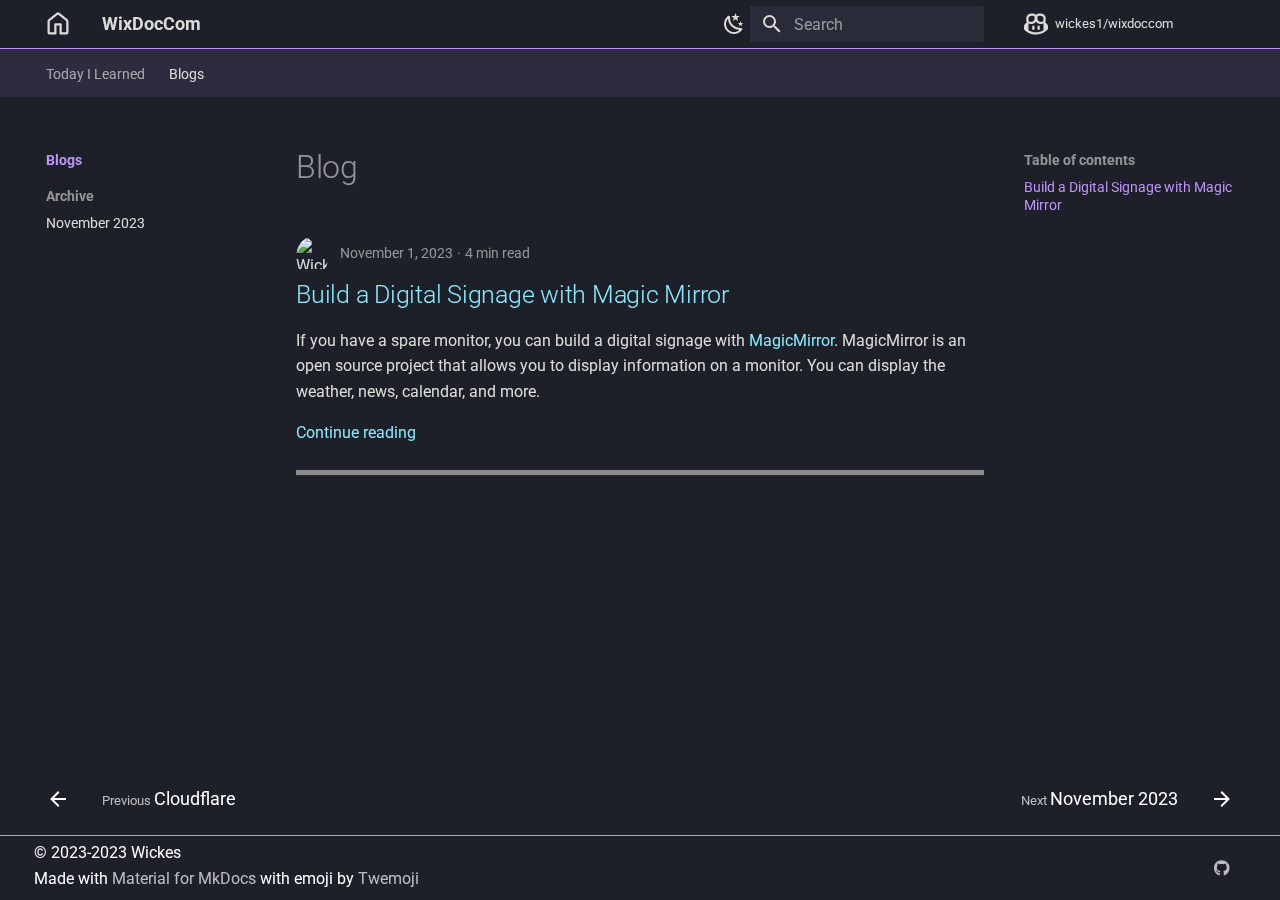
==== blog/index.html @ 8743ea42 "Deployed 621edc9 with MkDocs version: 1.5.3" ====
<!doctype html><html lang=en class=no-js> <head><meta charset=utf-8><meta name=viewport content="width=device-width,initial-scale=1"><meta name=description content="Wickes' little wiki"><meta name=author content=Wickes1><link href=https://www.wix-doc.com/blog/ rel=canonical><link href=../til/cloudflare/ rel=prev><link href=archive/2023/11/ rel=next><link rel=icon href=../assets/images/favicon.png><meta name=generator content="mkdocs-1.5.3, mkdocs-material-9.4.7"><title>Blog - WixDocCom</title><link rel=stylesheet href=../assets/stylesheets/main.4b4a2bd9.min.css><link rel=stylesheet href=../assets/stylesheets/palette.356b1318.min.css><script src=../assets/pymdownx-extras/material-extra-theme-TVq-kNRT.js type=text/javascript></script><script src=../assets/pymdownx-extras/material-extra-3rdparty-E-i8w1WA.js type=text/javascript></script><link rel=preconnect href=https://fonts.gstatic.com crossorigin><link rel=stylesheet href="https://fonts.googleapis.com/css?family=Roboto:300,300i,400,400i,700,700i%7CRoboto+Mono:400,400i,700,700i&display=fallback"><style>:root{--md-text-font:"Roboto";--md-code-font:"Roboto Mono"}</style><link rel=stylesheet href=../assets/stylesheets/extra.css><link rel=stylesheet href=../assets/pymdownx-extras/extra-ed665380f8.css><script>__md_scope=new URL("..",location),__md_hash=e=>[...e].reduce((e,_)=>(e<<5)-e+_.charCodeAt(0),0),__md_get=(e,_=localStorage,t=__md_scope)=>JSON.parse(_.getItem(t.pathname+"."+e)),__md_set=(e,_,t=localStorage,a=__md_scope)=>{try{t.setItem(a.pathname+"."+e,JSON.stringify(_))}catch(e){}}</script><script id=__analytics>function __md_analytics(){function n(){dataLayer.push(arguments)}window.dataLayer=window.dataLayer||[],n("js",new Date),n("config","G-ZJ2YJHZ1DX"),document.addEventListener("DOMContentLoaded",function(){document.forms.search&&document.forms.search.query.addEventListener("blur",function(){this.value&&n("event","search",{search_term:this.value})}),document$.subscribe(function(){var a=document.forms.feedback;if(void 0!==a)for(var e of a.querySelectorAll("[type=submit]"))e.addEventListener("click",function(e){e.preventDefault();var t=document.location.pathname,e=this.getAttribute("data-md-value");n("event","feedback",{page:t,data:e}),a.firstElementChild.disabled=!0;e=a.querySelector(".md-feedback__note [data-md-value='"+e+"']");e&&(e.hidden=!1)}),a.hidden=!1}),location$.subscribe(function(e){n("config","G-ZJ2YJHZ1DX",{page_path:e.pathname})})});var e=document.createElement("script");e.async=!0,e.src="https://www.googletagmanager.com/gtag/js?id=G-ZJ2YJHZ1DX",document.getElementById("__analytics").insertAdjacentElement("afterEnd",e)}</script><script>"undefined"!=typeof __md_analytics&&__md_analytics()</script><meta property=og:type content=website><meta property=og:title content="Blog - WixDocCom"><meta property=og:description content="Wickes' little wiki"><meta property=og:image content=https://www.wix-doc.com/assets/images/social/blog/index.png><meta property=og:image:type content=image/png><meta property=og:image:width content=1200><meta property=og:image:height content=630><meta content=https://www.wix-doc.com/blog/ property=og:url><meta name=twitter:card content=summary_large_image><meta name=twitter:title content="Blog - WixDocCom"><meta name=twitter:description content="Wickes' little wiki"><meta name=twitter:image content=https://www.wix-doc.com/assets/images/social/blog/index.png><link href=../assets/stylesheets/glightbox.min.css rel=stylesheet><style>
        html.glightbox-open { overflow: initial; height: 100%; }
        .gslide-title { margin-top: 0px; user-select: text; }
        .gslide-desc { color: #666; user-select: text; }
        .gslide-image img { background: white; }
        
            .gscrollbar-fixer { padding-right: 15px; }
            .gdesc-inner { font-size: 0.75rem; }
            body[data-md-color-scheme="slate"] .gdesc-inner { background: var(--md-default-bg-color);}
            body[data-md-color-scheme="slate"] .gslide-title { color: var(--md-default-fg-color);}
            body[data-md-color-scheme="slate"] .gslide-desc { color: var(--md-default-fg-color);}
            </style><script src=../assets/javascripts/glightbox.min.js></script></head> <body dir=ltr data-md-color-scheme=dracula data-md-color-primary=deep-purple data-md-color-accent=deep-purple> <input class=md-toggle data-md-toggle=drawer type=checkbox id=__drawer autocomplete=off> <input class=md-toggle data-md-toggle=search type=checkbox id=__search autocomplete=off> <label class=md-overlay for=__drawer></label> <div data-md-component=skip> <a href=#blog class=md-skip> Skip to content </a> </div> <div data-md-component=announce> </div> <header class=md-header data-md-component=header> <nav class="md-header__inner md-grid" aria-label=header.title> <a href=https://www.wix-doc.com/ title=WixDocCom class="md-header__button md-logo" aria-label=WixDocCom> <svg xmlns=http://www.w3.org/2000/svg viewbox="0 0 16 16"><path d="M6.906.664a1.749 1.749 0 0 1 2.187 0l5.25 4.2c.415.332.657.835.657 1.367v7.019A1.75 1.75 0 0 1 13.25 15h-3.5a.75.75 0 0 1-.75-.75V9H7v5.25a.75.75 0 0 1-.75.75h-3.5A1.75 1.75 0 0 1 1 13.25V6.23c0-.531.242-1.034.657-1.366l5.25-4.2Zm1.25 1.171a.25.25 0 0 0-.312 0l-5.25 4.2a.25.25 0 0 0-.094.196v7.019c0 .138.112.25.25.25H5.5V8.25a.75.75 0 0 1 .75-.75h3.5a.75.75 0 0 1 .75.75v5.25h2.75a.25.25 0 0 0 .25-.25V6.23a.25.25 0 0 0-.094-.195Z"/></svg> </a> <label class="md-header__button md-icon" for=__drawer> <svg xmlns=http://www.w3.org/2000/svg viewbox="0 0 24 24"><path d="M3 6h18v2H3V6m0 5h18v2H3v-2m0 5h18v2H3v-2Z"/></svg> </label> <div class=md-header__title data-md-component=header-title> <div class=md-header__ellipsis> <div class=md-header__topic> <span class=md-ellipsis> WixDocCom </span> </div> <div class=md-header__topic data-md-component=header-topic> <span class=md-ellipsis> Blog </span> </div> </div> </div> <div class=md-header__options> <div class="md-header-nav__scheme md-header-nav__button md-source__icon md-icon"> <a href=javascript:toggleScheme(); title="Light mode" class=light-mode> <svg xmlns=http://www.w3.org/2000/svg viewbox="0 0 24 24"><path d="M12 7a5 5 0 0 1 5 5 5 5 0 0 1-5 5 5 5 0 0 1-5-5 5 5 0 0 1 5-5m0 2a3 3 0 0 0-3 3 3 3 0 0 0 3 3 3 3 0 0 0 3-3 3 3 0 0 0-3-3m0-7 2.39 3.42C13.65 5.15 12.84 5 12 5c-.84 0-1.65.15-2.39.42L12 2M3.34 7l4.16-.35A7.2 7.2 0 0 0 5.94 8.5c-.44.74-.69 1.5-.83 2.29L3.34 7m.02 10 1.76-3.77a7.131 7.131 0 0 0 2.38 4.14L3.36 17M20.65 7l-1.77 3.79a7.023 7.023 0 0 0-2.38-4.15l4.15.36m-.01 10-4.14.36c.59-.51 1.12-1.14 1.54-1.86.42-.73.69-1.5.83-2.29L20.64 17M12 22l-2.41-3.44c.74.27 1.55.44 2.41.44.82 0 1.63-.17 2.37-.44L12 22Z"/></svg> </a> <a href=javascript:toggleScheme(); title="Dark mode" class=dark-mode> <svg xmlns=http://www.w3.org/2000/svg viewbox="0 0 24 24"><path d="m17.75 4.09-2.53 1.94.91 3.06-2.63-1.81-2.63 1.81.91-3.06-2.53-1.94L12.44 4l1.06-3 1.06 3 3.19.09m3.5 6.91-1.64 1.25.59 1.98-1.7-1.17-1.7 1.17.59-1.98L15.75 11l2.06-.05L18.5 9l.69 1.95 2.06.05m-2.28 4.95c.83-.08 1.72 1.1 1.19 1.85-.32.45-.66.87-1.08 1.27C15.17 23 8.84 23 4.94 19.07c-3.91-3.9-3.91-10.24 0-14.14.4-.4.82-.76 1.27-1.08.75-.53 1.93.36 1.85 1.19-.27 2.86.69 5.83 2.89 8.02a9.96 9.96 0 0 0 8.02 2.89m-1.64 2.02a12.08 12.08 0 0 1-7.8-3.47c-2.17-2.19-3.33-5-3.49-7.82-2.81 3.14-2.7 7.96.31 10.98 3.02 3.01 7.84 3.12 10.98.31Z"/></svg> </a> <a href=javascript:toggleScheme(); title="System preference" class=system-mode> <svg xmlns=http://www.w3.org/2000/svg viewbox="0 0 24 24"><path d="M7.5 2c-1.79 1.15-3 3.18-3 5.5s1.21 4.35 3.03 5.5C4.46 13 2 10.54 2 7.5A5.5 5.5 0 0 1 7.5 2m11.57 1.5 1.43 1.43L4.93 20.5 3.5 19.07 19.07 3.5m-6.18 2.43L11.41 5 9.97 6l.42-1.7L9 3.24l1.75-.12.58-1.65L12 3.1l1.73.03-1.35 1.13.51 1.67m-3.3 3.61-1.16-.73-1.12.78.34-1.32-1.09-.83 1.36-.09.45-1.29.51 1.27 1.36.03-1.05.87.4 1.31M19 13.5a5.5 5.5 0 0 1-5.5 5.5c-1.22 0-2.35-.4-3.26-1.07l7.69-7.69c.67.91 1.07 2.04 1.07 3.26m-4.4 6.58 2.77-1.15-.24 3.35-2.53-2.2m4.33-2.7 1.15-2.77 2.2 2.54-3.35.23m1.15-4.96-1.14-2.78 3.34.24-2.2 2.54M9.63 18.93l2.77 1.15-2.53 2.19-.24-3.34Z"/></svg> </a> <a href=javascript:toggleScheme(); title="Unknown scheme" class=unknown-mode> <svg xmlns=http://www.w3.org/2000/svg viewbox="0 0 24 24"><path d="m15.07 11.25-.9.92C13.45 12.89 13 13.5 13 15h-2v-.5c0-1.11.45-2.11 1.17-2.83l1.24-1.26c.37-.36.59-.86.59-1.41a2 2 0 0 0-2-2 2 2 0 0 0-2 2H8a4 4 0 0 1 4-4 4 4 0 0 1 4 4 3.2 3.2 0 0 1-.93 2.25M13 19h-2v-2h2M12 2A10 10 0 0 0 2 12a10 10 0 0 0 10 10 10 10 0 0 0 10-10c0-5.53-4.5-10-10-10Z"/></svg> </a> </div> </div> <label class="md-header__button md-icon" for=__search> <svg xmlns=http://www.w3.org/2000/svg viewbox="0 0 24 24"><path d="M9.5 3A6.5 6.5 0 0 1 16 9.5c0 1.61-.59 3.09-1.56 4.23l.27.27h.79l5 5-1.5 1.5-5-5v-.79l-.27-.27A6.516 6.516 0 0 1 9.5 16 6.5 6.5 0 0 1 3 9.5 6.5 6.5 0 0 1 9.5 3m0 2C7 5 5 7 5 9.5S7 14 9.5 14 14 12 14 9.5 12 5 9.5 5Z"/></svg> </label> <div class=md-search data-md-component=search role=dialog> <label class=md-search__overlay for=__search></label> <div class=md-search__inner role=search> <form class=md-search__form name=search> <input type=text class=md-search__input name=query aria-label=Search placeholder=Search autocapitalize=off autocorrect=off autocomplete=off spellcheck=false data-md-component=search-query required> <label class="md-search__icon md-icon" for=__search> <svg xmlns=http://www.w3.org/2000/svg viewbox="0 0 24 24"><path d="M9.5 3A6.5 6.5 0 0 1 16 9.5c0 1.61-.59 3.09-1.56 4.23l.27.27h.79l5 5-1.5 1.5-5-5v-.79l-.27-.27A6.516 6.516 0 0 1 9.5 16 6.5 6.5 0 0 1 3 9.5 6.5 6.5 0 0 1 9.5 3m0 2C7 5 5 7 5 9.5S7 14 9.5 14 14 12 14 9.5 12 5 9.5 5Z"/></svg> <svg xmlns=http://www.w3.org/2000/svg viewbox="0 0 24 24"><path d="M20 11v2H8l5.5 5.5-1.42 1.42L4.16 12l7.92-7.92L13.5 5.5 8 11h12Z"/></svg> </label> <nav class=md-search__options aria-label=Search> <a href=javascript:void(0) class="md-search__icon md-icon" title=Share aria-label=Share data-clipboard data-clipboard-text data-md-component=search-share tabindex=-1> <svg xmlns=http://www.w3.org/2000/svg viewbox="0 0 24 24"><path d="M18 16.08c-.76 0-1.44.3-1.96.77L8.91 12.7c.05-.23.09-.46.09-.7 0-.24-.04-.47-.09-.7l7.05-4.11c.54.5 1.25.81 2.04.81a3 3 0 0 0 3-3 3 3 0 0 0-3-3 3 3 0 0 0-3 3c0 .24.04.47.09.7L8.04 9.81C7.5 9.31 6.79 9 6 9a3 3 0 0 0-3 3 3 3 0 0 0 3 3c.79 0 1.5-.31 2.04-.81l7.12 4.15c-.05.21-.08.43-.08.66 0 1.61 1.31 2.91 2.92 2.91 1.61 0 2.92-1.3 2.92-2.91A2.92 2.92 0 0 0 18 16.08Z"/></svg> </a> <button type=reset class="md-search__icon md-icon" title=Clear aria-label=Clear tabindex=-1> <svg xmlns=http://www.w3.org/2000/svg viewbox="0 0 24 24"><path d="M19 6.41 17.59 5 12 10.59 6.41 5 5 6.41 10.59 12 5 17.59 6.41 19 12 13.41 17.59 19 19 17.59 13.41 12 19 6.41Z"/></svg> </button> </nav> <div class=md-search__suggest data-md-component=search-suggest></div> </form> <div class=md-search__output> <div class=md-search__scrollwrap data-md-scrollfix> <div class=md-search-result data-md-component=search-result> <div class=md-search-result__meta> Initializing search </div> <ol class=md-search-result__list role=presentation></ol> </div> </div> </div> </div> </div> <div class=md-header__source> <a href=https://github.com/wickes1/wixdoccom title="Go to repository" class=md-source data-md-component=source> <div class="md-source__icon md-icon"> <svg xmlns=http://www.w3.org/2000/svg viewbox="0 0 16 16"><path d="M7.998 15.035c-4.562 0-7.873-2.914-7.998-3.749V9.338c.085-.628.677-1.686 1.588-2.065.013-.07.024-.143.036-.218.029-.183.06-.384.126-.612-.201-.508-.254-1.084-.254-1.656 0-.87.128-1.769.693-2.484.579-.733 1.494-1.124 2.724-1.261 1.206-.134 2.262.034 2.944.765.05.053.096.108.139.165.044-.057.094-.112.143-.165.682-.731 1.738-.899 2.944-.765 1.23.137 2.145.528 2.724 1.261.566.715.693 1.614.693 2.484 0 .572-.053 1.148-.254 1.656.066.228.098.429.126.612.012.076.024.148.037.218.924.385 1.522 1.471 1.591 2.095v1.872c0 .766-3.351 3.795-8.002 3.795Zm0-1.485c2.28 0 4.584-1.11 5.002-1.433V7.862l-.023-.116c-.49.21-1.075.291-1.727.291-1.146 0-2.059-.327-2.71-.991A3.222 3.222 0 0 1 8 6.303a3.24 3.24 0 0 1-.544.743c-.65.664-1.563.991-2.71.991-.652 0-1.236-.081-1.727-.291l-.023.116v4.255c.419.323 2.722 1.433 5.002 1.433ZM6.762 2.83c-.193-.206-.637-.413-1.682-.297-1.019.113-1.479.404-1.713.7-.247.312-.369.789-.369 1.554 0 .793.129 1.171.308 1.371.162.181.519.379 1.442.379.853 0 1.339-.235 1.638-.54.315-.322.527-.827.617-1.553.117-.935-.037-1.395-.241-1.614Zm4.155-.297c-1.044-.116-1.488.091-1.681.297-.204.219-.359.679-.242 1.614.091.726.303 1.231.618 1.553.299.305.784.54 1.638.54.922 0 1.28-.198 1.442-.379.179-.2.308-.578.308-1.371 0-.765-.123-1.242-.37-1.554-.233-.296-.693-.587-1.713-.7Z"/><path d="M6.25 9.037a.75.75 0 0 1 .75.75v1.501a.75.75 0 0 1-1.5 0V9.787a.75.75 0 0 1 .75-.75Zm4.25.75v1.501a.75.75 0 0 1-1.5 0V9.787a.75.75 0 0 1 1.5 0Z"/></svg> </div> <div class=md-source__repository> wickes1/wixdoccom </div> </a> </div> </nav> </header> <div class=md-container data-md-component=container> <nav class=md-tabs aria-label=Tabs data-md-component=tabs> <div class=md-grid> <ul class=md-tabs__list> <li class=md-tabs__item> <a href=../til/ class=md-tabs__link> Today I Learned </a> </li> <li class="md-tabs__item md-tabs__item--active"> <a href=./ class=md-tabs__link> Blogs </a> </li> </ul> </div> </nav> <main class=md-main data-md-component=main> <div class="md-main__inner md-grid"> <div class="md-sidebar md-sidebar--primary" data-md-component=sidebar data-md-type=navigation> <div class=md-sidebar__scrollwrap> <div class=md-sidebar__inner> <nav class="md-nav md-nav--primary md-nav--lifted" aria-label=Navigation data-md-level=0> <label class=md-nav__title for=__drawer> <a href=.. title=WixDocCom class="md-nav__button md-logo" aria-label=WixDocCom data-md-component=logo> <svg xmlns=http://www.w3.org/2000/svg viewbox="0 0 16 16"><path d="M6.906.664a1.749 1.749 0 0 1 2.187 0l5.25 4.2c.415.332.657.835.657 1.367v7.019A1.75 1.75 0 0 1 13.25 15h-3.5a.75.75 0 0 1-.75-.75V9H7v5.25a.75.75 0 0 1-.75.75h-3.5A1.75 1.75 0 0 1 1 13.25V6.23c0-.531.242-1.034.657-1.366l5.25-4.2Zm1.25 1.171a.25.25 0 0 0-.312 0l-5.25 4.2a.25.25 0 0 0-.094.196v7.019c0 .138.112.25.25.25H5.5V8.25a.75.75 0 0 1 .75-.75h3.5a.75.75 0 0 1 .75.75v5.25h2.75a.25.25 0 0 0 .25-.25V6.23a.25.25 0 0 0-.094-.195Z"/></svg> </a> WixDocCom </label> <div class=md-nav__source> <a href=https://github.com/wickes1/wixdoccom title="Go to repository" class=md-source data-md-component=source> <div class="md-source__icon md-icon"> <svg xmlns=http://www.w3.org/2000/svg viewbox="0 0 16 16"><path d="M7.998 15.035c-4.562 0-7.873-2.914-7.998-3.749V9.338c.085-.628.677-1.686 1.588-2.065.013-.07.024-.143.036-.218.029-.183.06-.384.126-.612-.201-.508-.254-1.084-.254-1.656 0-.87.128-1.769.693-2.484.579-.733 1.494-1.124 2.724-1.261 1.206-.134 2.262.034 2.944.765.05.053.096.108.139.165.044-.057.094-.112.143-.165.682-.731 1.738-.899 2.944-.765 1.23.137 2.145.528 2.724 1.261.566.715.693 1.614.693 2.484 0 .572-.053 1.148-.254 1.656.066.228.098.429.126.612.012.076.024.148.037.218.924.385 1.522 1.471 1.591 2.095v1.872c0 .766-3.351 3.795-8.002 3.795Zm0-1.485c2.28 0 4.584-1.11 5.002-1.433V7.862l-.023-.116c-.49.21-1.075.291-1.727.291-1.146 0-2.059-.327-2.71-.991A3.222 3.222 0 0 1 8 6.303a3.24 3.24 0 0 1-.544.743c-.65.664-1.563.991-2.71.991-.652 0-1.236-.081-1.727-.291l-.023.116v4.255c.419.323 2.722 1.433 5.002 1.433ZM6.762 2.83c-.193-.206-.637-.413-1.682-.297-1.019.113-1.479.404-1.713.7-.247.312-.369.789-.369 1.554 0 .793.129 1.171.308 1.371.162.181.519.379 1.442.379.853 0 1.339-.235 1.638-.54.315-.322.527-.827.617-1.553.117-.935-.037-1.395-.241-1.614Zm4.155-.297c-1.044-.116-1.488.091-1.681.297-.204.219-.359.679-.242 1.614.091.726.303 1.231.618 1.553.299.305.784.54 1.638.54.922 0 1.28-.198 1.442-.379.179-.2.308-.578.308-1.371 0-.765-.123-1.242-.37-1.554-.233-.296-.693-.587-1.713-.7Z"/><path d="M6.25 9.037a.75.75 0 0 1 .75.75v1.501a.75.75 0 0 1-1.5 0V9.787a.75.75 0 0 1 .75-.75Zm4.25.75v1.501a.75.75 0 0 1-1.5 0V9.787a.75.75 0 0 1 1.5 0Z"/></svg> </div> <div class=md-source__repository> wickes1/wixdoccom </div> </a> </div> <ul class=md-nav__list data-md-scrollfix> <li class="md-nav__item md-nav__item--section md-nav__item--nested"> <input class="md-nav__toggle md-toggle " type=checkbox id=__nav_1> <div class="md-nav__link md-nav__container"> <a href=../til/ class="md-nav__link "> <span class=md-ellipsis> Today I Learned </span> </a> <label class="md-nav__link " for=__nav_1 id=__nav_1_label tabindex> <span class="md-nav__icon md-icon"></span> </label> </div> <nav class=md-nav data-md-level=1 aria-labelledby=__nav_1_label aria-expanded=false> <label class=md-nav__title for=__nav_1> <span class="md-nav__icon md-icon"></span> Today I Learned </label> <ul class=md-nav__list data-md-scrollfix> <li class=md-nav__item> <a href=../til/arch-linux/ class=md-nav__link> <span class=md-ellipsis> Arch Linux </span> </a> </li> <li class=md-nav__item> <a href=../til/cloudflare/ class=md-nav__link> <span class=md-ellipsis> Cloudflare </span> </a> </li> </ul> </nav> </li> <li class="md-nav__item md-nav__item--active md-nav__item--section md-nav__item--nested"> <input class="md-nav__toggle md-toggle " type=checkbox id=__nav_2 checked> <div class="md-nav__link md-nav__container"> <a href=./ class="md-nav__link md-nav__link--active"> <span class=md-ellipsis> Blogs </span> </a> <label class="md-nav__link md-nav__link--active" for=__nav_2 id=__nav_2_label tabindex> <span class="md-nav__icon md-icon"></span> </label> </div> <nav class=md-nav data-md-level=1 aria-labelledby=__nav_2_label aria-expanded=true> <label class=md-nav__title for=__nav_2> <span class="md-nav__icon md-icon"></span> Blogs </label> <ul class=md-nav__list data-md-scrollfix> <li class="md-nav__item md-nav__item--section md-nav__item--nested"> <input class="md-nav__toggle md-toggle " type=checkbox id=__nav_2_2> <label class=md-nav__link for=__nav_2_2 id=__nav_2_2_label tabindex> <span class=md-ellipsis> Archive </span> <span class="md-nav__icon md-icon"></span> </label> <nav class=md-nav data-md-level=2 aria-labelledby=__nav_2_2_label aria-expanded=false> <label class=md-nav__title for=__nav_2_2> <span class="md-nav__icon md-icon"></span> Archive </label> <ul class=md-nav__list data-md-scrollfix> <li class=md-nav__item> <a href=archive/2023/11/ class=md-nav__link> <span class=md-ellipsis> November 2023 </span> </a> </li> </ul> </nav> </li> </ul> </nav> </li> </ul> </nav> </div> </div> </div> <div class="md-sidebar md-sidebar--secondary" data-md-component=sidebar data-md-type=toc> <div class=md-sidebar__scrollwrap> <div class=md-sidebar__inner> <nav class="md-nav md-nav--secondary" aria-label="Table of contents"> <label class=md-nav__title for=__toc> <span class="md-nav__icon md-icon"></span> Table of contents </label> <ul class=md-nav__list data-md-component=toc data-md-scrollfix> <li class=md-nav__item> <a href=#build-a-digital-signage-with-magic-mirror class=md-nav__link> Build a Digital Signage with Magic Mirror </a> </li> </ul> </nav> </div> </div> </div> <div class=md-content data-md-component=content> <div class=md-content__inner> <header class=md-typeset> <h1 id=blog>Blog<a class=headerlink href=#blog title="Permanent link">&para;</a></h1> </header> <article class="md-post md-post--excerpt"> <header class=md-post__header> <nav class="md-post__authors md-typeset"> <span class=md-author> <img src="https://avatars.githubusercontent.com/u/27881570?v=4" alt=Wickes> </span> </nav> <div class="md-post__meta md-meta"> <ul class=md-meta__list> <li class=md-meta__item> <time datetime="2023-11-01 00:00:00">November 1, 2023</time></li> <li class=md-meta__item> 4 min read </li> </ul> </div> </header> <div class="md-post__content md-typeset"> <h2 id=build-a-digital-signage-with-magic-mirror><a href=2023/11/build-digital-signage-magic-mirror/ class=toclink>Build a Digital Signage with Magic Mirror</a></h2> <p>If you have a spare monitor, you can build a digital signage with <a href=https://github.com/MichMich/MagicMirror rel=noopener target=_blank>MagicMirror</a>. MagicMirror is an open source project that allows you to display information on a monitor. You can display the weather, news, calendar, and more.</p> <nav class=md-post__action> <a href=2023/11/build-digital-signage-magic-mirror/ > Continue reading </a> </nav> <hr class=blog-break> </div> </article> <nav class=md-pagination> </nav> </div> </div> </div> <button type=button class="md-top md-icon" data-md-component=top hidden> <svg xmlns=http://www.w3.org/2000/svg viewbox="0 0 24 24"><path d="M13 20h-2V8l-5.5 5.5-1.42-1.42L12 4.16l7.92 7.92-1.42 1.42L13 8v12Z"/></svg> Back to top </button> </main> <footer class=md-footer> <nav class="md-footer__inner md-grid" aria-label=footer.title> <a href=../til/cloudflare/ class="md-footer__link md-footer__link--prev" rel=prev> <div class="md-footer__button md-icon"> <svg xmlns=http://www.w3.org/2000/svg viewbox="0 0 24 24"><path d="M20 11v2H8l5.5 5.5-1.42 1.42L4.16 12l7.92-7.92L13.5 5.5 8 11h12Z"/></svg> </div> <div class=md-footer__title> <div class=md-ellipsis> <span class=md-footer__direction> Previous </span> Cloudflare </div> </div> </a> <a href=archive/2023/11/ class="md-footer__link md-footer__link--next" rel=next> <div class=md-footer__title> <div class=md-ellipsis> <span class=md-footer__direction> Next </span> November 2023 </div> </div> <div class="md-footer__button md-icon"> <svg xmlns=http://www.w3.org/2000/svg viewbox="0 0 24 24"><path d="M4 11v2h12l-5.5 5.5 1.42 1.42L19.84 12l-7.92-7.92L10.5 5.5 16 11H4Z"/></svg> </div> </a> </nav> <div class="md-footer-meta md-typeset"> <div class="md-footer-meta__inner md-grid"> <div class=md-footer-copyright> <div class=md-footer-copyright__highlight> &copy; 2023-2023 Wickes<br> </div> Made with <a href=https://squidfunk.github.io/mkdocs-material/ target=_blank rel=noopener> Material for MkDocs </a> with emoji by <a href=https://github.com/twitter/twemoji target=_blank rel=noopener> Twemoji </a> </div> <div class=md-social> <a href=https://github.com/wickes1 target=_blank rel=noopener title=github.com class=md-social__link> <svg xmlns=http://www.w3.org/2000/svg viewbox="0 0 496 512"><!-- Font Awesome Free 6.4.2 by @fontawesome - https://fontawesome.com License - https://fontawesome.com/license/free (Icons: CC BY 4.0, Fonts: SIL OFL 1.1, Code: MIT License) Copyright 2023 Fonticons, Inc.--><path d="M165.9 397.4c0 2-2.3 3.6-5.2 3.6-3.3.3-5.6-1.3-5.6-3.6 0-2 2.3-3.6 5.2-3.6 3-.3 5.6 1.3 5.6 3.6zm-31.1-4.5c-.7 2 1.3 4.3 4.3 4.9 2.6 1 5.6 0 6.2-2s-1.3-4.3-4.3-5.2c-2.6-.7-5.5.3-6.2 2.3zm44.2-1.7c-2.9.7-4.9 2.6-4.6 4.9.3 2 2.9 3.3 5.9 2.6 2.9-.7 4.9-2.6 4.6-4.6-.3-1.9-3-3.2-5.9-2.9zM244.8 8C106.1 8 0 113.3 0 252c0 110.9 69.8 205.8 169.5 239.2 12.8 2.3 17.3-5.6 17.3-12.1 0-6.2-.3-40.4-.3-61.4 0 0-70 15-84.7-29.8 0 0-11.4-29.1-27.8-36.6 0 0-22.9-15.7 1.6-15.4 0 0 24.9 2 38.6 25.8 21.9 38.6 58.6 27.5 72.9 20.9 2.3-16 8.8-27.1 16-33.7-55.9-6.2-112.3-14.3-112.3-110.5 0-27.5 7.6-41.3 23.6-58.9-2.6-6.5-11.1-33.3 2.6-67.9 20.9-6.5 69 27 69 27 20-5.6 41.5-8.5 62.8-8.5s42.8 2.9 62.8 8.5c0 0 48.1-33.6 69-27 13.7 34.7 5.2 61.4 2.6 67.9 16 17.7 25.8 31.5 25.8 58.9 0 96.5-58.9 104.2-114.8 110.5 9.2 7.9 17 22.9 17 46.4 0 33.7-.3 75.4-.3 83.6 0 6.5 4.6 14.4 17.3 12.1C428.2 457.8 496 362.9 496 252 496 113.3 383.5 8 244.8 8zM97.2 352.9c-1.3 1-1 3.3.7 5.2 1.6 1.6 3.9 2.3 5.2 1 1.3-1 1-3.3-.7-5.2-1.6-1.6-3.9-2.3-5.2-1zm-10.8-8.1c-.7 1.3.3 2.9 2.3 3.9 1.6 1 3.6.7 4.3-.7.7-1.3-.3-2.9-2.3-3.9-2-.6-3.6-.3-4.3.7zm32.4 35.6c-1.6 1.3-1 4.3 1.3 6.2 2.3 2.3 5.2 2.6 6.5 1 1.3-1.3.7-4.3-1.3-6.2-2.2-2.3-5.2-2.6-6.5-1zm-11.4-14.7c-1.6 1-1.6 3.6 0 5.9 1.6 2.3 4.3 3.3 5.6 2.3 1.6-1.3 1.6-3.9 0-6.2-1.4-2.3-4-3.3-5.6-2z"/></svg> </a> </div> </div> </div> </footer> </div> <div class=md-dialog data-md-component=dialog> <div class="md-dialog__inner md-typeset"></div> </div> <script id=__config type=application/json>{"base": "..", "features": ["search.highlight", "search.suggest", "search.share", "content.code.copy", "content.code.annotate", "toc.follow", "navigation.top", "navigation.tabs", "navigation.prune", "navigation.path", "navigation.indexes", "navigation.footer", "navigation.tracking", "navigation.sections", "navigation.tabs.dropdown"], "search": "../assets/javascripts/workers/search.f886a092.min.js", "translations": {"clipboard.copied": "Copied to clipboard", "clipboard.copy": "Copy to clipboard", "search.result.more.one": "1 more on this page", "search.result.more.other": "# more on this page", "search.result.none": "No matching documents", "search.result.one": "1 matching document", "search.result.other": "# matching documents", "search.result.placeholder": "Type to start searching", "search.result.term.missing": "Missing", "select.version": "Select version"}}</script> <script src=../assets/javascripts/bundle.aecac24b.min.js></script> <script src=..></script> <script src=../assets/pymdownx-extras/extra-loader-q9CWAeV9.js></script> <script>document$.subscribe(() => {const lightbox = GLightbox({"touchNavigation": true, "loop": false, "zoomable": true, "draggable": true, "openEffect": "zoom", "closeEffect": "zoom", "slideEffect": "slide"});})</script></body> </html>
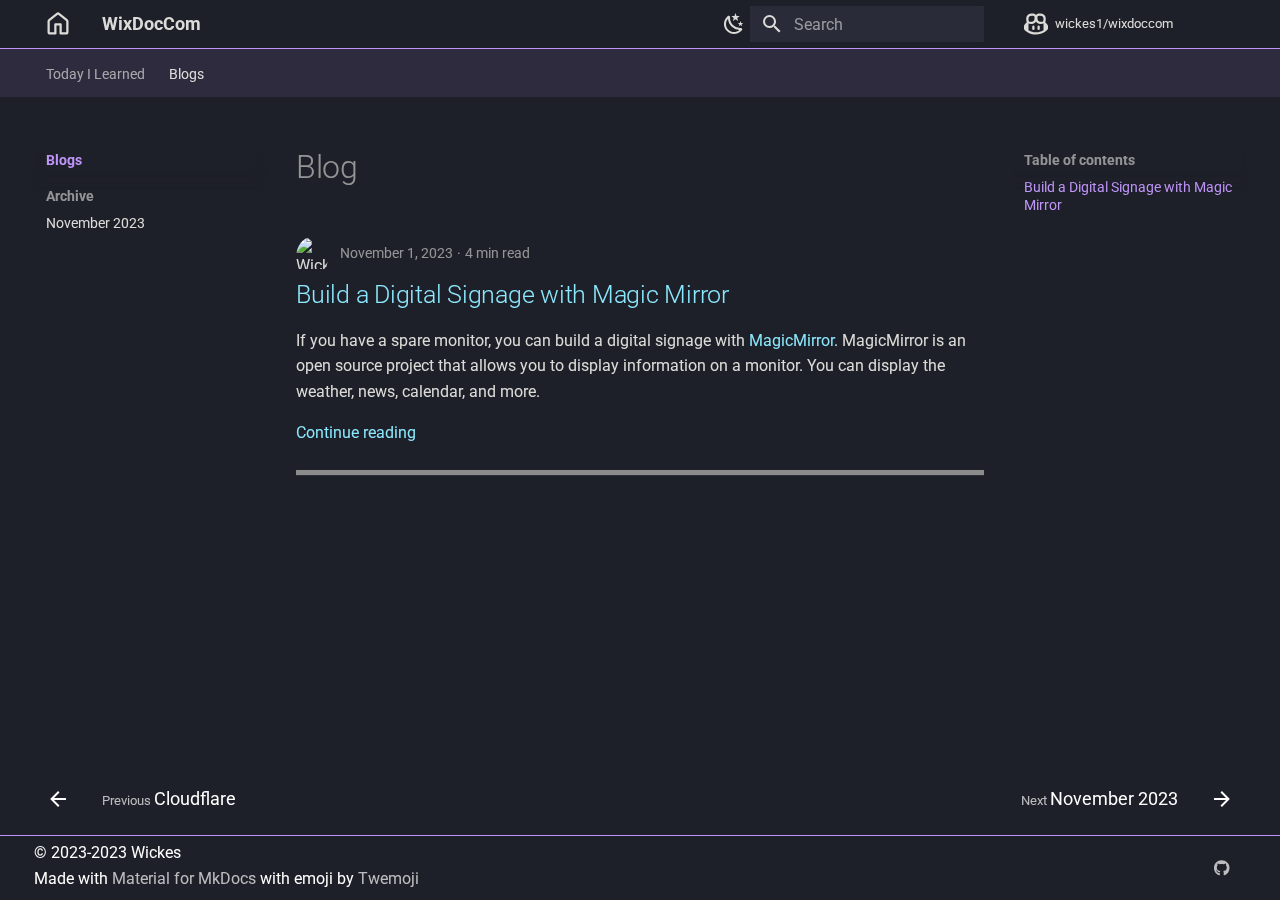
==== commit 3c7849db: "Deployed dbfec94 with MkDocs version: 1.5.3" ====
--- a/blog/index.html
+++ b/blog/index.html
@@ -1,4 +1,4 @@
-<!doctype html><html lang=en class=no-js> <head><meta charset=utf-8><meta name=viewport content="width=device-width,initial-scale=1"><meta name=description content="Wickes' little wiki"><meta name=author content=Wickes1><link href=https://www.wix-doc.com/blog/ rel=canonical><link href=../til/cloudflare/ rel=prev><link href=archive/2023/11/ rel=next><link rel=icon href=../assets/images/favicon.png><meta name=generator content="mkdocs-1.5.3, mkdocs-material-9.4.7"><title>Blog - WixDocCom</title><link rel=stylesheet href=../assets/stylesheets/main.4b4a2bd9.min.css><link rel=stylesheet href=../assets/stylesheets/palette.356b1318.min.css><script src=../assets/pymdownx-extras/material-extra-theme-TVq-kNRT.js type=text/javascript></script><script src=../assets/pymdownx-extras/material-extra-3rdparty-E-i8w1WA.js type=text/javascript></script><link rel=preconnect href=https://fonts.gstatic.com crossorigin><link rel=stylesheet href="https://fonts.googleapis.com/css?family=Roboto:300,300i,400,400i,700,700i%7CRoboto+Mono:400,400i,700,700i&display=fallback"><style>:root{--md-text-font:"Roboto";--md-code-font:"Roboto Mono"}</style><link rel=stylesheet href=../assets/stylesheets/extra.css><link rel=stylesheet href=../assets/pymdownx-extras/extra-ed665380f8.css><script>__md_scope=new URL("..",location),__md_hash=e=>[...e].reduce((e,_)=>(e<<5)-e+_.charCodeAt(0),0),__md_get=(e,_=localStorage,t=__md_scope)=>JSON.parse(_.getItem(t.pathname+"."+e)),__md_set=(e,_,t=localStorage,a=__md_scope)=>{try{t.setItem(a.pathname+"."+e,JSON.stringify(_))}catch(e){}}</script><script id=__analytics>function __md_analytics(){function n(){dataLayer.push(arguments)}window.dataLayer=window.dataLayer||[],n("js",new Date),n("config","G-ZJ2YJHZ1DX"),document.addEventListener("DOMContentLoaded",function(){document.forms.search&&document.forms.search.query.addEventListener("blur",function(){this.value&&n("event","search",{search_term:this.value})}),document$.subscribe(function(){var a=document.forms.feedback;if(void 0!==a)for(var e of a.querySelectorAll("[type=submit]"))e.addEventListener("click",function(e){e.preventDefault();var t=document.location.pathname,e=this.getAttribute("data-md-value");n("event","feedback",{page:t,data:e}),a.firstElementChild.disabled=!0;e=a.querySelector(".md-feedback__note [data-md-value='"+e+"']");e&&(e.hidden=!1)}),a.hidden=!1}),location$.subscribe(function(e){n("config","G-ZJ2YJHZ1DX",{page_path:e.pathname})})});var e=document.createElement("script");e.async=!0,e.src="https://www.googletagmanager.com/gtag/js?id=G-ZJ2YJHZ1DX",document.getElementById("__analytics").insertAdjacentElement("afterEnd",e)}</script><script>"undefined"!=typeof __md_analytics&&__md_analytics()</script><meta property=og:type content=website><meta property=og:title content="Blog - WixDocCom"><meta property=og:description content="Wickes' little wiki"><meta property=og:image content=https://www.wix-doc.com/assets/images/social/blog/index.png><meta property=og:image:type content=image/png><meta property=og:image:width content=1200><meta property=og:image:height content=630><meta content=https://www.wix-doc.com/blog/ property=og:url><meta name=twitter:card content=summary_large_image><meta name=twitter:title content="Blog - WixDocCom"><meta name=twitter:description content="Wickes' little wiki"><meta name=twitter:image content=https://www.wix-doc.com/assets/images/social/blog/index.png><link href=../assets/stylesheets/glightbox.min.css rel=stylesheet><style>
+<!doctype html><html lang=en class=no-js> <head><meta charset=utf-8><meta name=viewport content="width=device-width,initial-scale=1"><meta name=description content="Wickes' little wiki"><meta name=author content=Wickes1><link href=https://wix-doc.com/blog/ rel=canonical><link href=../til/cloudflare/ rel=prev><link href=archive/2023/11/ rel=next><link rel=icon href=../assets/images/favicon.png><meta name=generator content="mkdocs-1.5.3, mkdocs-material-9.4.7"><title>Blog - WixDocCom</title><link rel=stylesheet href=../assets/stylesheets/main.4b4a2bd9.min.css><link rel=stylesheet href=../assets/stylesheets/palette.356b1318.min.css><script src=../assets/pymdownx-extras/material-extra-theme-TVq-kNRT.js type=text/javascript></script><script src=../assets/pymdownx-extras/material-extra-3rdparty-E-i8w1WA.js type=text/javascript></script><link rel=preconnect href=https://fonts.gstatic.com crossorigin><link rel=stylesheet href="https://fonts.googleapis.com/css?family=Roboto:300,300i,400,400i,700,700i%7CRoboto+Mono:400,400i,700,700i&display=fallback"><style>:root{--md-text-font:"Roboto";--md-code-font:"Roboto Mono"}</style><link rel=stylesheet href=../assets/stylesheets/extra.css><link rel=stylesheet href=../assets/pymdownx-extras/extra-ed665380f8.css><script>__md_scope=new URL("..",location),__md_hash=e=>[...e].reduce((e,_)=>(e<<5)-e+_.charCodeAt(0),0),__md_get=(e,_=localStorage,t=__md_scope)=>JSON.parse(_.getItem(t.pathname+"."+e)),__md_set=(e,_,t=localStorage,a=__md_scope)=>{try{t.setItem(a.pathname+"."+e,JSON.stringify(_))}catch(e){}}</script><script id=__analytics>function __md_analytics(){function n(){dataLayer.push(arguments)}window.dataLayer=window.dataLayer||[],n("js",new Date),n("config","G-ZJ2YJHZ1DX"),document.addEventListener("DOMContentLoaded",function(){document.forms.search&&document.forms.search.query.addEventListener("blur",function(){this.value&&n("event","search",{search_term:this.value})}),document$.subscribe(function(){var a=document.forms.feedback;if(void 0!==a)for(var e of a.querySelectorAll("[type=submit]"))e.addEventListener("click",function(e){e.preventDefault();var t=document.location.pathname,e=this.getAttribute("data-md-value");n("event","feedback",{page:t,data:e}),a.firstElementChild.disabled=!0;e=a.querySelector(".md-feedback__note [data-md-value='"+e+"']");e&&(e.hidden=!1)}),a.hidden=!1}),location$.subscribe(function(e){n("config","G-ZJ2YJHZ1DX",{page_path:e.pathname})})});var e=document.createElement("script");e.async=!0,e.src="https://www.googletagmanager.com/gtag/js?id=G-ZJ2YJHZ1DX",document.getElementById("__analytics").insertAdjacentElement("afterEnd",e)}</script><script>"undefined"!=typeof __md_analytics&&__md_analytics()</script><meta property=og:type content=website><meta property=og:title content="Blog - WixDocCom"><meta property=og:description content="Wickes' little wiki"><meta property=og:image content=https://wix-doc.com/assets/images/social/blog/index.png><meta property=og:image:type content=image/png><meta property=og:image:width content=1200><meta property=og:image:height content=630><meta content=https://wix-doc.com/blog/ property=og:url><meta name=twitter:card content=summary_large_image><meta name=twitter:title content="Blog - WixDocCom"><meta name=twitter:description content="Wickes' little wiki"><meta name=twitter:image content=https://wix-doc.com/assets/images/social/blog/index.png><link href=../assets/stylesheets/glightbox.min.css rel=stylesheet><style>
         html.glightbox-open { overflow: initial; height: 100%; }
         .gslide-title { margin-top: 0px; user-select: text; }
         .gslide-desc { color: #666; user-select: text; }
@@ -9,4 +9,4 @@
             body[data-md-color-scheme="slate"] .gdesc-inner { background: var(--md-default-bg-color);}
             body[data-md-color-scheme="slate"] .gslide-title { color: var(--md-default-fg-color);}
             body[data-md-color-scheme="slate"] .gslide-desc { color: var(--md-default-fg-color);}
-            </style><script src=../assets/javascripts/glightbox.min.js></script></head> <body dir=ltr data-md-color-scheme=dracula data-md-color-primary=deep-purple data-md-color-accent=deep-purple> <input class=md-toggle data-md-toggle=drawer type=checkbox id=__drawer autocomplete=off> <input class=md-toggle data-md-toggle=search type=checkbox id=__search autocomplete=off> <label class=md-overlay for=__drawer></label> <div data-md-component=skip> <a href=#blog class=md-skip> Skip to content </a> </div> <div data-md-component=announce> </div> <header class=md-header data-md-component=header> <nav class="md-header__inner md-grid" aria-label=header.title> <a href=https://www.wix-doc.com/ title=WixDocCom class="md-header__button md-logo" aria-label=WixDocCom> <svg xmlns=http://www.w3.org/2000/svg viewbox="0 0 16 16"><path d="M6.906.664a1.749 1.749 0 0 1 2.187 0l5.25 4.2c.415.332.657.835.657 1.367v7.019A1.75 1.75 0 0 1 13.25 15h-3.5a.75.75 0 0 1-.75-.75V9H7v5.25a.75.75 0 0 1-.75.75h-3.5A1.75 1.75 0 0 1 1 13.25V6.23c0-.531.242-1.034.657-1.366l5.25-4.2Zm1.25 1.171a.25.25 0 0 0-.312 0l-5.25 4.2a.25.25 0 0 0-.094.196v7.019c0 .138.112.25.25.25H5.5V8.25a.75.75 0 0 1 .75-.75h3.5a.75.75 0 0 1 .75.75v5.25h2.75a.25.25 0 0 0 .25-.25V6.23a.25.25 0 0 0-.094-.195Z"/></svg> </a> <label class="md-header__button md-icon" for=__drawer> <svg xmlns=http://www.w3.org/2000/svg viewbox="0 0 24 24"><path d="M3 6h18v2H3V6m0 5h18v2H3v-2m0 5h18v2H3v-2Z"/></svg> </label> <div class=md-header__title data-md-component=header-title> <div class=md-header__ellipsis> <div class=md-header__topic> <span class=md-ellipsis> WixDocCom </span> </div> <div class=md-header__topic data-md-component=header-topic> <span class=md-ellipsis> Blog </span> </div> </div> </div> <div class=md-header__options> <div class="md-header-nav__scheme md-header-nav__button md-source__icon md-icon"> <a href=javascript:toggleScheme(); title="Light mode" class=light-mode> <svg xmlns=http://www.w3.org/2000/svg viewbox="0 0 24 24"><path d="M12 7a5 5 0 0 1 5 5 5 5 0 0 1-5 5 5 5 0 0 1-5-5 5 5 0 0 1 5-5m0 2a3 3 0 0 0-3 3 3 3 0 0 0 3 3 3 3 0 0 0 3-3 3 3 0 0 0-3-3m0-7 2.39 3.42C13.65 5.15 12.84 5 12 5c-.84 0-1.65.15-2.39.42L12 2M3.34 7l4.16-.35A7.2 7.2 0 0 0 5.94 8.5c-.44.74-.69 1.5-.83 2.29L3.34 7m.02 10 1.76-3.77a7.131 7.131 0 0 0 2.38 4.14L3.36 17M20.65 7l-1.77 3.79a7.023 7.023 0 0 0-2.38-4.15l4.15.36m-.01 10-4.14.36c.59-.51 1.12-1.14 1.54-1.86.42-.73.69-1.5.83-2.29L20.64 17M12 22l-2.41-3.44c.74.27 1.55.44 2.41.44.82 0 1.63-.17 2.37-.44L12 22Z"/></svg> </a> <a href=javascript:toggleScheme(); title="Dark mode" class=dark-mode> <svg xmlns=http://www.w3.org/2000/svg viewbox="0 0 24 24"><path d="m17.75 4.09-2.53 1.94.91 3.06-2.63-1.81-2.63 1.81.91-3.06-2.53-1.94L12.44 4l1.06-3 1.06 3 3.19.09m3.5 6.91-1.64 1.25.59 1.98-1.7-1.17-1.7 1.17.59-1.98L15.75 11l2.06-.05L18.5 9l.69 1.95 2.06.05m-2.28 4.95c.83-.08 1.72 1.1 1.19 1.85-.32.45-.66.87-1.08 1.27C15.17 23 8.84 23 4.94 19.07c-3.91-3.9-3.91-10.24 0-14.14.4-.4.82-.76 1.27-1.08.75-.53 1.93.36 1.85 1.19-.27 2.86.69 5.83 2.89 8.02a9.96 9.96 0 0 0 8.02 2.89m-1.64 2.02a12.08 12.08 0 0 1-7.8-3.47c-2.17-2.19-3.33-5-3.49-7.82-2.81 3.14-2.7 7.96.31 10.98 3.02 3.01 7.84 3.12 10.98.31Z"/></svg> </a> <a href=javascript:toggleScheme(); title="System preference" class=system-mode> <svg xmlns=http://www.w3.org/2000/svg viewbox="0 0 24 24"><path d="M7.5 2c-1.79 1.15-3 3.18-3 5.5s1.21 4.35 3.03 5.5C4.46 13 2 10.54 2 7.5A5.5 5.5 0 0 1 7.5 2m11.57 1.5 1.43 1.43L4.93 20.5 3.5 19.07 19.07 3.5m-6.18 2.43L11.41 5 9.97 6l.42-1.7L9 3.24l1.75-.12.58-1.65L12 3.1l1.73.03-1.35 1.13.51 1.67m-3.3 3.61-1.16-.73-1.12.78.34-1.32-1.09-.83 1.36-.09.45-1.29.51 1.27 1.36.03-1.05.87.4 1.31M19 13.5a5.5 5.5 0 0 1-5.5 5.5c-1.22 0-2.35-.4-3.26-1.07l7.69-7.69c.67.91 1.07 2.04 1.07 3.26m-4.4 6.58 2.77-1.15-.24 3.35-2.53-2.2m4.33-2.7 1.15-2.77 2.2 2.54-3.35.23m1.15-4.96-1.14-2.78 3.34.24-2.2 2.54M9.63 18.93l2.77 1.15-2.53 2.19-.24-3.34Z"/></svg> </a> <a href=javascript:toggleScheme(); title="Unknown scheme" class=unknown-mode> <svg xmlns=http://www.w3.org/2000/svg viewbox="0 0 24 24"><path d="m15.07 11.25-.9.92C13.45 12.89 13 13.5 13 15h-2v-.5c0-1.11.45-2.11 1.17-2.83l1.24-1.26c.37-.36.59-.86.59-1.41a2 2 0 0 0-2-2 2 2 0 0 0-2 2H8a4 4 0 0 1 4-4 4 4 0 0 1 4 4 3.2 3.2 0 0 1-.93 2.25M13 19h-2v-2h2M12 2A10 10 0 0 0 2 12a10 10 0 0 0 10 10 10 10 0 0 0 10-10c0-5.53-4.5-10-10-10Z"/></svg> </a> </div> </div> <label class="md-header__button md-icon" for=__search> <svg xmlns=http://www.w3.org/2000/svg viewbox="0 0 24 24"><path d="M9.5 3A6.5 6.5 0 0 1 16 9.5c0 1.61-.59 3.09-1.56 4.23l.27.27h.79l5 5-1.5 1.5-5-5v-.79l-.27-.27A6.516 6.516 0 0 1 9.5 16 6.5 6.5 0 0 1 3 9.5 6.5 6.5 0 0 1 9.5 3m0 2C7 5 5 7 5 9.5S7 14 9.5 14 14 12 14 9.5 12 5 9.5 5Z"/></svg> </label> <div class=md-search data-md-component=search role=dialog> <label class=md-search__overlay for=__search></label> <div class=md-search__inner role=search> <form class=md-search__form name=search> <input type=text class=md-search__input name=query aria-label=Search placeholder=Search autocapitalize=off autocorrect=off autocomplete=off spellcheck=false data-md-component=search-query required> <label class="md-search__icon md-icon" for=__search> <svg xmlns=http://www.w3.org/2000/svg viewbox="0 0 24 24"><path d="M9.5 3A6.5 6.5 0 0 1 16 9.5c0 1.61-.59 3.09-1.56 4.23l.27.27h.79l5 5-1.5 1.5-5-5v-.79l-.27-.27A6.516 6.516 0 0 1 9.5 16 6.5 6.5 0 0 1 3 9.5 6.5 6.5 0 0 1 9.5 3m0 2C7 5 5 7 5 9.5S7 14 9.5 14 14 12 14 9.5 12 5 9.5 5Z"/></svg> <svg xmlns=http://www.w3.org/2000/svg viewbox="0 0 24 24"><path d="M20 11v2H8l5.5 5.5-1.42 1.42L4.16 12l7.92-7.92L13.5 5.5 8 11h12Z"/></svg> </label> <nav class=md-search__options aria-label=Search> <a href=javascript:void(0) class="md-search__icon md-icon" title=Share aria-label=Share data-clipboard data-clipboard-text data-md-component=search-share tabindex=-1> <svg xmlns=http://www.w3.org/2000/svg viewbox="0 0 24 24"><path d="M18 16.08c-.76 0-1.44.3-1.96.77L8.91 12.7c.05-.23.09-.46.09-.7 0-.24-.04-.47-.09-.7l7.05-4.11c.54.5 1.25.81 2.04.81a3 3 0 0 0 3-3 3 3 0 0 0-3-3 3 3 0 0 0-3 3c0 .24.04.47.09.7L8.04 9.81C7.5 9.31 6.79 9 6 9a3 3 0 0 0-3 3 3 3 0 0 0 3 3c.79 0 1.5-.31 2.04-.81l7.12 4.15c-.05.21-.08.43-.08.66 0 1.61 1.31 2.91 2.92 2.91 1.61 0 2.92-1.3 2.92-2.91A2.92 2.92 0 0 0 18 16.08Z"/></svg> </a> <button type=reset class="md-search__icon md-icon" title=Clear aria-label=Clear tabindex=-1> <svg xmlns=http://www.w3.org/2000/svg viewbox="0 0 24 24"><path d="M19 6.41 17.59 5 12 10.59 6.41 5 5 6.41 10.59 12 5 17.59 6.41 19 12 13.41 17.59 19 19 17.59 13.41 12 19 6.41Z"/></svg> </button> </nav> <div class=md-search__suggest data-md-component=search-suggest></div> </form> <div class=md-search__output> <div class=md-search__scrollwrap data-md-scrollfix> <div class=md-search-result data-md-component=search-result> <div class=md-search-result__meta> Initializing search </div> <ol class=md-search-result__list role=presentation></ol> </div> </div> </div> </div> </div> <div class=md-header__source> <a href=https://github.com/wickes1/wixdoccom title="Go to repository" class=md-source data-md-component=source> <div class="md-source__icon md-icon"> <svg xmlns=http://www.w3.org/2000/svg viewbox="0 0 16 16"><path d="M7.998 15.035c-4.562 0-7.873-2.914-7.998-3.749V9.338c.085-.628.677-1.686 1.588-2.065.013-.07.024-.143.036-.218.029-.183.06-.384.126-.612-.201-.508-.254-1.084-.254-1.656 0-.87.128-1.769.693-2.484.579-.733 1.494-1.124 2.724-1.261 1.206-.134 2.262.034 2.944.765.05.053.096.108.139.165.044-.057.094-.112.143-.165.682-.731 1.738-.899 2.944-.765 1.23.137 2.145.528 2.724 1.261.566.715.693 1.614.693 2.484 0 .572-.053 1.148-.254 1.656.066.228.098.429.126.612.012.076.024.148.037.218.924.385 1.522 1.471 1.591 2.095v1.872c0 .766-3.351 3.795-8.002 3.795Zm0-1.485c2.28 0 4.584-1.11 5.002-1.433V7.862l-.023-.116c-.49.21-1.075.291-1.727.291-1.146 0-2.059-.327-2.71-.991A3.222 3.222 0 0 1 8 6.303a3.24 3.24 0 0 1-.544.743c-.65.664-1.563.991-2.71.991-.652 0-1.236-.081-1.727-.291l-.023.116v4.255c.419.323 2.722 1.433 5.002 1.433ZM6.762 2.83c-.193-.206-.637-.413-1.682-.297-1.019.113-1.479.404-1.713.7-.247.312-.369.789-.369 1.554 0 .793.129 1.171.308 1.371.162.181.519.379 1.442.379.853 0 1.339-.235 1.638-.54.315-.322.527-.827.617-1.553.117-.935-.037-1.395-.241-1.614Zm4.155-.297c-1.044-.116-1.488.091-1.681.297-.204.219-.359.679-.242 1.614.091.726.303 1.231.618 1.553.299.305.784.54 1.638.54.922 0 1.28-.198 1.442-.379.179-.2.308-.578.308-1.371 0-.765-.123-1.242-.37-1.554-.233-.296-.693-.587-1.713-.7Z"/><path d="M6.25 9.037a.75.75 0 0 1 .75.75v1.501a.75.75 0 0 1-1.5 0V9.787a.75.75 0 0 1 .75-.75Zm4.25.75v1.501a.75.75 0 0 1-1.5 0V9.787a.75.75 0 0 1 1.5 0Z"/></svg> </div> <div class=md-source__repository> wickes1/wixdoccom </div> </a> </div> </nav> </header> <div class=md-container data-md-component=container> <nav class=md-tabs aria-label=Tabs data-md-component=tabs> <div class=md-grid> <ul class=md-tabs__list> <li class=md-tabs__item> <a href=../til/ class=md-tabs__link> Today I Learned </a> </li> <li class="md-tabs__item md-tabs__item--active"> <a href=./ class=md-tabs__link> Blogs </a> </li> </ul> </div> </nav> <main class=md-main data-md-component=main> <div class="md-main__inner md-grid"> <div class="md-sidebar md-sidebar--primary" data-md-component=sidebar data-md-type=navigation> <div class=md-sidebar__scrollwrap> <div class=md-sidebar__inner> <nav class="md-nav md-nav--primary md-nav--lifted" aria-label=Navigation data-md-level=0> <label class=md-nav__title for=__drawer> <a href=.. title=WixDocCom class="md-nav__button md-logo" aria-label=WixDocCom data-md-component=logo> <svg xmlns=http://www.w3.org/2000/svg viewbox="0 0 16 16"><path d="M6.906.664a1.749 1.749 0 0 1 2.187 0l5.25 4.2c.415.332.657.835.657 1.367v7.019A1.75 1.75 0 0 1 13.25 15h-3.5a.75.75 0 0 1-.75-.75V9H7v5.25a.75.75 0 0 1-.75.75h-3.5A1.75 1.75 0 0 1 1 13.25V6.23c0-.531.242-1.034.657-1.366l5.25-4.2Zm1.25 1.171a.25.25 0 0 0-.312 0l-5.25 4.2a.25.25 0 0 0-.094.196v7.019c0 .138.112.25.25.25H5.5V8.25a.75.75 0 0 1 .75-.75h3.5a.75.75 0 0 1 .75.75v5.25h2.75a.25.25 0 0 0 .25-.25V6.23a.25.25 0 0 0-.094-.195Z"/></svg> </a> WixDocCom </label> <div class=md-nav__source> <a href=https://github.com/wickes1/wixdoccom title="Go to repository" class=md-source data-md-component=source> <div class="md-source__icon md-icon"> <svg xmlns=http://www.w3.org/2000/svg viewbox="0 0 16 16"><path d="M7.998 15.035c-4.562 0-7.873-2.914-7.998-3.749V9.338c.085-.628.677-1.686 1.588-2.065.013-.07.024-.143.036-.218.029-.183.06-.384.126-.612-.201-.508-.254-1.084-.254-1.656 0-.87.128-1.769.693-2.484.579-.733 1.494-1.124 2.724-1.261 1.206-.134 2.262.034 2.944.765.05.053.096.108.139.165.044-.057.094-.112.143-.165.682-.731 1.738-.899 2.944-.765 1.23.137 2.145.528 2.724 1.261.566.715.693 1.614.693 2.484 0 .572-.053 1.148-.254 1.656.066.228.098.429.126.612.012.076.024.148.037.218.924.385 1.522 1.471 1.591 2.095v1.872c0 .766-3.351 3.795-8.002 3.795Zm0-1.485c2.28 0 4.584-1.11 5.002-1.433V7.862l-.023-.116c-.49.21-1.075.291-1.727.291-1.146 0-2.059-.327-2.71-.991A3.222 3.222 0 0 1 8 6.303a3.24 3.24 0 0 1-.544.743c-.65.664-1.563.991-2.71.991-.652 0-1.236-.081-1.727-.291l-.023.116v4.255c.419.323 2.722 1.433 5.002 1.433ZM6.762 2.83c-.193-.206-.637-.413-1.682-.297-1.019.113-1.479.404-1.713.7-.247.312-.369.789-.369 1.554 0 .793.129 1.171.308 1.371.162.181.519.379 1.442.379.853 0 1.339-.235 1.638-.54.315-.322.527-.827.617-1.553.117-.935-.037-1.395-.241-1.614Zm4.155-.297c-1.044-.116-1.488.091-1.681.297-.204.219-.359.679-.242 1.614.091.726.303 1.231.618 1.553.299.305.784.54 1.638.54.922 0 1.28-.198 1.442-.379.179-.2.308-.578.308-1.371 0-.765-.123-1.242-.37-1.554-.233-.296-.693-.587-1.713-.7Z"/><path d="M6.25 9.037a.75.75 0 0 1 .75.75v1.501a.75.75 0 0 1-1.5 0V9.787a.75.75 0 0 1 .75-.75Zm4.25.75v1.501a.75.75 0 0 1-1.5 0V9.787a.75.75 0 0 1 1.5 0Z"/></svg> </div> <div class=md-source__repository> wickes1/wixdoccom </div> </a> </div> <ul class=md-nav__list data-md-scrollfix> <li class="md-nav__item md-nav__item--section md-nav__item--nested"> <input class="md-nav__toggle md-toggle " type=checkbox id=__nav_1> <div class="md-nav__link md-nav__container"> <a href=../til/ class="md-nav__link "> <span class=md-ellipsis> Today I Learned </span> </a> <label class="md-nav__link " for=__nav_1 id=__nav_1_label tabindex> <span class="md-nav__icon md-icon"></span> </label> </div> <nav class=md-nav data-md-level=1 aria-labelledby=__nav_1_label aria-expanded=false> <label class=md-nav__title for=__nav_1> <span class="md-nav__icon md-icon"></span> Today I Learned </label> <ul class=md-nav__list data-md-scrollfix> <li class=md-nav__item> <a href=../til/arch-linux/ class=md-nav__link> <span class=md-ellipsis> Arch Linux </span> </a> </li> <li class=md-nav__item> <a href=../til/cloudflare/ class=md-nav__link> <span class=md-ellipsis> Cloudflare </span> </a> </li> </ul> </nav> </li> <li class="md-nav__item md-nav__item--active md-nav__item--section md-nav__item--nested"> <input class="md-nav__toggle md-toggle " type=checkbox id=__nav_2 checked> <div class="md-nav__link md-nav__container"> <a href=./ class="md-nav__link md-nav__link--active"> <span class=md-ellipsis> Blogs </span> </a> <label class="md-nav__link md-nav__link--active" for=__nav_2 id=__nav_2_label tabindex> <span class="md-nav__icon md-icon"></span> </label> </div> <nav class=md-nav data-md-level=1 aria-labelledby=__nav_2_label aria-expanded=true> <label class=md-nav__title for=__nav_2> <span class="md-nav__icon md-icon"></span> Blogs </label> <ul class=md-nav__list data-md-scrollfix> <li class="md-nav__item md-nav__item--section md-nav__item--nested"> <input class="md-nav__toggle md-toggle " type=checkbox id=__nav_2_2> <label class=md-nav__link for=__nav_2_2 id=__nav_2_2_label tabindex> <span class=md-ellipsis> Archive </span> <span class="md-nav__icon md-icon"></span> </label> <nav class=md-nav data-md-level=2 aria-labelledby=__nav_2_2_label aria-expanded=false> <label class=md-nav__title for=__nav_2_2> <span class="md-nav__icon md-icon"></span> Archive </label> <ul class=md-nav__list data-md-scrollfix> <li class=md-nav__item> <a href=archive/2023/11/ class=md-nav__link> <span class=md-ellipsis> November 2023 </span> </a> </li> </ul> </nav> </li> </ul> </nav> </li> </ul> </nav> </div> </div> </div> <div class="md-sidebar md-sidebar--secondary" data-md-component=sidebar data-md-type=toc> <div class=md-sidebar__scrollwrap> <div class=md-sidebar__inner> <nav class="md-nav md-nav--secondary" aria-label="Table of contents"> <label class=md-nav__title for=__toc> <span class="md-nav__icon md-icon"></span> Table of contents </label> <ul class=md-nav__list data-md-component=toc data-md-scrollfix> <li class=md-nav__item> <a href=#build-a-digital-signage-with-magic-mirror class=md-nav__link> Build a Digital Signage with Magic Mirror </a> </li> </ul> </nav> </div> </div> </div> <div class=md-content data-md-component=content> <div class=md-content__inner> <header class=md-typeset> <h1 id=blog>Blog<a class=headerlink href=#blog title="Permanent link">&para;</a></h1> </header> <article class="md-post md-post--excerpt"> <header class=md-post__header> <nav class="md-post__authors md-typeset"> <span class=md-author> <img src="https://avatars.githubusercontent.com/u/27881570?v=4" alt=Wickes> </span> </nav> <div class="md-post__meta md-meta"> <ul class=md-meta__list> <li class=md-meta__item> <time datetime="2023-11-01 00:00:00">November 1, 2023</time></li> <li class=md-meta__item> 4 min read </li> </ul> </div> </header> <div class="md-post__content md-typeset"> <h2 id=build-a-digital-signage-with-magic-mirror><a href=2023/11/build-digital-signage-magic-mirror/ class=toclink>Build a Digital Signage with Magic Mirror</a></h2> <p>If you have a spare monitor, you can build a digital signage with <a href=https://github.com/MichMich/MagicMirror rel=noopener target=_blank>MagicMirror</a>. MagicMirror is an open source project that allows you to display information on a monitor. You can display the weather, news, calendar, and more.</p> <nav class=md-post__action> <a href=2023/11/build-digital-signage-magic-mirror/ > Continue reading </a> </nav> <hr class=blog-break> </div> </article> <nav class=md-pagination> </nav> </div> </div> </div> <button type=button class="md-top md-icon" data-md-component=top hidden> <svg xmlns=http://www.w3.org/2000/svg viewbox="0 0 24 24"><path d="M13 20h-2V8l-5.5 5.5-1.42-1.42L12 4.16l7.92 7.92-1.42 1.42L13 8v12Z"/></svg> Back to top </button> </main> <footer class=md-footer> <nav class="md-footer__inner md-grid" aria-label=footer.title> <a href=../til/cloudflare/ class="md-footer__link md-footer__link--prev" rel=prev> <div class="md-footer__button md-icon"> <svg xmlns=http://www.w3.org/2000/svg viewbox="0 0 24 24"><path d="M20 11v2H8l5.5 5.5-1.42 1.42L4.16 12l7.92-7.92L13.5 5.5 8 11h12Z"/></svg> </div> <div class=md-footer__title> <div class=md-ellipsis> <span class=md-footer__direction> Previous </span> Cloudflare </div> </div> </a> <a href=archive/2023/11/ class="md-footer__link md-footer__link--next" rel=next> <div class=md-footer__title> <div class=md-ellipsis> <span class=md-footer__direction> Next </span> November 2023 </div> </div> <div class="md-footer__button md-icon"> <svg xmlns=http://www.w3.org/2000/svg viewbox="0 0 24 24"><path d="M4 11v2h12l-5.5 5.5 1.42 1.42L19.84 12l-7.92-7.92L10.5 5.5 16 11H4Z"/></svg> </div> </a> </nav> <div class="md-footer-meta md-typeset"> <div class="md-footer-meta__inner md-grid"> <div class=md-footer-copyright> <div class=md-footer-copyright__highlight> &copy; 2023-2023 Wickes<br> </div> Made with <a href=https://squidfunk.github.io/mkdocs-material/ target=_blank rel=noopener> Material for MkDocs </a> with emoji by <a href=https://github.com/twitter/twemoji target=_blank rel=noopener> Twemoji </a> </div> <div class=md-social> <a href=https://github.com/wickes1 target=_blank rel=noopener title=github.com class=md-social__link> <svg xmlns=http://www.w3.org/2000/svg viewbox="0 0 496 512"><!-- Font Awesome Free 6.4.2 by @fontawesome - https://fontawesome.com License - https://fontawesome.com/license/free (Icons: CC BY 4.0, Fonts: SIL OFL 1.1, Code: MIT License) Copyright 2023 Fonticons, Inc.--><path d="M165.9 397.4c0 2-2.3 3.6-5.2 3.6-3.3.3-5.6-1.3-5.6-3.6 0-2 2.3-3.6 5.2-3.6 3-.3 5.6 1.3 5.6 3.6zm-31.1-4.5c-.7 2 1.3 4.3 4.3 4.9 2.6 1 5.6 0 6.2-2s-1.3-4.3-4.3-5.2c-2.6-.7-5.5.3-6.2 2.3zm44.2-1.7c-2.9.7-4.9 2.6-4.6 4.9.3 2 2.9 3.3 5.9 2.6 2.9-.7 4.9-2.6 4.6-4.6-.3-1.9-3-3.2-5.9-2.9zM244.8 8C106.1 8 0 113.3 0 252c0 110.9 69.8 205.8 169.5 239.2 12.8 2.3 17.3-5.6 17.3-12.1 0-6.2-.3-40.4-.3-61.4 0 0-70 15-84.7-29.8 0 0-11.4-29.1-27.8-36.6 0 0-22.9-15.7 1.6-15.4 0 0 24.9 2 38.6 25.8 21.9 38.6 58.6 27.5 72.9 20.9 2.3-16 8.8-27.1 16-33.7-55.9-6.2-112.3-14.3-112.3-110.5 0-27.5 7.6-41.3 23.6-58.9-2.6-6.5-11.1-33.3 2.6-67.9 20.9-6.5 69 27 69 27 20-5.6 41.5-8.5 62.8-8.5s42.8 2.9 62.8 8.5c0 0 48.1-33.6 69-27 13.7 34.7 5.2 61.4 2.6 67.9 16 17.7 25.8 31.5 25.8 58.9 0 96.5-58.9 104.2-114.8 110.5 9.2 7.9 17 22.9 17 46.4 0 33.7-.3 75.4-.3 83.6 0 6.5 4.6 14.4 17.3 12.1C428.2 457.8 496 362.9 496 252 496 113.3 383.5 8 244.8 8zM97.2 352.9c-1.3 1-1 3.3.7 5.2 1.6 1.6 3.9 2.3 5.2 1 1.3-1 1-3.3-.7-5.2-1.6-1.6-3.9-2.3-5.2-1zm-10.8-8.1c-.7 1.3.3 2.9 2.3 3.9 1.6 1 3.6.7 4.3-.7.7-1.3-.3-2.9-2.3-3.9-2-.6-3.6-.3-4.3.7zm32.4 35.6c-1.6 1.3-1 4.3 1.3 6.2 2.3 2.3 5.2 2.6 6.5 1 1.3-1.3.7-4.3-1.3-6.2-2.2-2.3-5.2-2.6-6.5-1zm-11.4-14.7c-1.6 1-1.6 3.6 0 5.9 1.6 2.3 4.3 3.3 5.6 2.3 1.6-1.3 1.6-3.9 0-6.2-1.4-2.3-4-3.3-5.6-2z"/></svg> </a> </div> </div> </div> </footer> </div> <div class=md-dialog data-md-component=dialog> <div class="md-dialog__inner md-typeset"></div> </div> <script id=__config type=application/json>{"base": "..", "features": ["search.highlight", "search.suggest", "search.share", "content.code.copy", "content.code.annotate", "toc.follow", "navigation.top", "navigation.tabs", "navigation.prune", "navigation.path", "navigation.indexes", "navigation.footer", "navigation.tracking", "navigation.sections", "navigation.tabs.dropdown"], "search": "../assets/javascripts/workers/search.f886a092.min.js", "translations": {"clipboard.copied": "Copied to clipboard", "clipboard.copy": "Copy to clipboard", "search.result.more.one": "1 more on this page", "search.result.more.other": "# more on this page", "search.result.none": "No matching documents", "search.result.one": "1 matching document", "search.result.other": "# matching documents", "search.result.placeholder": "Type to start searching", "search.result.term.missing": "Missing", "select.version": "Select version"}}</script> <script src=../assets/javascripts/bundle.aecac24b.min.js></script> <script src=..></script> <script src=../assets/pymdownx-extras/extra-loader-q9CWAeV9.js></script> <script>document$.subscribe(() => {const lightbox = GLightbox({"touchNavigation": true, "loop": false, "zoomable": true, "draggable": true, "openEffect": "zoom", "closeEffect": "zoom", "slideEffect": "slide"});})</script></body> </html>+            </style><script src=../assets/javascripts/glightbox.min.js></script></head> <body dir=ltr data-md-color-scheme=dracula data-md-color-primary=deep-purple data-md-color-accent=deep-purple> <input class=md-toggle data-md-toggle=drawer type=checkbox id=__drawer autocomplete=off> <input class=md-toggle data-md-toggle=search type=checkbox id=__search autocomplete=off> <label class=md-overlay for=__drawer></label> <div data-md-component=skip> <a href=#blog class=md-skip> Skip to content </a> </div> <div data-md-component=announce> </div> <header class=md-header data-md-component=header> <nav class="md-header__inner md-grid" aria-label=header.title> <a href=https://wix-doc.com/ title=WixDocCom class="md-header__button md-logo" aria-label=WixDocCom> <svg xmlns=http://www.w3.org/2000/svg viewbox="0 0 16 16"><path d="M6.906.664a1.749 1.749 0 0 1 2.187 0l5.25 4.2c.415.332.657.835.657 1.367v7.019A1.75 1.75 0 0 1 13.25 15h-3.5a.75.75 0 0 1-.75-.75V9H7v5.25a.75.75 0 0 1-.75.75h-3.5A1.75 1.75 0 0 1 1 13.25V6.23c0-.531.242-1.034.657-1.366l5.25-4.2Zm1.25 1.171a.25.25 0 0 0-.312 0l-5.25 4.2a.25.25 0 0 0-.094.196v7.019c0 .138.112.25.25.25H5.5V8.25a.75.75 0 0 1 .75-.75h3.5a.75.75 0 0 1 .75.75v5.25h2.75a.25.25 0 0 0 .25-.25V6.23a.25.25 0 0 0-.094-.195Z"/></svg> </a> <label class="md-header__button md-icon" for=__drawer> <svg xmlns=http://www.w3.org/2000/svg viewbox="0 0 24 24"><path d="M3 6h18v2H3V6m0 5h18v2H3v-2m0 5h18v2H3v-2Z"/></svg> </label> <div class=md-header__title data-md-component=header-title> <div class=md-header__ellipsis> <div class=md-header__topic> <span class=md-ellipsis> WixDocCom </span> </div> <div class=md-header__topic data-md-component=header-topic> <span class=md-ellipsis> Blog </span> </div> </div> </div> <div class=md-header__options> <div class="md-header-nav__scheme md-header-nav__button md-source__icon md-icon"> <a href=javascript:toggleScheme(); title="Light mode" class=light-mode> <svg xmlns=http://www.w3.org/2000/svg viewbox="0 0 24 24"><path d="M12 7a5 5 0 0 1 5 5 5 5 0 0 1-5 5 5 5 0 0 1-5-5 5 5 0 0 1 5-5m0 2a3 3 0 0 0-3 3 3 3 0 0 0 3 3 3 3 0 0 0 3-3 3 3 0 0 0-3-3m0-7 2.39 3.42C13.65 5.15 12.84 5 12 5c-.84 0-1.65.15-2.39.42L12 2M3.34 7l4.16-.35A7.2 7.2 0 0 0 5.94 8.5c-.44.74-.69 1.5-.83 2.29L3.34 7m.02 10 1.76-3.77a7.131 7.131 0 0 0 2.38 4.14L3.36 17M20.65 7l-1.77 3.79a7.023 7.023 0 0 0-2.38-4.15l4.15.36m-.01 10-4.14.36c.59-.51 1.12-1.14 1.54-1.86.42-.73.69-1.5.83-2.29L20.64 17M12 22l-2.41-3.44c.74.27 1.55.44 2.41.44.82 0 1.63-.17 2.37-.44L12 22Z"/></svg> </a> <a href=javascript:toggleScheme(); title="Dark mode" class=dark-mode> <svg xmlns=http://www.w3.org/2000/svg viewbox="0 0 24 24"><path d="m17.75 4.09-2.53 1.94.91 3.06-2.63-1.81-2.63 1.81.91-3.06-2.53-1.94L12.44 4l1.06-3 1.06 3 3.19.09m3.5 6.91-1.64 1.25.59 1.98-1.7-1.17-1.7 1.17.59-1.98L15.75 11l2.06-.05L18.5 9l.69 1.95 2.06.05m-2.28 4.95c.83-.08 1.72 1.1 1.19 1.85-.32.45-.66.87-1.08 1.27C15.17 23 8.84 23 4.94 19.07c-3.91-3.9-3.91-10.24 0-14.14.4-.4.82-.76 1.27-1.08.75-.53 1.93.36 1.85 1.19-.27 2.86.69 5.83 2.89 8.02a9.96 9.96 0 0 0 8.02 2.89m-1.64 2.02a12.08 12.08 0 0 1-7.8-3.47c-2.17-2.19-3.33-5-3.49-7.82-2.81 3.14-2.7 7.96.31 10.98 3.02 3.01 7.84 3.12 10.98.31Z"/></svg> </a> <a href=javascript:toggleScheme(); title="System preference" class=system-mode> <svg xmlns=http://www.w3.org/2000/svg viewbox="0 0 24 24"><path d="M7.5 2c-1.79 1.15-3 3.18-3 5.5s1.21 4.35 3.03 5.5C4.46 13 2 10.54 2 7.5A5.5 5.5 0 0 1 7.5 2m11.57 1.5 1.43 1.43L4.93 20.5 3.5 19.07 19.07 3.5m-6.18 2.43L11.41 5 9.97 6l.42-1.7L9 3.24l1.75-.12.58-1.65L12 3.1l1.73.03-1.35 1.13.51 1.67m-3.3 3.61-1.16-.73-1.12.78.34-1.32-1.09-.83 1.36-.09.45-1.29.51 1.27 1.36.03-1.05.87.4 1.31M19 13.5a5.5 5.5 0 0 1-5.5 5.5c-1.22 0-2.35-.4-3.26-1.07l7.69-7.69c.67.91 1.07 2.04 1.07 3.26m-4.4 6.58 2.77-1.15-.24 3.35-2.53-2.2m4.33-2.7 1.15-2.77 2.2 2.54-3.35.23m1.15-4.96-1.14-2.78 3.34.24-2.2 2.54M9.63 18.93l2.77 1.15-2.53 2.19-.24-3.34Z"/></svg> </a> <a href=javascript:toggleScheme(); title="Unknown scheme" class=unknown-mode> <svg xmlns=http://www.w3.org/2000/svg viewbox="0 0 24 24"><path d="m15.07 11.25-.9.92C13.45 12.89 13 13.5 13 15h-2v-.5c0-1.11.45-2.11 1.17-2.83l1.24-1.26c.37-.36.59-.86.59-1.41a2 2 0 0 0-2-2 2 2 0 0 0-2 2H8a4 4 0 0 1 4-4 4 4 0 0 1 4 4 3.2 3.2 0 0 1-.93 2.25M13 19h-2v-2h2M12 2A10 10 0 0 0 2 12a10 10 0 0 0 10 10 10 10 0 0 0 10-10c0-5.53-4.5-10-10-10Z"/></svg> </a> </div> </div> <label class="md-header__button md-icon" for=__search> <svg xmlns=http://www.w3.org/2000/svg viewbox="0 0 24 24"><path d="M9.5 3A6.5 6.5 0 0 1 16 9.5c0 1.61-.59 3.09-1.56 4.23l.27.27h.79l5 5-1.5 1.5-5-5v-.79l-.27-.27A6.516 6.516 0 0 1 9.5 16 6.5 6.5 0 0 1 3 9.5 6.5 6.5 0 0 1 9.5 3m0 2C7 5 5 7 5 9.5S7 14 9.5 14 14 12 14 9.5 12 5 9.5 5Z"/></svg> </label> <div class=md-search data-md-component=search role=dialog> <label class=md-search__overlay for=__search></label> <div class=md-search__inner role=search> <form class=md-search__form name=search> <input type=text class=md-search__input name=query aria-label=Search placeholder=Search autocapitalize=off autocorrect=off autocomplete=off spellcheck=false data-md-component=search-query required> <label class="md-search__icon md-icon" for=__search> <svg xmlns=http://www.w3.org/2000/svg viewbox="0 0 24 24"><path d="M9.5 3A6.5 6.5 0 0 1 16 9.5c0 1.61-.59 3.09-1.56 4.23l.27.27h.79l5 5-1.5 1.5-5-5v-.79l-.27-.27A6.516 6.516 0 0 1 9.5 16 6.5 6.5 0 0 1 3 9.5 6.5 6.5 0 0 1 9.5 3m0 2C7 5 5 7 5 9.5S7 14 9.5 14 14 12 14 9.5 12 5 9.5 5Z"/></svg> <svg xmlns=http://www.w3.org/2000/svg viewbox="0 0 24 24"><path d="M20 11v2H8l5.5 5.5-1.42 1.42L4.16 12l7.92-7.92L13.5 5.5 8 11h12Z"/></svg> </label> <nav class=md-search__options aria-label=Search> <a href=javascript:void(0) class="md-search__icon md-icon" title=Share aria-label=Share data-clipboard data-clipboard-text data-md-component=search-share tabindex=-1> <svg xmlns=http://www.w3.org/2000/svg viewbox="0 0 24 24"><path d="M18 16.08c-.76 0-1.44.3-1.96.77L8.91 12.7c.05-.23.09-.46.09-.7 0-.24-.04-.47-.09-.7l7.05-4.11c.54.5 1.25.81 2.04.81a3 3 0 0 0 3-3 3 3 0 0 0-3-3 3 3 0 0 0-3 3c0 .24.04.47.09.7L8.04 9.81C7.5 9.31 6.79 9 6 9a3 3 0 0 0-3 3 3 3 0 0 0 3 3c.79 0 1.5-.31 2.04-.81l7.12 4.15c-.05.21-.08.43-.08.66 0 1.61 1.31 2.91 2.92 2.91 1.61 0 2.92-1.3 2.92-2.91A2.92 2.92 0 0 0 18 16.08Z"/></svg> </a> <button type=reset class="md-search__icon md-icon" title=Clear aria-label=Clear tabindex=-1> <svg xmlns=http://www.w3.org/2000/svg viewbox="0 0 24 24"><path d="M19 6.41 17.59 5 12 10.59 6.41 5 5 6.41 10.59 12 5 17.59 6.41 19 12 13.41 17.59 19 19 17.59 13.41 12 19 6.41Z"/></svg> </button> </nav> <div class=md-search__suggest data-md-component=search-suggest></div> </form> <div class=md-search__output> <div class=md-search__scrollwrap data-md-scrollfix> <div class=md-search-result data-md-component=search-result> <div class=md-search-result__meta> Initializing search </div> <ol class=md-search-result__list role=presentation></ol> </div> </div> </div> </div> </div> <div class=md-header__source> <a href=https://github.com/wickes1/wixdoccom-source title="Go to repository" class=md-source data-md-component=source> <div class="md-source__icon md-icon"> <svg xmlns=http://www.w3.org/2000/svg viewbox="0 0 16 16"><path d="M7.998 15.035c-4.562 0-7.873-2.914-7.998-3.749V9.338c.085-.628.677-1.686 1.588-2.065.013-.07.024-.143.036-.218.029-.183.06-.384.126-.612-.201-.508-.254-1.084-.254-1.656 0-.87.128-1.769.693-2.484.579-.733 1.494-1.124 2.724-1.261 1.206-.134 2.262.034 2.944.765.05.053.096.108.139.165.044-.057.094-.112.143-.165.682-.731 1.738-.899 2.944-.765 1.23.137 2.145.528 2.724 1.261.566.715.693 1.614.693 2.484 0 .572-.053 1.148-.254 1.656.066.228.098.429.126.612.012.076.024.148.037.218.924.385 1.522 1.471 1.591 2.095v1.872c0 .766-3.351 3.795-8.002 3.795Zm0-1.485c2.28 0 4.584-1.11 5.002-1.433V7.862l-.023-.116c-.49.21-1.075.291-1.727.291-1.146 0-2.059-.327-2.71-.991A3.222 3.222 0 0 1 8 6.303a3.24 3.24 0 0 1-.544.743c-.65.664-1.563.991-2.71.991-.652 0-1.236-.081-1.727-.291l-.023.116v4.255c.419.323 2.722 1.433 5.002 1.433ZM6.762 2.83c-.193-.206-.637-.413-1.682-.297-1.019.113-1.479.404-1.713.7-.247.312-.369.789-.369 1.554 0 .793.129 1.171.308 1.371.162.181.519.379 1.442.379.853 0 1.339-.235 1.638-.54.315-.322.527-.827.617-1.553.117-.935-.037-1.395-.241-1.614Zm4.155-.297c-1.044-.116-1.488.091-1.681.297-.204.219-.359.679-.242 1.614.091.726.303 1.231.618 1.553.299.305.784.54 1.638.54.922 0 1.28-.198 1.442-.379.179-.2.308-.578.308-1.371 0-.765-.123-1.242-.37-1.554-.233-.296-.693-.587-1.713-.7Z"/><path d="M6.25 9.037a.75.75 0 0 1 .75.75v1.501a.75.75 0 0 1-1.5 0V9.787a.75.75 0 0 1 .75-.75Zm4.25.75v1.501a.75.75 0 0 1-1.5 0V9.787a.75.75 0 0 1 1.5 0Z"/></svg> </div> <div class=md-source__repository> wickes1/wixdoccom </div> </a> </div> </nav> </header> <div class=md-container data-md-component=container> <nav class=md-tabs aria-label=Tabs data-md-component=tabs> <div class=md-grid> <ul class=md-tabs__list> <li class=md-tabs__item> <a href=../til/ class=md-tabs__link> Today I Learned </a> </li> <li class="md-tabs__item md-tabs__item--active"> <a href=./ class=md-tabs__link> Blogs </a> </li> </ul> </div> </nav> <main class=md-main data-md-component=main> <div class="md-main__inner md-grid"> <div class="md-sidebar md-sidebar--primary" data-md-component=sidebar data-md-type=navigation> <div class=md-sidebar__scrollwrap> <div class=md-sidebar__inner> <nav class="md-nav md-nav--primary md-nav--lifted" aria-label=Navigation data-md-level=0> <label class=md-nav__title for=__drawer> <a href=.. title=WixDocCom class="md-nav__button md-logo" aria-label=WixDocCom data-md-component=logo> <svg xmlns=http://www.w3.org/2000/svg viewbox="0 0 16 16"><path d="M6.906.664a1.749 1.749 0 0 1 2.187 0l5.25 4.2c.415.332.657.835.657 1.367v7.019A1.75 1.75 0 0 1 13.25 15h-3.5a.75.75 0 0 1-.75-.75V9H7v5.25a.75.75 0 0 1-.75.75h-3.5A1.75 1.75 0 0 1 1 13.25V6.23c0-.531.242-1.034.657-1.366l5.25-4.2Zm1.25 1.171a.25.25 0 0 0-.312 0l-5.25 4.2a.25.25 0 0 0-.094.196v7.019c0 .138.112.25.25.25H5.5V8.25a.75.75 0 0 1 .75-.75h3.5a.75.75 0 0 1 .75.75v5.25h2.75a.25.25 0 0 0 .25-.25V6.23a.25.25 0 0 0-.094-.195Z"/></svg> </a> WixDocCom </label> <div class=md-nav__source> <a href=https://github.com/wickes1/wixdoccom-source title="Go to repository" class=md-source data-md-component=source> <div class="md-source__icon md-icon"> <svg xmlns=http://www.w3.org/2000/svg viewbox="0 0 16 16"><path d="M7.998 15.035c-4.562 0-7.873-2.914-7.998-3.749V9.338c.085-.628.677-1.686 1.588-2.065.013-.07.024-.143.036-.218.029-.183.06-.384.126-.612-.201-.508-.254-1.084-.254-1.656 0-.87.128-1.769.693-2.484.579-.733 1.494-1.124 2.724-1.261 1.206-.134 2.262.034 2.944.765.05.053.096.108.139.165.044-.057.094-.112.143-.165.682-.731 1.738-.899 2.944-.765 1.23.137 2.145.528 2.724 1.261.566.715.693 1.614.693 2.484 0 .572-.053 1.148-.254 1.656.066.228.098.429.126.612.012.076.024.148.037.218.924.385 1.522 1.471 1.591 2.095v1.872c0 .766-3.351 3.795-8.002 3.795Zm0-1.485c2.28 0 4.584-1.11 5.002-1.433V7.862l-.023-.116c-.49.21-1.075.291-1.727.291-1.146 0-2.059-.327-2.71-.991A3.222 3.222 0 0 1 8 6.303a3.24 3.24 0 0 1-.544.743c-.65.664-1.563.991-2.71.991-.652 0-1.236-.081-1.727-.291l-.023.116v4.255c.419.323 2.722 1.433 5.002 1.433ZM6.762 2.83c-.193-.206-.637-.413-1.682-.297-1.019.113-1.479.404-1.713.7-.247.312-.369.789-.369 1.554 0 .793.129 1.171.308 1.371.162.181.519.379 1.442.379.853 0 1.339-.235 1.638-.54.315-.322.527-.827.617-1.553.117-.935-.037-1.395-.241-1.614Zm4.155-.297c-1.044-.116-1.488.091-1.681.297-.204.219-.359.679-.242 1.614.091.726.303 1.231.618 1.553.299.305.784.54 1.638.54.922 0 1.28-.198 1.442-.379.179-.2.308-.578.308-1.371 0-.765-.123-1.242-.37-1.554-.233-.296-.693-.587-1.713-.7Z"/><path d="M6.25 9.037a.75.75 0 0 1 .75.75v1.501a.75.75 0 0 1-1.5 0V9.787a.75.75 0 0 1 .75-.75Zm4.25.75v1.501a.75.75 0 0 1-1.5 0V9.787a.75.75 0 0 1 1.5 0Z"/></svg> </div> <div class=md-source__repository> wickes1/wixdoccom </div> </a> </div> <ul class=md-nav__list data-md-scrollfix> <li class="md-nav__item md-nav__item--section md-nav__item--nested"> <input class="md-nav__toggle md-toggle " type=checkbox id=__nav_1> <div class="md-nav__link md-nav__container"> <a href=../til/ class="md-nav__link "> <span class=md-ellipsis> Today I Learned </span> </a> <label class="md-nav__link " for=__nav_1 id=__nav_1_label tabindex> <span class="md-nav__icon md-icon"></span> </label> </div> <nav class=md-nav data-md-level=1 aria-labelledby=__nav_1_label aria-expanded=false> <label class=md-nav__title for=__nav_1> <span class="md-nav__icon md-icon"></span> Today I Learned </label> <ul class=md-nav__list data-md-scrollfix> <li class=md-nav__item> <a href=../til/arch-linux/ class=md-nav__link> <span class=md-ellipsis> Arch Linux </span> </a> </li> <li class=md-nav__item> <a href=../til/cloudflare/ class=md-nav__link> <span class=md-ellipsis> Cloudflare </span> </a> </li> </ul> </nav> </li> <li class="md-nav__item md-nav__item--active md-nav__item--section md-nav__item--nested"> <input class="md-nav__toggle md-toggle " type=checkbox id=__nav_2 checked> <div class="md-nav__link md-nav__container"> <a href=./ class="md-nav__link md-nav__link--active"> <span class=md-ellipsis> Blogs </span> </a> <label class="md-nav__link md-nav__link--active" for=__nav_2 id=__nav_2_label tabindex> <span class="md-nav__icon md-icon"></span> </label> </div> <nav class=md-nav data-md-level=1 aria-labelledby=__nav_2_label aria-expanded=true> <label class=md-nav__title for=__nav_2> <span class="md-nav__icon md-icon"></span> Blogs </label> <ul class=md-nav__list data-md-scrollfix> <li class="md-nav__item md-nav__item--section md-nav__item--nested"> <input class="md-nav__toggle md-toggle " type=checkbox id=__nav_2_2> <label class=md-nav__link for=__nav_2_2 id=__nav_2_2_label tabindex> <span class=md-ellipsis> Archive </span> <span class="md-nav__icon md-icon"></span> </label> <nav class=md-nav data-md-level=2 aria-labelledby=__nav_2_2_label aria-expanded=false> <label class=md-nav__title for=__nav_2_2> <span class="md-nav__icon md-icon"></span> Archive </label> <ul class=md-nav__list data-md-scrollfix> <li class=md-nav__item> <a href=archive/2023/11/ class=md-nav__link> <span class=md-ellipsis> November 2023 </span> </a> </li> </ul> </nav> </li> </ul> </nav> </li> </ul> </nav> </div> </div> </div> <div class="md-sidebar md-sidebar--secondary" data-md-component=sidebar data-md-type=toc> <div class=md-sidebar__scrollwrap> <div class=md-sidebar__inner> <nav class="md-nav md-nav--secondary" aria-label="Table of contents"> <label class=md-nav__title for=__toc> <span class="md-nav__icon md-icon"></span> Table of contents </label> <ul class=md-nav__list data-md-component=toc data-md-scrollfix> <li class=md-nav__item> <a href=#build-a-digital-signage-with-magic-mirror class=md-nav__link> Build a Digital Signage with Magic Mirror </a> </li> </ul> </nav> </div> </div> </div> <div class=md-content data-md-component=content> <div class=md-content__inner> <header class=md-typeset> <h1 id=blog>Blog<a class=headerlink href=#blog title="Permanent link">&para;</a></h1> </header> <article class="md-post md-post--excerpt"> <header class=md-post__header> <nav class="md-post__authors md-typeset"> <span class=md-author> <img src="https://avatars.githubusercontent.com/u/27881570?v=4" alt=Wickes> </span> </nav> <div class="md-post__meta md-meta"> <ul class=md-meta__list> <li class=md-meta__item> <time datetime="2023-11-01 00:00:00">November 1, 2023</time></li> <li class=md-meta__item> 4 min read </li> </ul> </div> </header> <div class="md-post__content md-typeset"> <h2 id=build-a-digital-signage-with-magic-mirror><a href=2023/11/build-digital-signage-magic-mirror/ class=toclink>Build a Digital Signage with Magic Mirror</a></h2> <p>If you have a spare monitor, you can build a digital signage with <a href=https://github.com/MichMich/MagicMirror rel=noopener target=_blank>MagicMirror</a>. MagicMirror is an open source project that allows you to display information on a monitor. You can display the weather, news, calendar, and more.</p> <nav class=md-post__action> <a href=2023/11/build-digital-signage-magic-mirror/ > Continue reading </a> </nav> <hr class=blog-break> </div> </article> <nav class=md-pagination> </nav> </div> </div> </div> <button type=button class="md-top md-icon" data-md-component=top hidden> <svg xmlns=http://www.w3.org/2000/svg viewbox="0 0 24 24"><path d="M13 20h-2V8l-5.5 5.5-1.42-1.42L12 4.16l7.92 7.92-1.42 1.42L13 8v12Z"/></svg> Back to top </button> </main> <footer class=md-footer> <nav class="md-footer__inner md-grid" aria-label=footer.title> <a href=../til/cloudflare/ class="md-footer__link md-footer__link--prev" rel=prev> <div class="md-footer__button md-icon"> <svg xmlns=http://www.w3.org/2000/svg viewbox="0 0 24 24"><path d="M20 11v2H8l5.5 5.5-1.42 1.42L4.16 12l7.92-7.92L13.5 5.5 8 11h12Z"/></svg> </div> <div class=md-footer__title> <div class=md-ellipsis> <span class=md-footer__direction> Previous </span> Cloudflare </div> </div> </a> <a href=archive/2023/11/ class="md-footer__link md-footer__link--next" rel=next> <div class=md-footer__title> <div class=md-ellipsis> <span class=md-footer__direction> Next </span> November 2023 </div> </div> <div class="md-footer__button md-icon"> <svg xmlns=http://www.w3.org/2000/svg viewbox="0 0 24 24"><path d="M4 11v2h12l-5.5 5.5 1.42 1.42L19.84 12l-7.92-7.92L10.5 5.5 16 11H4Z"/></svg> </div> </a> </nav> <div class="md-footer-meta md-typeset"> <div class="md-footer-meta__inner md-grid"> <div class=md-footer-copyright> <div class=md-footer-copyright__highlight> &copy; 2023-2023 Wickes<br> </div> Made with <a href=https://squidfunk.github.io/mkdocs-material/ target=_blank rel=noopener> Material for MkDocs </a> with emoji by <a href=https://github.com/twitter/twemoji target=_blank rel=noopener> Twemoji </a> </div> <div class=md-social> <a href=https://github.com/wickes1 target=_blank rel=noopener title=github.com class=md-social__link> <svg xmlns=http://www.w3.org/2000/svg viewbox="0 0 496 512"><!-- Font Awesome Free 6.4.2 by @fontawesome - https://fontawesome.com License - https://fontawesome.com/license/free (Icons: CC BY 4.0, Fonts: SIL OFL 1.1, Code: MIT License) Copyright 2023 Fonticons, Inc.--><path d="M165.9 397.4c0 2-2.3 3.6-5.2 3.6-3.3.3-5.6-1.3-5.6-3.6 0-2 2.3-3.6 5.2-3.6 3-.3 5.6 1.3 5.6 3.6zm-31.1-4.5c-.7 2 1.3 4.3 4.3 4.9 2.6 1 5.6 0 6.2-2s-1.3-4.3-4.3-5.2c-2.6-.7-5.5.3-6.2 2.3zm44.2-1.7c-2.9.7-4.9 2.6-4.6 4.9.3 2 2.9 3.3 5.9 2.6 2.9-.7 4.9-2.6 4.6-4.6-.3-1.9-3-3.2-5.9-2.9zM244.8 8C106.1 8 0 113.3 0 252c0 110.9 69.8 205.8 169.5 239.2 12.8 2.3 17.3-5.6 17.3-12.1 0-6.2-.3-40.4-.3-61.4 0 0-70 15-84.7-29.8 0 0-11.4-29.1-27.8-36.6 0 0-22.9-15.7 1.6-15.4 0 0 24.9 2 38.6 25.8 21.9 38.6 58.6 27.5 72.9 20.9 2.3-16 8.8-27.1 16-33.7-55.9-6.2-112.3-14.3-112.3-110.5 0-27.5 7.6-41.3 23.6-58.9-2.6-6.5-11.1-33.3 2.6-67.9 20.9-6.5 69 27 69 27 20-5.6 41.5-8.5 62.8-8.5s42.8 2.9 62.8 8.5c0 0 48.1-33.6 69-27 13.7 34.7 5.2 61.4 2.6 67.9 16 17.7 25.8 31.5 25.8 58.9 0 96.5-58.9 104.2-114.8 110.5 9.2 7.9 17 22.9 17 46.4 0 33.7-.3 75.4-.3 83.6 0 6.5 4.6 14.4 17.3 12.1C428.2 457.8 496 362.9 496 252 496 113.3 383.5 8 244.8 8zM97.2 352.9c-1.3 1-1 3.3.7 5.2 1.6 1.6 3.9 2.3 5.2 1 1.3-1 1-3.3-.7-5.2-1.6-1.6-3.9-2.3-5.2-1zm-10.8-8.1c-.7 1.3.3 2.9 2.3 3.9 1.6 1 3.6.7 4.3-.7.7-1.3-.3-2.9-2.3-3.9-2-.6-3.6-.3-4.3.7zm32.4 35.6c-1.6 1.3-1 4.3 1.3 6.2 2.3 2.3 5.2 2.6 6.5 1 1.3-1.3.7-4.3-1.3-6.2-2.2-2.3-5.2-2.6-6.5-1zm-11.4-14.7c-1.6 1-1.6 3.6 0 5.9 1.6 2.3 4.3 3.3 5.6 2.3 1.6-1.3 1.6-3.9 0-6.2-1.4-2.3-4-3.3-5.6-2z"/></svg> </a> </div> </div> </div> </footer> </div> <div class=md-dialog data-md-component=dialog> <div class="md-dialog__inner md-typeset"></div> </div> <script id=__config type=application/json>{"base": "..", "features": ["search.highlight", "search.suggest", "search.share", "content.code.copy", "content.code.annotate", "toc.follow", "navigation.top", "navigation.tabs", "navigation.prune", "navigation.path", "navigation.indexes", "navigation.footer", "navigation.tracking", "navigation.sections", "navigation.tabs.dropdown"], "search": "../assets/javascripts/workers/search.f886a092.min.js", "translations": {"clipboard.copied": "Copied to clipboard", "clipboard.copy": "Copy to clipboard", "search.result.more.one": "1 more on this page", "search.result.more.other": "# more on this page", "search.result.none": "No matching documents", "search.result.one": "1 matching document", "search.result.other": "# matching documents", "search.result.placeholder": "Type to start searching", "search.result.term.missing": "Missing", "select.version": "Select version"}}</script> <script src=../assets/javascripts/bundle.aecac24b.min.js></script> <script src=..></script> <script src=../assets/pymdownx-extras/extra-loader-q9CWAeV9.js></script> <script>document$.subscribe(() => {const lightbox = GLightbox({"touchNavigation": true, "loop": false, "zoomable": true, "draggable": true, "openEffect": "zoom", "closeEffect": "zoom", "slideEffect": "slide"});})</script></body> </html>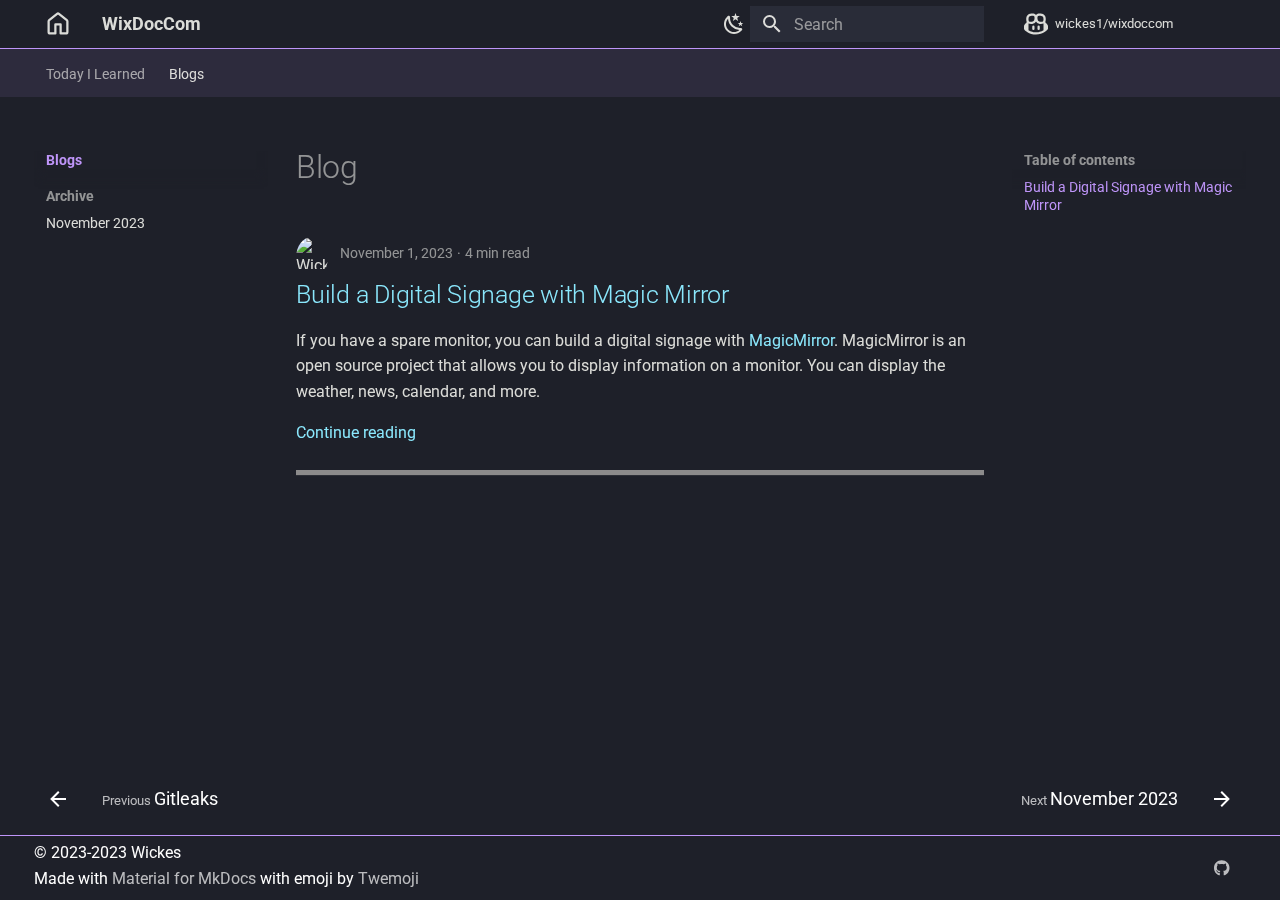
==== commit 297c0c79: "Deployed db1bcf5 with MkDocs version: 1.5.3" ====
--- a/blog/index.html
+++ b/blog/index.html
@@ -1,4 +1,4 @@
-<!doctype html><html lang=en class=no-js> <head><meta charset=utf-8><meta name=viewport content="width=device-width,initial-scale=1"><meta name=description content="Wickes' little wiki"><meta name=author content=Wickes1><link href=https://wix-doc.com/blog/ rel=canonical><link href=../til/cloudflare/ rel=prev><link href=archive/2023/11/ rel=next><link rel=icon href=../assets/images/favicon.png><meta name=generator content="mkdocs-1.5.3, mkdocs-material-9.4.7"><title>Blog - WixDocCom</title><link rel=stylesheet href=../assets/stylesheets/main.4b4a2bd9.min.css><link rel=stylesheet href=../assets/stylesheets/palette.356b1318.min.css><script src=../assets/pymdownx-extras/material-extra-theme-TVq-kNRT.js type=text/javascript></script><script src=../assets/pymdownx-extras/material-extra-3rdparty-E-i8w1WA.js type=text/javascript></script><link rel=preconnect href=https://fonts.gstatic.com crossorigin><link rel=stylesheet href="https://fonts.googleapis.com/css?family=Roboto:300,300i,400,400i,700,700i%7CRoboto+Mono:400,400i,700,700i&display=fallback"><style>:root{--md-text-font:"Roboto";--md-code-font:"Roboto Mono"}</style><link rel=stylesheet href=../assets/stylesheets/extra.css><link rel=stylesheet href=../assets/pymdownx-extras/extra-ed665380f8.css><script>__md_scope=new URL("..",location),__md_hash=e=>[...e].reduce((e,_)=>(e<<5)-e+_.charCodeAt(0),0),__md_get=(e,_=localStorage,t=__md_scope)=>JSON.parse(_.getItem(t.pathname+"."+e)),__md_set=(e,_,t=localStorage,a=__md_scope)=>{try{t.setItem(a.pathname+"."+e,JSON.stringify(_))}catch(e){}}</script><script id=__analytics>function __md_analytics(){function n(){dataLayer.push(arguments)}window.dataLayer=window.dataLayer||[],n("js",new Date),n("config","G-ZJ2YJHZ1DX"),document.addEventListener("DOMContentLoaded",function(){document.forms.search&&document.forms.search.query.addEventListener("blur",function(){this.value&&n("event","search",{search_term:this.value})}),document$.subscribe(function(){var a=document.forms.feedback;if(void 0!==a)for(var e of a.querySelectorAll("[type=submit]"))e.addEventListener("click",function(e){e.preventDefault();var t=document.location.pathname,e=this.getAttribute("data-md-value");n("event","feedback",{page:t,data:e}),a.firstElementChild.disabled=!0;e=a.querySelector(".md-feedback__note [data-md-value='"+e+"']");e&&(e.hidden=!1)}),a.hidden=!1}),location$.subscribe(function(e){n("config","G-ZJ2YJHZ1DX",{page_path:e.pathname})})});var e=document.createElement("script");e.async=!0,e.src="https://www.googletagmanager.com/gtag/js?id=G-ZJ2YJHZ1DX",document.getElementById("__analytics").insertAdjacentElement("afterEnd",e)}</script><script>"undefined"!=typeof __md_analytics&&__md_analytics()</script><meta property=og:type content=website><meta property=og:title content="Blog - WixDocCom"><meta property=og:description content="Wickes' little wiki"><meta property=og:image content=https://wix-doc.com/assets/images/social/blog/index.png><meta property=og:image:type content=image/png><meta property=og:image:width content=1200><meta property=og:image:height content=630><meta content=https://wix-doc.com/blog/ property=og:url><meta name=twitter:card content=summary_large_image><meta name=twitter:title content="Blog - WixDocCom"><meta name=twitter:description content="Wickes' little wiki"><meta name=twitter:image content=https://wix-doc.com/assets/images/social/blog/index.png><link href=../assets/stylesheets/glightbox.min.css rel=stylesheet><style>
+<!doctype html><html lang=en class=no-js> <head><meta charset=utf-8><meta name=viewport content="width=device-width,initial-scale=1"><meta name=description content="Wickes' little wiki"><meta name=author content=Wickes1><link href=https://wix-doc.com/blog/ rel=canonical><link href=../til/gitleaks/ rel=prev><link href=archive/2023/11/ rel=next><link rel=icon href=../assets/images/favicon.png><meta name=generator content="mkdocs-1.5.3, mkdocs-material-9.4.7"><title>Blog - WixDocCom</title><link rel=stylesheet href=../assets/stylesheets/main.4b4a2bd9.min.css><link rel=stylesheet href=../assets/stylesheets/palette.356b1318.min.css><script src=../assets/pymdownx-extras/material-extra-theme-TVq-kNRT.js type=text/javascript></script><script src=../assets/pymdownx-extras/material-extra-3rdparty-E-i8w1WA.js type=text/javascript></script><link rel=preconnect href=https://fonts.gstatic.com crossorigin><link rel=stylesheet href="https://fonts.googleapis.com/css?family=Roboto:300,300i,400,400i,700,700i%7CRoboto+Mono:400,400i,700,700i&display=fallback"><style>:root{--md-text-font:"Roboto";--md-code-font:"Roboto Mono"}</style><link rel=stylesheet href=../assets/stylesheets/extra.css><link rel=stylesheet href=../assets/pymdownx-extras/extra-ed665380f8.css><script>__md_scope=new URL("..",location),__md_hash=e=>[...e].reduce((e,_)=>(e<<5)-e+_.charCodeAt(0),0),__md_get=(e,_=localStorage,t=__md_scope)=>JSON.parse(_.getItem(t.pathname+"."+e)),__md_set=(e,_,t=localStorage,a=__md_scope)=>{try{t.setItem(a.pathname+"."+e,JSON.stringify(_))}catch(e){}}</script><script id=__analytics>function __md_analytics(){function n(){dataLayer.push(arguments)}window.dataLayer=window.dataLayer||[],n("js",new Date),n("config","G-ZJ2YJHZ1DX"),document.addEventListener("DOMContentLoaded",function(){document.forms.search&&document.forms.search.query.addEventListener("blur",function(){this.value&&n("event","search",{search_term:this.value})}),document$.subscribe(function(){var a=document.forms.feedback;if(void 0!==a)for(var e of a.querySelectorAll("[type=submit]"))e.addEventListener("click",function(e){e.preventDefault();var t=document.location.pathname,e=this.getAttribute("data-md-value");n("event","feedback",{page:t,data:e}),a.firstElementChild.disabled=!0;e=a.querySelector(".md-feedback__note [data-md-value='"+e+"']");e&&(e.hidden=!1)}),a.hidden=!1}),location$.subscribe(function(e){n("config","G-ZJ2YJHZ1DX",{page_path:e.pathname})})});var e=document.createElement("script");e.async=!0,e.src="https://www.googletagmanager.com/gtag/js?id=G-ZJ2YJHZ1DX",document.getElementById("__analytics").insertAdjacentElement("afterEnd",e)}</script><script>"undefined"!=typeof __md_analytics&&__md_analytics()</script><meta property=og:type content=website><meta property=og:title content="Blog - WixDocCom"><meta property=og:description content="Wickes' little wiki"><meta property=og:image content=https://wix-doc.com/assets/images/social/blog/index.png><meta property=og:image:type content=image/png><meta property=og:image:width content=1200><meta property=og:image:height content=630><meta content=https://wix-doc.com/blog/ property=og:url><meta name=twitter:card content=summary_large_image><meta name=twitter:title content="Blog - WixDocCom"><meta name=twitter:description content="Wickes' little wiki"><meta name=twitter:image content=https://wix-doc.com/assets/images/social/blog/index.png><link href=../assets/stylesheets/glightbox.min.css rel=stylesheet><style>
         html.glightbox-open { overflow: initial; height: 100%; }
         .gslide-title { margin-top: 0px; user-select: text; }
         .gslide-desc { color: #666; user-select: text; }
@@ -9,4 +9,4 @@
             body[data-md-color-scheme="slate"] .gdesc-inner { background: var(--md-default-bg-color);}
             body[data-md-color-scheme="slate"] .gslide-title { color: var(--md-default-fg-color);}
             body[data-md-color-scheme="slate"] .gslide-desc { color: var(--md-default-fg-color);}
-            </style><script src=../assets/javascripts/glightbox.min.js></script></head> <body dir=ltr data-md-color-scheme=dracula data-md-color-primary=deep-purple data-md-color-accent=deep-purple> <input class=md-toggle data-md-toggle=drawer type=checkbox id=__drawer autocomplete=off> <input class=md-toggle data-md-toggle=search type=checkbox id=__search autocomplete=off> <label class=md-overlay for=__drawer></label> <div data-md-component=skip> <a href=#blog class=md-skip> Skip to content </a> </div> <div data-md-component=announce> </div> <header class=md-header data-md-component=header> <nav class="md-header__inner md-grid" aria-label=header.title> <a href=https://wix-doc.com/ title=WixDocCom class="md-header__button md-logo" aria-label=WixDocCom> <svg xmlns=http://www.w3.org/2000/svg viewbox="0 0 16 16"><path d="M6.906.664a1.749 1.749 0 0 1 2.187 0l5.25 4.2c.415.332.657.835.657 1.367v7.019A1.75 1.75 0 0 1 13.25 15h-3.5a.75.75 0 0 1-.75-.75V9H7v5.25a.75.75 0 0 1-.75.75h-3.5A1.75 1.75 0 0 1 1 13.25V6.23c0-.531.242-1.034.657-1.366l5.25-4.2Zm1.25 1.171a.25.25 0 0 0-.312 0l-5.25 4.2a.25.25 0 0 0-.094.196v7.019c0 .138.112.25.25.25H5.5V8.25a.75.75 0 0 1 .75-.75h3.5a.75.75 0 0 1 .75.75v5.25h2.75a.25.25 0 0 0 .25-.25V6.23a.25.25 0 0 0-.094-.195Z"/></svg> </a> <label class="md-header__button md-icon" for=__drawer> <svg xmlns=http://www.w3.org/2000/svg viewbox="0 0 24 24"><path d="M3 6h18v2H3V6m0 5h18v2H3v-2m0 5h18v2H3v-2Z"/></svg> </label> <div class=md-header__title data-md-component=header-title> <div class=md-header__ellipsis> <div class=md-header__topic> <span class=md-ellipsis> WixDocCom </span> </div> <div class=md-header__topic data-md-component=header-topic> <span class=md-ellipsis> Blog </span> </div> </div> </div> <div class=md-header__options> <div class="md-header-nav__scheme md-header-nav__button md-source__icon md-icon"> <a href=javascript:toggleScheme(); title="Light mode" class=light-mode> <svg xmlns=http://www.w3.org/2000/svg viewbox="0 0 24 24"><path d="M12 7a5 5 0 0 1 5 5 5 5 0 0 1-5 5 5 5 0 0 1-5-5 5 5 0 0 1 5-5m0 2a3 3 0 0 0-3 3 3 3 0 0 0 3 3 3 3 0 0 0 3-3 3 3 0 0 0-3-3m0-7 2.39 3.42C13.65 5.15 12.84 5 12 5c-.84 0-1.65.15-2.39.42L12 2M3.34 7l4.16-.35A7.2 7.2 0 0 0 5.94 8.5c-.44.74-.69 1.5-.83 2.29L3.34 7m.02 10 1.76-3.77a7.131 7.131 0 0 0 2.38 4.14L3.36 17M20.65 7l-1.77 3.79a7.023 7.023 0 0 0-2.38-4.15l4.15.36m-.01 10-4.14.36c.59-.51 1.12-1.14 1.54-1.86.42-.73.69-1.5.83-2.29L20.64 17M12 22l-2.41-3.44c.74.27 1.55.44 2.41.44.82 0 1.63-.17 2.37-.44L12 22Z"/></svg> </a> <a href=javascript:toggleScheme(); title="Dark mode" class=dark-mode> <svg xmlns=http://www.w3.org/2000/svg viewbox="0 0 24 24"><path d="m17.75 4.09-2.53 1.94.91 3.06-2.63-1.81-2.63 1.81.91-3.06-2.53-1.94L12.44 4l1.06-3 1.06 3 3.19.09m3.5 6.91-1.64 1.25.59 1.98-1.7-1.17-1.7 1.17.59-1.98L15.75 11l2.06-.05L18.5 9l.69 1.95 2.06.05m-2.28 4.95c.83-.08 1.72 1.1 1.19 1.85-.32.45-.66.87-1.08 1.27C15.17 23 8.84 23 4.94 19.07c-3.91-3.9-3.91-10.24 0-14.14.4-.4.82-.76 1.27-1.08.75-.53 1.93.36 1.85 1.19-.27 2.86.69 5.83 2.89 8.02a9.96 9.96 0 0 0 8.02 2.89m-1.64 2.02a12.08 12.08 0 0 1-7.8-3.47c-2.17-2.19-3.33-5-3.49-7.82-2.81 3.14-2.7 7.96.31 10.98 3.02 3.01 7.84 3.12 10.98.31Z"/></svg> </a> <a href=javascript:toggleScheme(); title="System preference" class=system-mode> <svg xmlns=http://www.w3.org/2000/svg viewbox="0 0 24 24"><path d="M7.5 2c-1.79 1.15-3 3.18-3 5.5s1.21 4.35 3.03 5.5C4.46 13 2 10.54 2 7.5A5.5 5.5 0 0 1 7.5 2m11.57 1.5 1.43 1.43L4.93 20.5 3.5 19.07 19.07 3.5m-6.18 2.43L11.41 5 9.97 6l.42-1.7L9 3.24l1.75-.12.58-1.65L12 3.1l1.73.03-1.35 1.13.51 1.67m-3.3 3.61-1.16-.73-1.12.78.34-1.32-1.09-.83 1.36-.09.45-1.29.51 1.27 1.36.03-1.05.87.4 1.31M19 13.5a5.5 5.5 0 0 1-5.5 5.5c-1.22 0-2.35-.4-3.26-1.07l7.69-7.69c.67.91 1.07 2.04 1.07 3.26m-4.4 6.58 2.77-1.15-.24 3.35-2.53-2.2m4.33-2.7 1.15-2.77 2.2 2.54-3.35.23m1.15-4.96-1.14-2.78 3.34.24-2.2 2.54M9.63 18.93l2.77 1.15-2.53 2.19-.24-3.34Z"/></svg> </a> <a href=javascript:toggleScheme(); title="Unknown scheme" class=unknown-mode> <svg xmlns=http://www.w3.org/2000/svg viewbox="0 0 24 24"><path d="m15.07 11.25-.9.92C13.45 12.89 13 13.5 13 15h-2v-.5c0-1.11.45-2.11 1.17-2.83l1.24-1.26c.37-.36.59-.86.59-1.41a2 2 0 0 0-2-2 2 2 0 0 0-2 2H8a4 4 0 0 1 4-4 4 4 0 0 1 4 4 3.2 3.2 0 0 1-.93 2.25M13 19h-2v-2h2M12 2A10 10 0 0 0 2 12a10 10 0 0 0 10 10 10 10 0 0 0 10-10c0-5.53-4.5-10-10-10Z"/></svg> </a> </div> </div> <label class="md-header__button md-icon" for=__search> <svg xmlns=http://www.w3.org/2000/svg viewbox="0 0 24 24"><path d="M9.5 3A6.5 6.5 0 0 1 16 9.5c0 1.61-.59 3.09-1.56 4.23l.27.27h.79l5 5-1.5 1.5-5-5v-.79l-.27-.27A6.516 6.516 0 0 1 9.5 16 6.5 6.5 0 0 1 3 9.5 6.5 6.5 0 0 1 9.5 3m0 2C7 5 5 7 5 9.5S7 14 9.5 14 14 12 14 9.5 12 5 9.5 5Z"/></svg> </label> <div class=md-search data-md-component=search role=dialog> <label class=md-search__overlay for=__search></label> <div class=md-search__inner role=search> <form class=md-search__form name=search> <input type=text class=md-search__input name=query aria-label=Search placeholder=Search autocapitalize=off autocorrect=off autocomplete=off spellcheck=false data-md-component=search-query required> <label class="md-search__icon md-icon" for=__search> <svg xmlns=http://www.w3.org/2000/svg viewbox="0 0 24 24"><path d="M9.5 3A6.5 6.5 0 0 1 16 9.5c0 1.61-.59 3.09-1.56 4.23l.27.27h.79l5 5-1.5 1.5-5-5v-.79l-.27-.27A6.516 6.516 0 0 1 9.5 16 6.5 6.5 0 0 1 3 9.5 6.5 6.5 0 0 1 9.5 3m0 2C7 5 5 7 5 9.5S7 14 9.5 14 14 12 14 9.5 12 5 9.5 5Z"/></svg> <svg xmlns=http://www.w3.org/2000/svg viewbox="0 0 24 24"><path d="M20 11v2H8l5.5 5.5-1.42 1.42L4.16 12l7.92-7.92L13.5 5.5 8 11h12Z"/></svg> </label> <nav class=md-search__options aria-label=Search> <a href=javascript:void(0) class="md-search__icon md-icon" title=Share aria-label=Share data-clipboard data-clipboard-text data-md-component=search-share tabindex=-1> <svg xmlns=http://www.w3.org/2000/svg viewbox="0 0 24 24"><path d="M18 16.08c-.76 0-1.44.3-1.96.77L8.91 12.7c.05-.23.09-.46.09-.7 0-.24-.04-.47-.09-.7l7.05-4.11c.54.5 1.25.81 2.04.81a3 3 0 0 0 3-3 3 3 0 0 0-3-3 3 3 0 0 0-3 3c0 .24.04.47.09.7L8.04 9.81C7.5 9.31 6.79 9 6 9a3 3 0 0 0-3 3 3 3 0 0 0 3 3c.79 0 1.5-.31 2.04-.81l7.12 4.15c-.05.21-.08.43-.08.66 0 1.61 1.31 2.91 2.92 2.91 1.61 0 2.92-1.3 2.92-2.91A2.92 2.92 0 0 0 18 16.08Z"/></svg> </a> <button type=reset class="md-search__icon md-icon" title=Clear aria-label=Clear tabindex=-1> <svg xmlns=http://www.w3.org/2000/svg viewbox="0 0 24 24"><path d="M19 6.41 17.59 5 12 10.59 6.41 5 5 6.41 10.59 12 5 17.59 6.41 19 12 13.41 17.59 19 19 17.59 13.41 12 19 6.41Z"/></svg> </button> </nav> <div class=md-search__suggest data-md-component=search-suggest></div> </form> <div class=md-search__output> <div class=md-search__scrollwrap data-md-scrollfix> <div class=md-search-result data-md-component=search-result> <div class=md-search-result__meta> Initializing search </div> <ol class=md-search-result__list role=presentation></ol> </div> </div> </div> </div> </div> <div class=md-header__source> <a href=https://github.com/wickes1/wixdoccom-source title="Go to repository" class=md-source data-md-component=source> <div class="md-source__icon md-icon"> <svg xmlns=http://www.w3.org/2000/svg viewbox="0 0 16 16"><path d="M7.998 15.035c-4.562 0-7.873-2.914-7.998-3.749V9.338c.085-.628.677-1.686 1.588-2.065.013-.07.024-.143.036-.218.029-.183.06-.384.126-.612-.201-.508-.254-1.084-.254-1.656 0-.87.128-1.769.693-2.484.579-.733 1.494-1.124 2.724-1.261 1.206-.134 2.262.034 2.944.765.05.053.096.108.139.165.044-.057.094-.112.143-.165.682-.731 1.738-.899 2.944-.765 1.23.137 2.145.528 2.724 1.261.566.715.693 1.614.693 2.484 0 .572-.053 1.148-.254 1.656.066.228.098.429.126.612.012.076.024.148.037.218.924.385 1.522 1.471 1.591 2.095v1.872c0 .766-3.351 3.795-8.002 3.795Zm0-1.485c2.28 0 4.584-1.11 5.002-1.433V7.862l-.023-.116c-.49.21-1.075.291-1.727.291-1.146 0-2.059-.327-2.71-.991A3.222 3.222 0 0 1 8 6.303a3.24 3.24 0 0 1-.544.743c-.65.664-1.563.991-2.71.991-.652 0-1.236-.081-1.727-.291l-.023.116v4.255c.419.323 2.722 1.433 5.002 1.433ZM6.762 2.83c-.193-.206-.637-.413-1.682-.297-1.019.113-1.479.404-1.713.7-.247.312-.369.789-.369 1.554 0 .793.129 1.171.308 1.371.162.181.519.379 1.442.379.853 0 1.339-.235 1.638-.54.315-.322.527-.827.617-1.553.117-.935-.037-1.395-.241-1.614Zm4.155-.297c-1.044-.116-1.488.091-1.681.297-.204.219-.359.679-.242 1.614.091.726.303 1.231.618 1.553.299.305.784.54 1.638.54.922 0 1.28-.198 1.442-.379.179-.2.308-.578.308-1.371 0-.765-.123-1.242-.37-1.554-.233-.296-.693-.587-1.713-.7Z"/><path d="M6.25 9.037a.75.75 0 0 1 .75.75v1.501a.75.75 0 0 1-1.5 0V9.787a.75.75 0 0 1 .75-.75Zm4.25.75v1.501a.75.75 0 0 1-1.5 0V9.787a.75.75 0 0 1 1.5 0Z"/></svg> </div> <div class=md-source__repository> wickes1/wixdoccom </div> </a> </div> </nav> </header> <div class=md-container data-md-component=container> <nav class=md-tabs aria-label=Tabs data-md-component=tabs> <div class=md-grid> <ul class=md-tabs__list> <li class=md-tabs__item> <a href=../til/ class=md-tabs__link> Today I Learned </a> </li> <li class="md-tabs__item md-tabs__item--active"> <a href=./ class=md-tabs__link> Blogs </a> </li> </ul> </div> </nav> <main class=md-main data-md-component=main> <div class="md-main__inner md-grid"> <div class="md-sidebar md-sidebar--primary" data-md-component=sidebar data-md-type=navigation> <div class=md-sidebar__scrollwrap> <div class=md-sidebar__inner> <nav class="md-nav md-nav--primary md-nav--lifted" aria-label=Navigation data-md-level=0> <label class=md-nav__title for=__drawer> <a href=.. title=WixDocCom class="md-nav__button md-logo" aria-label=WixDocCom data-md-component=logo> <svg xmlns=http://www.w3.org/2000/svg viewbox="0 0 16 16"><path d="M6.906.664a1.749 1.749 0 0 1 2.187 0l5.25 4.2c.415.332.657.835.657 1.367v7.019A1.75 1.75 0 0 1 13.25 15h-3.5a.75.75 0 0 1-.75-.75V9H7v5.25a.75.75 0 0 1-.75.75h-3.5A1.75 1.75 0 0 1 1 13.25V6.23c0-.531.242-1.034.657-1.366l5.25-4.2Zm1.25 1.171a.25.25 0 0 0-.312 0l-5.25 4.2a.25.25 0 0 0-.094.196v7.019c0 .138.112.25.25.25H5.5V8.25a.75.75 0 0 1 .75-.75h3.5a.75.75 0 0 1 .75.75v5.25h2.75a.25.25 0 0 0 .25-.25V6.23a.25.25 0 0 0-.094-.195Z"/></svg> </a> WixDocCom </label> <div class=md-nav__source> <a href=https://github.com/wickes1/wixdoccom-source title="Go to repository" class=md-source data-md-component=source> <div class="md-source__icon md-icon"> <svg xmlns=http://www.w3.org/2000/svg viewbox="0 0 16 16"><path d="M7.998 15.035c-4.562 0-7.873-2.914-7.998-3.749V9.338c.085-.628.677-1.686 1.588-2.065.013-.07.024-.143.036-.218.029-.183.06-.384.126-.612-.201-.508-.254-1.084-.254-1.656 0-.87.128-1.769.693-2.484.579-.733 1.494-1.124 2.724-1.261 1.206-.134 2.262.034 2.944.765.05.053.096.108.139.165.044-.057.094-.112.143-.165.682-.731 1.738-.899 2.944-.765 1.23.137 2.145.528 2.724 1.261.566.715.693 1.614.693 2.484 0 .572-.053 1.148-.254 1.656.066.228.098.429.126.612.012.076.024.148.037.218.924.385 1.522 1.471 1.591 2.095v1.872c0 .766-3.351 3.795-8.002 3.795Zm0-1.485c2.28 0 4.584-1.11 5.002-1.433V7.862l-.023-.116c-.49.21-1.075.291-1.727.291-1.146 0-2.059-.327-2.71-.991A3.222 3.222 0 0 1 8 6.303a3.24 3.24 0 0 1-.544.743c-.65.664-1.563.991-2.71.991-.652 0-1.236-.081-1.727-.291l-.023.116v4.255c.419.323 2.722 1.433 5.002 1.433ZM6.762 2.83c-.193-.206-.637-.413-1.682-.297-1.019.113-1.479.404-1.713.7-.247.312-.369.789-.369 1.554 0 .793.129 1.171.308 1.371.162.181.519.379 1.442.379.853 0 1.339-.235 1.638-.54.315-.322.527-.827.617-1.553.117-.935-.037-1.395-.241-1.614Zm4.155-.297c-1.044-.116-1.488.091-1.681.297-.204.219-.359.679-.242 1.614.091.726.303 1.231.618 1.553.299.305.784.54 1.638.54.922 0 1.28-.198 1.442-.379.179-.2.308-.578.308-1.371 0-.765-.123-1.242-.37-1.554-.233-.296-.693-.587-1.713-.7Z"/><path d="M6.25 9.037a.75.75 0 0 1 .75.75v1.501a.75.75 0 0 1-1.5 0V9.787a.75.75 0 0 1 .75-.75Zm4.25.75v1.501a.75.75 0 0 1-1.5 0V9.787a.75.75 0 0 1 1.5 0Z"/></svg> </div> <div class=md-source__repository> wickes1/wixdoccom </div> </a> </div> <ul class=md-nav__list data-md-scrollfix> <li class="md-nav__item md-nav__item--section md-nav__item--nested"> <input class="md-nav__toggle md-toggle " type=checkbox id=__nav_1> <div class="md-nav__link md-nav__container"> <a href=../til/ class="md-nav__link "> <span class=md-ellipsis> Today I Learned </span> </a> <label class="md-nav__link " for=__nav_1 id=__nav_1_label tabindex> <span class="md-nav__icon md-icon"></span> </label> </div> <nav class=md-nav data-md-level=1 aria-labelledby=__nav_1_label aria-expanded=false> <label class=md-nav__title for=__nav_1> <span class="md-nav__icon md-icon"></span> Today I Learned </label> <ul class=md-nav__list data-md-scrollfix> <li class=md-nav__item> <a href=../til/arch-linux/ class=md-nav__link> <span class=md-ellipsis> Arch Linux </span> </a> </li> <li class=md-nav__item> <a href=../til/cloudflare/ class=md-nav__link> <span class=md-ellipsis> Cloudflare </span> </a> </li> </ul> </nav> </li> <li class="md-nav__item md-nav__item--active md-nav__item--section md-nav__item--nested"> <input class="md-nav__toggle md-toggle " type=checkbox id=__nav_2 checked> <div class="md-nav__link md-nav__container"> <a href=./ class="md-nav__link md-nav__link--active"> <span class=md-ellipsis> Blogs </span> </a> <label class="md-nav__link md-nav__link--active" for=__nav_2 id=__nav_2_label tabindex> <span class="md-nav__icon md-icon"></span> </label> </div> <nav class=md-nav data-md-level=1 aria-labelledby=__nav_2_label aria-expanded=true> <label class=md-nav__title for=__nav_2> <span class="md-nav__icon md-icon"></span> Blogs </label> <ul class=md-nav__list data-md-scrollfix> <li class="md-nav__item md-nav__item--section md-nav__item--nested"> <input class="md-nav__toggle md-toggle " type=checkbox id=__nav_2_2> <label class=md-nav__link for=__nav_2_2 id=__nav_2_2_label tabindex> <span class=md-ellipsis> Archive </span> <span class="md-nav__icon md-icon"></span> </label> <nav class=md-nav data-md-level=2 aria-labelledby=__nav_2_2_label aria-expanded=false> <label class=md-nav__title for=__nav_2_2> <span class="md-nav__icon md-icon"></span> Archive </label> <ul class=md-nav__list data-md-scrollfix> <li class=md-nav__item> <a href=archive/2023/11/ class=md-nav__link> <span class=md-ellipsis> November 2023 </span> </a> </li> </ul> </nav> </li> </ul> </nav> </li> </ul> </nav> </div> </div> </div> <div class="md-sidebar md-sidebar--secondary" data-md-component=sidebar data-md-type=toc> <div class=md-sidebar__scrollwrap> <div class=md-sidebar__inner> <nav class="md-nav md-nav--secondary" aria-label="Table of contents"> <label class=md-nav__title for=__toc> <span class="md-nav__icon md-icon"></span> Table of contents </label> <ul class=md-nav__list data-md-component=toc data-md-scrollfix> <li class=md-nav__item> <a href=#build-a-digital-signage-with-magic-mirror class=md-nav__link> Build a Digital Signage with Magic Mirror </a> </li> </ul> </nav> </div> </div> </div> <div class=md-content data-md-component=content> <div class=md-content__inner> <header class=md-typeset> <h1 id=blog>Blog<a class=headerlink href=#blog title="Permanent link">&para;</a></h1> </header> <article class="md-post md-post--excerpt"> <header class=md-post__header> <nav class="md-post__authors md-typeset"> <span class=md-author> <img src="https://avatars.githubusercontent.com/u/27881570?v=4" alt=Wickes> </span> </nav> <div class="md-post__meta md-meta"> <ul class=md-meta__list> <li class=md-meta__item> <time datetime="2023-11-01 00:00:00">November 1, 2023</time></li> <li class=md-meta__item> 4 min read </li> </ul> </div> </header> <div class="md-post__content md-typeset"> <h2 id=build-a-digital-signage-with-magic-mirror><a href=2023/11/build-digital-signage-magic-mirror/ class=toclink>Build a Digital Signage with Magic Mirror</a></h2> <p>If you have a spare monitor, you can build a digital signage with <a href=https://github.com/MichMich/MagicMirror rel=noopener target=_blank>MagicMirror</a>. MagicMirror is an open source project that allows you to display information on a monitor. You can display the weather, news, calendar, and more.</p> <nav class=md-post__action> <a href=2023/11/build-digital-signage-magic-mirror/ > Continue reading </a> </nav> <hr class=blog-break> </div> </article> <nav class=md-pagination> </nav> </div> </div> </div> <button type=button class="md-top md-icon" data-md-component=top hidden> <svg xmlns=http://www.w3.org/2000/svg viewbox="0 0 24 24"><path d="M13 20h-2V8l-5.5 5.5-1.42-1.42L12 4.16l7.92 7.92-1.42 1.42L13 8v12Z"/></svg> Back to top </button> </main> <footer class=md-footer> <nav class="md-footer__inner md-grid" aria-label=footer.title> <a href=../til/cloudflare/ class="md-footer__link md-footer__link--prev" rel=prev> <div class="md-footer__button md-icon"> <svg xmlns=http://www.w3.org/2000/svg viewbox="0 0 24 24"><path d="M20 11v2H8l5.5 5.5-1.42 1.42L4.16 12l7.92-7.92L13.5 5.5 8 11h12Z"/></svg> </div> <div class=md-footer__title> <div class=md-ellipsis> <span class=md-footer__direction> Previous </span> Cloudflare </div> </div> </a> <a href=archive/2023/11/ class="md-footer__link md-footer__link--next" rel=next> <div class=md-footer__title> <div class=md-ellipsis> <span class=md-footer__direction> Next </span> November 2023 </div> </div> <div class="md-footer__button md-icon"> <svg xmlns=http://www.w3.org/2000/svg viewbox="0 0 24 24"><path d="M4 11v2h12l-5.5 5.5 1.42 1.42L19.84 12l-7.92-7.92L10.5 5.5 16 11H4Z"/></svg> </div> </a> </nav> <div class="md-footer-meta md-typeset"> <div class="md-footer-meta__inner md-grid"> <div class=md-footer-copyright> <div class=md-footer-copyright__highlight> &copy; 2023-2023 Wickes<br> </div> Made with <a href=https://squidfunk.github.io/mkdocs-material/ target=_blank rel=noopener> Material for MkDocs </a> with emoji by <a href=https://github.com/twitter/twemoji target=_blank rel=noopener> Twemoji </a> </div> <div class=md-social> <a href=https://github.com/wickes1 target=_blank rel=noopener title=github.com class=md-social__link> <svg xmlns=http://www.w3.org/2000/svg viewbox="0 0 496 512"><!-- Font Awesome Free 6.4.2 by @fontawesome - https://fontawesome.com License - https://fontawesome.com/license/free (Icons: CC BY 4.0, Fonts: SIL OFL 1.1, Code: MIT License) Copyright 2023 Fonticons, Inc.--><path d="M165.9 397.4c0 2-2.3 3.6-5.2 3.6-3.3.3-5.6-1.3-5.6-3.6 0-2 2.3-3.6 5.2-3.6 3-.3 5.6 1.3 5.6 3.6zm-31.1-4.5c-.7 2 1.3 4.3 4.3 4.9 2.6 1 5.6 0 6.2-2s-1.3-4.3-4.3-5.2c-2.6-.7-5.5.3-6.2 2.3zm44.2-1.7c-2.9.7-4.9 2.6-4.6 4.9.3 2 2.9 3.3 5.9 2.6 2.9-.7 4.9-2.6 4.6-4.6-.3-1.9-3-3.2-5.9-2.9zM244.8 8C106.1 8 0 113.3 0 252c0 110.9 69.8 205.8 169.5 239.2 12.8 2.3 17.3-5.6 17.3-12.1 0-6.2-.3-40.4-.3-61.4 0 0-70 15-84.7-29.8 0 0-11.4-29.1-27.8-36.6 0 0-22.9-15.7 1.6-15.4 0 0 24.9 2 38.6 25.8 21.9 38.6 58.6 27.5 72.9 20.9 2.3-16 8.8-27.1 16-33.7-55.9-6.2-112.3-14.3-112.3-110.5 0-27.5 7.6-41.3 23.6-58.9-2.6-6.5-11.1-33.3 2.6-67.9 20.9-6.5 69 27 69 27 20-5.6 41.5-8.5 62.8-8.5s42.8 2.9 62.8 8.5c0 0 48.1-33.6 69-27 13.7 34.7 5.2 61.4 2.6 67.9 16 17.7 25.8 31.5 25.8 58.9 0 96.5-58.9 104.2-114.8 110.5 9.2 7.9 17 22.9 17 46.4 0 33.7-.3 75.4-.3 83.6 0 6.5 4.6 14.4 17.3 12.1C428.2 457.8 496 362.9 496 252 496 113.3 383.5 8 244.8 8zM97.2 352.9c-1.3 1-1 3.3.7 5.2 1.6 1.6 3.9 2.3 5.2 1 1.3-1 1-3.3-.7-5.2-1.6-1.6-3.9-2.3-5.2-1zm-10.8-8.1c-.7 1.3.3 2.9 2.3 3.9 1.6 1 3.6.7 4.3-.7.7-1.3-.3-2.9-2.3-3.9-2-.6-3.6-.3-4.3.7zm32.4 35.6c-1.6 1.3-1 4.3 1.3 6.2 2.3 2.3 5.2 2.6 6.5 1 1.3-1.3.7-4.3-1.3-6.2-2.2-2.3-5.2-2.6-6.5-1zm-11.4-14.7c-1.6 1-1.6 3.6 0 5.9 1.6 2.3 4.3 3.3 5.6 2.3 1.6-1.3 1.6-3.9 0-6.2-1.4-2.3-4-3.3-5.6-2z"/></svg> </a> </div> </div> </div> </footer> </div> <div class=md-dialog data-md-component=dialog> <div class="md-dialog__inner md-typeset"></div> </div> <script id=__config type=application/json>{"base": "..", "features": ["search.highlight", "search.suggest", "search.share", "content.code.copy", "content.code.annotate", "toc.follow", "navigation.top", "navigation.tabs", "navigation.prune", "navigation.path", "navigation.indexes", "navigation.footer", "navigation.tracking", "navigation.sections", "navigation.tabs.dropdown"], "search": "../assets/javascripts/workers/search.f886a092.min.js", "translations": {"clipboard.copied": "Copied to clipboard", "clipboard.copy": "Copy to clipboard", "search.result.more.one": "1 more on this page", "search.result.more.other": "# more on this page", "search.result.none": "No matching documents", "search.result.one": "1 matching document", "search.result.other": "# matching documents", "search.result.placeholder": "Type to start searching", "search.result.term.missing": "Missing", "select.version": "Select version"}}</script> <script src=../assets/javascripts/bundle.aecac24b.min.js></script> <script src=..></script> <script src=../assets/pymdownx-extras/extra-loader-q9CWAeV9.js></script> <script>document$.subscribe(() => {const lightbox = GLightbox({"touchNavigation": true, "loop": false, "zoomable": true, "draggable": true, "openEffect": "zoom", "closeEffect": "zoom", "slideEffect": "slide"});})</script></body> </html>+            </style><script src=../assets/javascripts/glightbox.min.js></script></head> <body dir=ltr data-md-color-scheme=dracula data-md-color-primary=deep-purple data-md-color-accent=deep-purple> <input class=md-toggle data-md-toggle=drawer type=checkbox id=__drawer autocomplete=off> <input class=md-toggle data-md-toggle=search type=checkbox id=__search autocomplete=off> <label class=md-overlay for=__drawer></label> <div data-md-component=skip> <a href=#blog class=md-skip> Skip to content </a> </div> <div data-md-component=announce> </div> <header class=md-header data-md-component=header> <nav class="md-header__inner md-grid" aria-label=header.title> <a href=https://wix-doc.com/ title=WixDocCom class="md-header__button md-logo" aria-label=WixDocCom> <svg xmlns=http://www.w3.org/2000/svg viewbox="0 0 16 16"><path d="M6.906.664a1.749 1.749 0 0 1 2.187 0l5.25 4.2c.415.332.657.835.657 1.367v7.019A1.75 1.75 0 0 1 13.25 15h-3.5a.75.75 0 0 1-.75-.75V9H7v5.25a.75.75 0 0 1-.75.75h-3.5A1.75 1.75 0 0 1 1 13.25V6.23c0-.531.242-1.034.657-1.366l5.25-4.2Zm1.25 1.171a.25.25 0 0 0-.312 0l-5.25 4.2a.25.25 0 0 0-.094.196v7.019c0 .138.112.25.25.25H5.5V8.25a.75.75 0 0 1 .75-.75h3.5a.75.75 0 0 1 .75.75v5.25h2.75a.25.25 0 0 0 .25-.25V6.23a.25.25 0 0 0-.094-.195Z"/></svg> </a> <label class="md-header__button md-icon" for=__drawer> <svg xmlns=http://www.w3.org/2000/svg viewbox="0 0 24 24"><path d="M3 6h18v2H3V6m0 5h18v2H3v-2m0 5h18v2H3v-2Z"/></svg> </label> <div class=md-header__title data-md-component=header-title> <div class=md-header__ellipsis> <div class=md-header__topic> <span class=md-ellipsis> WixDocCom </span> </div> <div class=md-header__topic data-md-component=header-topic> <span class=md-ellipsis> Blog </span> </div> </div> </div> <div class=md-header__options> <div class="md-header-nav__scheme md-header-nav__button md-source__icon md-icon"> <a href=javascript:toggleScheme(); title="Light mode" class=light-mode> <svg xmlns=http://www.w3.org/2000/svg viewbox="0 0 24 24"><path d="M12 7a5 5 0 0 1 5 5 5 5 0 0 1-5 5 5 5 0 0 1-5-5 5 5 0 0 1 5-5m0 2a3 3 0 0 0-3 3 3 3 0 0 0 3 3 3 3 0 0 0 3-3 3 3 0 0 0-3-3m0-7 2.39 3.42C13.65 5.15 12.84 5 12 5c-.84 0-1.65.15-2.39.42L12 2M3.34 7l4.16-.35A7.2 7.2 0 0 0 5.94 8.5c-.44.74-.69 1.5-.83 2.29L3.34 7m.02 10 1.76-3.77a7.131 7.131 0 0 0 2.38 4.14L3.36 17M20.65 7l-1.77 3.79a7.023 7.023 0 0 0-2.38-4.15l4.15.36m-.01 10-4.14.36c.59-.51 1.12-1.14 1.54-1.86.42-.73.69-1.5.83-2.29L20.64 17M12 22l-2.41-3.44c.74.27 1.55.44 2.41.44.82 0 1.63-.17 2.37-.44L12 22Z"/></svg> </a> <a href=javascript:toggleScheme(); title="Dark mode" class=dark-mode> <svg xmlns=http://www.w3.org/2000/svg viewbox="0 0 24 24"><path d="m17.75 4.09-2.53 1.94.91 3.06-2.63-1.81-2.63 1.81.91-3.06-2.53-1.94L12.44 4l1.06-3 1.06 3 3.19.09m3.5 6.91-1.64 1.25.59 1.98-1.7-1.17-1.7 1.17.59-1.98L15.75 11l2.06-.05L18.5 9l.69 1.95 2.06.05m-2.28 4.95c.83-.08 1.72 1.1 1.19 1.85-.32.45-.66.87-1.08 1.27C15.17 23 8.84 23 4.94 19.07c-3.91-3.9-3.91-10.24 0-14.14.4-.4.82-.76 1.27-1.08.75-.53 1.93.36 1.85 1.19-.27 2.86.69 5.83 2.89 8.02a9.96 9.96 0 0 0 8.02 2.89m-1.64 2.02a12.08 12.08 0 0 1-7.8-3.47c-2.17-2.19-3.33-5-3.49-7.82-2.81 3.14-2.7 7.96.31 10.98 3.02 3.01 7.84 3.12 10.98.31Z"/></svg> </a> <a href=javascript:toggleScheme(); title="System preference" class=system-mode> <svg xmlns=http://www.w3.org/2000/svg viewbox="0 0 24 24"><path d="M7.5 2c-1.79 1.15-3 3.18-3 5.5s1.21 4.35 3.03 5.5C4.46 13 2 10.54 2 7.5A5.5 5.5 0 0 1 7.5 2m11.57 1.5 1.43 1.43L4.93 20.5 3.5 19.07 19.07 3.5m-6.18 2.43L11.41 5 9.97 6l.42-1.7L9 3.24l1.75-.12.58-1.65L12 3.1l1.73.03-1.35 1.13.51 1.67m-3.3 3.61-1.16-.73-1.12.78.34-1.32-1.09-.83 1.36-.09.45-1.29.51 1.27 1.36.03-1.05.87.4 1.31M19 13.5a5.5 5.5 0 0 1-5.5 5.5c-1.22 0-2.35-.4-3.26-1.07l7.69-7.69c.67.91 1.07 2.04 1.07 3.26m-4.4 6.58 2.77-1.15-.24 3.35-2.53-2.2m4.33-2.7 1.15-2.77 2.2 2.54-3.35.23m1.15-4.96-1.14-2.78 3.34.24-2.2 2.54M9.63 18.93l2.77 1.15-2.53 2.19-.24-3.34Z"/></svg> </a> <a href=javascript:toggleScheme(); title="Unknown scheme" class=unknown-mode> <svg xmlns=http://www.w3.org/2000/svg viewbox="0 0 24 24"><path d="m15.07 11.25-.9.92C13.45 12.89 13 13.5 13 15h-2v-.5c0-1.11.45-2.11 1.17-2.83l1.24-1.26c.37-.36.59-.86.59-1.41a2 2 0 0 0-2-2 2 2 0 0 0-2 2H8a4 4 0 0 1 4-4 4 4 0 0 1 4 4 3.2 3.2 0 0 1-.93 2.25M13 19h-2v-2h2M12 2A10 10 0 0 0 2 12a10 10 0 0 0 10 10 10 10 0 0 0 10-10c0-5.53-4.5-10-10-10Z"/></svg> </a> </div> </div> <label class="md-header__button md-icon" for=__search> <svg xmlns=http://www.w3.org/2000/svg viewbox="0 0 24 24"><path d="M9.5 3A6.5 6.5 0 0 1 16 9.5c0 1.61-.59 3.09-1.56 4.23l.27.27h.79l5 5-1.5 1.5-5-5v-.79l-.27-.27A6.516 6.516 0 0 1 9.5 16 6.5 6.5 0 0 1 3 9.5 6.5 6.5 0 0 1 9.5 3m0 2C7 5 5 7 5 9.5S7 14 9.5 14 14 12 14 9.5 12 5 9.5 5Z"/></svg> </label> <div class=md-search data-md-component=search role=dialog> <label class=md-search__overlay for=__search></label> <div class=md-search__inner role=search> <form class=md-search__form name=search> <input type=text class=md-search__input name=query aria-label=Search placeholder=Search autocapitalize=off autocorrect=off autocomplete=off spellcheck=false data-md-component=search-query required> <label class="md-search__icon md-icon" for=__search> <svg xmlns=http://www.w3.org/2000/svg viewbox="0 0 24 24"><path d="M9.5 3A6.5 6.5 0 0 1 16 9.5c0 1.61-.59 3.09-1.56 4.23l.27.27h.79l5 5-1.5 1.5-5-5v-.79l-.27-.27A6.516 6.516 0 0 1 9.5 16 6.5 6.5 0 0 1 3 9.5 6.5 6.5 0 0 1 9.5 3m0 2C7 5 5 7 5 9.5S7 14 9.5 14 14 12 14 9.5 12 5 9.5 5Z"/></svg> <svg xmlns=http://www.w3.org/2000/svg viewbox="0 0 24 24"><path d="M20 11v2H8l5.5 5.5-1.42 1.42L4.16 12l7.92-7.92L13.5 5.5 8 11h12Z"/></svg> </label> <nav class=md-search__options aria-label=Search> <a href=javascript:void(0) class="md-search__icon md-icon" title=Share aria-label=Share data-clipboard data-clipboard-text data-md-component=search-share tabindex=-1> <svg xmlns=http://www.w3.org/2000/svg viewbox="0 0 24 24"><path d="M18 16.08c-.76 0-1.44.3-1.96.77L8.91 12.7c.05-.23.09-.46.09-.7 0-.24-.04-.47-.09-.7l7.05-4.11c.54.5 1.25.81 2.04.81a3 3 0 0 0 3-3 3 3 0 0 0-3-3 3 3 0 0 0-3 3c0 .24.04.47.09.7L8.04 9.81C7.5 9.31 6.79 9 6 9a3 3 0 0 0-3 3 3 3 0 0 0 3 3c.79 0 1.5-.31 2.04-.81l7.12 4.15c-.05.21-.08.43-.08.66 0 1.61 1.31 2.91 2.92 2.91 1.61 0 2.92-1.3 2.92-2.91A2.92 2.92 0 0 0 18 16.08Z"/></svg> </a> <button type=reset class="md-search__icon md-icon" title=Clear aria-label=Clear tabindex=-1> <svg xmlns=http://www.w3.org/2000/svg viewbox="0 0 24 24"><path d="M19 6.41 17.59 5 12 10.59 6.41 5 5 6.41 10.59 12 5 17.59 6.41 19 12 13.41 17.59 19 19 17.59 13.41 12 19 6.41Z"/></svg> </button> </nav> <div class=md-search__suggest data-md-component=search-suggest></div> </form> <div class=md-search__output> <div class=md-search__scrollwrap data-md-scrollfix> <div class=md-search-result data-md-component=search-result> <div class=md-search-result__meta> Initializing search </div> <ol class=md-search-result__list role=presentation></ol> </div> </div> </div> </div> </div> <div class=md-header__source> <a href=https://github.com/wickes1/wixdoccom title="Go to repository" class=md-source data-md-component=source> <div class="md-source__icon md-icon"> <svg xmlns=http://www.w3.org/2000/svg viewbox="0 0 16 16"><path d="M7.998 15.035c-4.562 0-7.873-2.914-7.998-3.749V9.338c.085-.628.677-1.686 1.588-2.065.013-.07.024-.143.036-.218.029-.183.06-.384.126-.612-.201-.508-.254-1.084-.254-1.656 0-.87.128-1.769.693-2.484.579-.733 1.494-1.124 2.724-1.261 1.206-.134 2.262.034 2.944.765.05.053.096.108.139.165.044-.057.094-.112.143-.165.682-.731 1.738-.899 2.944-.765 1.23.137 2.145.528 2.724 1.261.566.715.693 1.614.693 2.484 0 .572-.053 1.148-.254 1.656.066.228.098.429.126.612.012.076.024.148.037.218.924.385 1.522 1.471 1.591 2.095v1.872c0 .766-3.351 3.795-8.002 3.795Zm0-1.485c2.28 0 4.584-1.11 5.002-1.433V7.862l-.023-.116c-.49.21-1.075.291-1.727.291-1.146 0-2.059-.327-2.71-.991A3.222 3.222 0 0 1 8 6.303a3.24 3.24 0 0 1-.544.743c-.65.664-1.563.991-2.71.991-.652 0-1.236-.081-1.727-.291l-.023.116v4.255c.419.323 2.722 1.433 5.002 1.433ZM6.762 2.83c-.193-.206-.637-.413-1.682-.297-1.019.113-1.479.404-1.713.7-.247.312-.369.789-.369 1.554 0 .793.129 1.171.308 1.371.162.181.519.379 1.442.379.853 0 1.339-.235 1.638-.54.315-.322.527-.827.617-1.553.117-.935-.037-1.395-.241-1.614Zm4.155-.297c-1.044-.116-1.488.091-1.681.297-.204.219-.359.679-.242 1.614.091.726.303 1.231.618 1.553.299.305.784.54 1.638.54.922 0 1.28-.198 1.442-.379.179-.2.308-.578.308-1.371 0-.765-.123-1.242-.37-1.554-.233-.296-.693-.587-1.713-.7Z"/><path d="M6.25 9.037a.75.75 0 0 1 .75.75v1.501a.75.75 0 0 1-1.5 0V9.787a.75.75 0 0 1 .75-.75Zm4.25.75v1.501a.75.75 0 0 1-1.5 0V9.787a.75.75 0 0 1 1.5 0Z"/></svg> </div> <div class=md-source__repository> wickes1/wixdoccom </div> </a> </div> </nav> </header> <div class=md-container data-md-component=container> <nav class=md-tabs aria-label=Tabs data-md-component=tabs> <div class=md-grid> <ul class=md-tabs__list> <li class=md-tabs__item> <a href=../til/ class=md-tabs__link> Today I Learned </a> </li> <li class="md-tabs__item md-tabs__item--active"> <a href=./ class=md-tabs__link> Blogs </a> </li> </ul> </div> </nav> <main class=md-main data-md-component=main> <div class="md-main__inner md-grid"> <div class="md-sidebar md-sidebar--primary" data-md-component=sidebar data-md-type=navigation> <div class=md-sidebar__scrollwrap> <div class=md-sidebar__inner> <nav class="md-nav md-nav--primary md-nav--lifted" aria-label=Navigation data-md-level=0> <label class=md-nav__title for=__drawer> <a href=.. title=WixDocCom class="md-nav__button md-logo" aria-label=WixDocCom data-md-component=logo> <svg xmlns=http://www.w3.org/2000/svg viewbox="0 0 16 16"><path d="M6.906.664a1.749 1.749 0 0 1 2.187 0l5.25 4.2c.415.332.657.835.657 1.367v7.019A1.75 1.75 0 0 1 13.25 15h-3.5a.75.75 0 0 1-.75-.75V9H7v5.25a.75.75 0 0 1-.75.75h-3.5A1.75 1.75 0 0 1 1 13.25V6.23c0-.531.242-1.034.657-1.366l5.25-4.2Zm1.25 1.171a.25.25 0 0 0-.312 0l-5.25 4.2a.25.25 0 0 0-.094.196v7.019c0 .138.112.25.25.25H5.5V8.25a.75.75 0 0 1 .75-.75h3.5a.75.75 0 0 1 .75.75v5.25h2.75a.25.25 0 0 0 .25-.25V6.23a.25.25 0 0 0-.094-.195Z"/></svg> </a> WixDocCom </label> <div class=md-nav__source> <a href=https://github.com/wickes1/wixdoccom title="Go to repository" class=md-source data-md-component=source> <div class="md-source__icon md-icon"> <svg xmlns=http://www.w3.org/2000/svg viewbox="0 0 16 16"><path d="M7.998 15.035c-4.562 0-7.873-2.914-7.998-3.749V9.338c.085-.628.677-1.686 1.588-2.065.013-.07.024-.143.036-.218.029-.183.06-.384.126-.612-.201-.508-.254-1.084-.254-1.656 0-.87.128-1.769.693-2.484.579-.733 1.494-1.124 2.724-1.261 1.206-.134 2.262.034 2.944.765.05.053.096.108.139.165.044-.057.094-.112.143-.165.682-.731 1.738-.899 2.944-.765 1.23.137 2.145.528 2.724 1.261.566.715.693 1.614.693 2.484 0 .572-.053 1.148-.254 1.656.066.228.098.429.126.612.012.076.024.148.037.218.924.385 1.522 1.471 1.591 2.095v1.872c0 .766-3.351 3.795-8.002 3.795Zm0-1.485c2.28 0 4.584-1.11 5.002-1.433V7.862l-.023-.116c-.49.21-1.075.291-1.727.291-1.146 0-2.059-.327-2.71-.991A3.222 3.222 0 0 1 8 6.303a3.24 3.24 0 0 1-.544.743c-.65.664-1.563.991-2.71.991-.652 0-1.236-.081-1.727-.291l-.023.116v4.255c.419.323 2.722 1.433 5.002 1.433ZM6.762 2.83c-.193-.206-.637-.413-1.682-.297-1.019.113-1.479.404-1.713.7-.247.312-.369.789-.369 1.554 0 .793.129 1.171.308 1.371.162.181.519.379 1.442.379.853 0 1.339-.235 1.638-.54.315-.322.527-.827.617-1.553.117-.935-.037-1.395-.241-1.614Zm4.155-.297c-1.044-.116-1.488.091-1.681.297-.204.219-.359.679-.242 1.614.091.726.303 1.231.618 1.553.299.305.784.54 1.638.54.922 0 1.28-.198 1.442-.379.179-.2.308-.578.308-1.371 0-.765-.123-1.242-.37-1.554-.233-.296-.693-.587-1.713-.7Z"/><path d="M6.25 9.037a.75.75 0 0 1 .75.75v1.501a.75.75 0 0 1-1.5 0V9.787a.75.75 0 0 1 .75-.75Zm4.25.75v1.501a.75.75 0 0 1-1.5 0V9.787a.75.75 0 0 1 1.5 0Z"/></svg> </div> <div class=md-source__repository> wickes1/wixdoccom </div> </a> </div> <ul class=md-nav__list data-md-scrollfix> <li class="md-nav__item md-nav__item--section md-nav__item--nested"> <input class="md-nav__toggle md-toggle " type=checkbox id=__nav_1> <div class="md-nav__link md-nav__container"> <a href=../til/ class="md-nav__link "> <span class=md-ellipsis> Today I Learned </span> </a> <label class="md-nav__link " for=__nav_1 id=__nav_1_label tabindex> <span class="md-nav__icon md-icon"></span> </label> </div> <nav class=md-nav data-md-level=1 aria-labelledby=__nav_1_label aria-expanded=false> <label class=md-nav__title for=__nav_1> <span class="md-nav__icon md-icon"></span> Today I Learned </label> <ul class=md-nav__list data-md-scrollfix> <li class=md-nav__item> <a href=../til/arch-linux/ class=md-nav__link> <span class=md-ellipsis> Arch Linux </span> </a> </li> <li class=md-nav__item> <a href=../til/cloudflare/ class=md-nav__link> <span class=md-ellipsis> Cloudflare </span> </a> </li> <li class=md-nav__item> <a href=../til/docker-compose/ class=md-nav__link> <span class=md-ellipsis> Docker Compose </span> </a> </li> <li class=md-nav__item> <a href=../til/gitleaks/ class=md-nav__link> <span class=md-ellipsis> Gitleaks </span> </a> </li> </ul> </nav> </li> <li class="md-nav__item md-nav__item--active md-nav__item--section md-nav__item--nested"> <input class="md-nav__toggle md-toggle " type=checkbox id=__nav_2 checked> <div class="md-nav__link md-nav__container"> <a href=./ class="md-nav__link md-nav__link--active"> <span class=md-ellipsis> Blogs </span> </a> <label class="md-nav__link md-nav__link--active" for=__nav_2 id=__nav_2_label tabindex> <span class="md-nav__icon md-icon"></span> </label> </div> <nav class=md-nav data-md-level=1 aria-labelledby=__nav_2_label aria-expanded=true> <label class=md-nav__title for=__nav_2> <span class="md-nav__icon md-icon"></span> Blogs </label> <ul class=md-nav__list data-md-scrollfix> <li class="md-nav__item md-nav__item--section md-nav__item--nested"> <input class="md-nav__toggle md-toggle " type=checkbox id=__nav_2_2> <label class=md-nav__link for=__nav_2_2 id=__nav_2_2_label tabindex> <span class=md-ellipsis> Archive </span> <span class="md-nav__icon md-icon"></span> </label> <nav class=md-nav data-md-level=2 aria-labelledby=__nav_2_2_label aria-expanded=false> <label class=md-nav__title for=__nav_2_2> <span class="md-nav__icon md-icon"></span> Archive </label> <ul class=md-nav__list data-md-scrollfix> <li class=md-nav__item> <a href=archive/2023/11/ class=md-nav__link> <span class=md-ellipsis> November 2023 </span> </a> </li> </ul> </nav> </li> </ul> </nav> </li> </ul> </nav> </div> </div> </div> <div class="md-sidebar md-sidebar--secondary" data-md-component=sidebar data-md-type=toc> <div class=md-sidebar__scrollwrap> <div class=md-sidebar__inner> <nav class="md-nav md-nav--secondary" aria-label="Table of contents"> <label class=md-nav__title for=__toc> <span class="md-nav__icon md-icon"></span> Table of contents </label> <ul class=md-nav__list data-md-component=toc data-md-scrollfix> <li class=md-nav__item> <a href=#build-a-digital-signage-with-magic-mirror class=md-nav__link> Build a Digital Signage with Magic Mirror </a> </li> </ul> </nav> </div> </div> </div> <div class=md-content data-md-component=content> <div class=md-content__inner> <header class=md-typeset> <h1 id=blog>Blog<a class=headerlink href=#blog title="Permanent link">&para;</a></h1> </header> <article class="md-post md-post--excerpt"> <header class=md-post__header> <nav class="md-post__authors md-typeset"> <span class=md-author> <img src="https://avatars.githubusercontent.com/u/27881570?v=4" alt=Wickes> </span> </nav> <div class="md-post__meta md-meta"> <ul class=md-meta__list> <li class=md-meta__item> <time datetime="2023-11-01 00:00:00">November 1, 2023</time></li> <li class=md-meta__item> 4 min read </li> </ul> </div> </header> <div class="md-post__content md-typeset"> <h2 id=build-a-digital-signage-with-magic-mirror><a href=2023/11/build-digital-signage-magic-mirror/ class=toclink>Build a Digital Signage with Magic Mirror</a></h2> <p>If you have a spare monitor, you can build a digital signage with <a href=https://github.com/MichMich/MagicMirror rel=noopener target=_blank>MagicMirror</a>. MagicMirror is an open source project that allows you to display information on a monitor. You can display the weather, news, calendar, and more.</p> <nav class=md-post__action> <a href=2023/11/build-digital-signage-magic-mirror/ > Continue reading </a> </nav> <hr class=blog-break> </div> </article> <nav class=md-pagination> </nav> </div> </div> </div> <button type=button class="md-top md-icon" data-md-component=top hidden> <svg xmlns=http://www.w3.org/2000/svg viewbox="0 0 24 24"><path d="M13 20h-2V8l-5.5 5.5-1.42-1.42L12 4.16l7.92 7.92-1.42 1.42L13 8v12Z"/></svg> Back to top </button> </main> <footer class=md-footer> <nav class="md-footer__inner md-grid" aria-label=footer.title> <a href=../til/gitleaks/ class="md-footer__link md-footer__link--prev" rel=prev> <div class="md-footer__button md-icon"> <svg xmlns=http://www.w3.org/2000/svg viewbox="0 0 24 24"><path d="M20 11v2H8l5.5 5.5-1.42 1.42L4.16 12l7.92-7.92L13.5 5.5 8 11h12Z"/></svg> </div> <div class=md-footer__title> <div class=md-ellipsis> <span class=md-footer__direction> Previous </span> Gitleaks </div> </div> </a> <a href=archive/2023/11/ class="md-footer__link md-footer__link--next" rel=next> <div class=md-footer__title> <div class=md-ellipsis> <span class=md-footer__direction> Next </span> November 2023 </div> </div> <div class="md-footer__button md-icon"> <svg xmlns=http://www.w3.org/2000/svg viewbox="0 0 24 24"><path d="M4 11v2h12l-5.5 5.5 1.42 1.42L19.84 12l-7.92-7.92L10.5 5.5 16 11H4Z"/></svg> </div> </a> </nav> <div class="md-footer-meta md-typeset"> <div class="md-footer-meta__inner md-grid"> <div class=md-footer-copyright> <div class=md-footer-copyright__highlight> &copy; 2023-2023 Wickes<br> </div> Made with <a href=https://squidfunk.github.io/mkdocs-material/ target=_blank rel=noopener> Material for MkDocs </a> with emoji by <a href=https://github.com/twitter/twemoji target=_blank rel=noopener> Twemoji </a> </div> <div class=md-social> <a href=https://github.com/wickes1 target=_blank rel=noopener title=github.com class=md-social__link> <svg xmlns=http://www.w3.org/2000/svg viewbox="0 0 496 512"><!-- Font Awesome Free 6.4.2 by @fontawesome - https://fontawesome.com License - https://fontawesome.com/license/free (Icons: CC BY 4.0, Fonts: SIL OFL 1.1, Code: MIT License) Copyright 2023 Fonticons, Inc.--><path d="M165.9 397.4c0 2-2.3 3.6-5.2 3.6-3.3.3-5.6-1.3-5.6-3.6 0-2 2.3-3.6 5.2-3.6 3-.3 5.6 1.3 5.6 3.6zm-31.1-4.5c-.7 2 1.3 4.3 4.3 4.9 2.6 1 5.6 0 6.2-2s-1.3-4.3-4.3-5.2c-2.6-.7-5.5.3-6.2 2.3zm44.2-1.7c-2.9.7-4.9 2.6-4.6 4.9.3 2 2.9 3.3 5.9 2.6 2.9-.7 4.9-2.6 4.6-4.6-.3-1.9-3-3.2-5.9-2.9zM244.8 8C106.1 8 0 113.3 0 252c0 110.9 69.8 205.8 169.5 239.2 12.8 2.3 17.3-5.6 17.3-12.1 0-6.2-.3-40.4-.3-61.4 0 0-70 15-84.7-29.8 0 0-11.4-29.1-27.8-36.6 0 0-22.9-15.7 1.6-15.4 0 0 24.9 2 38.6 25.8 21.9 38.6 58.6 27.5 72.9 20.9 2.3-16 8.8-27.1 16-33.7-55.9-6.2-112.3-14.3-112.3-110.5 0-27.5 7.6-41.3 23.6-58.9-2.6-6.5-11.1-33.3 2.6-67.9 20.9-6.5 69 27 69 27 20-5.6 41.5-8.5 62.8-8.5s42.8 2.9 62.8 8.5c0 0 48.1-33.6 69-27 13.7 34.7 5.2 61.4 2.6 67.9 16 17.7 25.8 31.5 25.8 58.9 0 96.5-58.9 104.2-114.8 110.5 9.2 7.9 17 22.9 17 46.4 0 33.7-.3 75.4-.3 83.6 0 6.5 4.6 14.4 17.3 12.1C428.2 457.8 496 362.9 496 252 496 113.3 383.5 8 244.8 8zM97.2 352.9c-1.3 1-1 3.3.7 5.2 1.6 1.6 3.9 2.3 5.2 1 1.3-1 1-3.3-.7-5.2-1.6-1.6-3.9-2.3-5.2-1zm-10.8-8.1c-.7 1.3.3 2.9 2.3 3.9 1.6 1 3.6.7 4.3-.7.7-1.3-.3-2.9-2.3-3.9-2-.6-3.6-.3-4.3.7zm32.4 35.6c-1.6 1.3-1 4.3 1.3 6.2 2.3 2.3 5.2 2.6 6.5 1 1.3-1.3.7-4.3-1.3-6.2-2.2-2.3-5.2-2.6-6.5-1zm-11.4-14.7c-1.6 1-1.6 3.6 0 5.9 1.6 2.3 4.3 3.3 5.6 2.3 1.6-1.3 1.6-3.9 0-6.2-1.4-2.3-4-3.3-5.6-2z"/></svg> </a> </div> </div> </div> </footer> </div> <div class=md-dialog data-md-component=dialog> <div class="md-dialog__inner md-typeset"></div> </div> <script id=__config type=application/json>{"base": "..", "features": ["search.highlight", "search.suggest", "search.share", "content.code.copy", "content.code.annotate", "toc.follow", "navigation.top", "navigation.tabs", "navigation.prune", "navigation.path", "navigation.indexes", "navigation.footer", "navigation.tracking", "navigation.sections", "navigation.tabs.dropdown"], "search": "../assets/javascripts/workers/search.f886a092.min.js", "translations": {"clipboard.copied": "Copied to clipboard", "clipboard.copy": "Copy to clipboard", "search.result.more.one": "1 more on this page", "search.result.more.other": "# more on this page", "search.result.none": "No matching documents", "search.result.one": "1 matching document", "search.result.other": "# matching documents", "search.result.placeholder": "Type to start searching", "search.result.term.missing": "Missing", "select.version": "Select version"}}</script> <script src=../assets/javascripts/bundle.aecac24b.min.js></script> <script src=..></script> <script src=../assets/pymdownx-extras/extra-loader-q9CWAeV9.js></script> <script>document$.subscribe(() => {const lightbox = GLightbox({"touchNavigation": true, "loop": false, "zoomable": true, "draggable": true, "openEffect": "zoom", "closeEffect": "zoom", "slideEffect": "slide"});})</script></body> </html>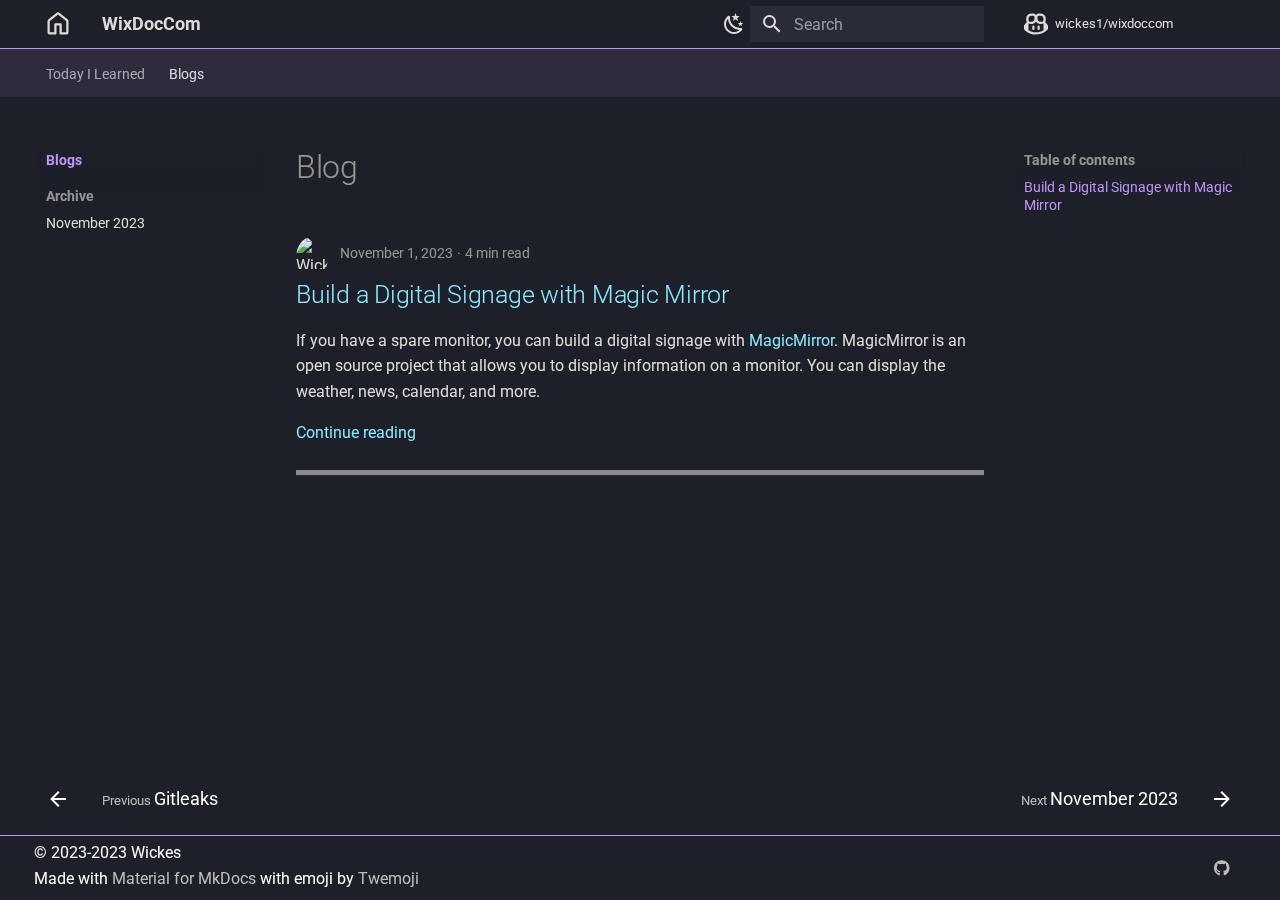
==== commit 436ae85b: "Deployed a3829ab with MkDocs version: 1.5.3" ====
--- a/blog/index.html
+++ b/blog/index.html
@@ -1,4 +1,4 @@
-<!doctype html><html lang=en class=no-js> <head><meta charset=utf-8><meta name=viewport content="width=device-width,initial-scale=1"><meta name=description content="Wickes' little wiki"><meta name=author content=Wickes1><link href=https://wix-doc.com/blog/ rel=canonical><link href=../til/gitleaks/ rel=prev><link href=archive/2023/11/ rel=next><link rel=icon href=../assets/images/favicon.png><meta name=generator content="mkdocs-1.5.3, mkdocs-material-9.4.7"><title>Blog - WixDocCom</title><link rel=stylesheet href=../assets/stylesheets/main.4b4a2bd9.min.css><link rel=stylesheet href=../assets/stylesheets/palette.356b1318.min.css><script src=../assets/pymdownx-extras/material-extra-theme-TVq-kNRT.js type=text/javascript></script><script src=../assets/pymdownx-extras/material-extra-3rdparty-E-i8w1WA.js type=text/javascript></script><link rel=preconnect href=https://fonts.gstatic.com crossorigin><link rel=stylesheet href="https://fonts.googleapis.com/css?family=Roboto:300,300i,400,400i,700,700i%7CRoboto+Mono:400,400i,700,700i&display=fallback"><style>:root{--md-text-font:"Roboto";--md-code-font:"Roboto Mono"}</style><link rel=stylesheet href=../assets/stylesheets/extra.css><link rel=stylesheet href=../assets/pymdownx-extras/extra-ed665380f8.css><script>__md_scope=new URL("..",location),__md_hash=e=>[...e].reduce((e,_)=>(e<<5)-e+_.charCodeAt(0),0),__md_get=(e,_=localStorage,t=__md_scope)=>JSON.parse(_.getItem(t.pathname+"."+e)),__md_set=(e,_,t=localStorage,a=__md_scope)=>{try{t.setItem(a.pathname+"."+e,JSON.stringify(_))}catch(e){}}</script><script id=__analytics>function __md_analytics(){function n(){dataLayer.push(arguments)}window.dataLayer=window.dataLayer||[],n("js",new Date),n("config","G-ZJ2YJHZ1DX"),document.addEventListener("DOMContentLoaded",function(){document.forms.search&&document.forms.search.query.addEventListener("blur",function(){this.value&&n("event","search",{search_term:this.value})}),document$.subscribe(function(){var a=document.forms.feedback;if(void 0!==a)for(var e of a.querySelectorAll("[type=submit]"))e.addEventListener("click",function(e){e.preventDefault();var t=document.location.pathname,e=this.getAttribute("data-md-value");n("event","feedback",{page:t,data:e}),a.firstElementChild.disabled=!0;e=a.querySelector(".md-feedback__note [data-md-value='"+e+"']");e&&(e.hidden=!1)}),a.hidden=!1}),location$.subscribe(function(e){n("config","G-ZJ2YJHZ1DX",{page_path:e.pathname})})});var e=document.createElement("script");e.async=!0,e.src="https://www.googletagmanager.com/gtag/js?id=G-ZJ2YJHZ1DX",document.getElementById("__analytics").insertAdjacentElement("afterEnd",e)}</script><script>"undefined"!=typeof __md_analytics&&__md_analytics()</script><meta property=og:type content=website><meta property=og:title content="Blog - WixDocCom"><meta property=og:description content="Wickes' little wiki"><meta property=og:image content=https://wix-doc.com/assets/images/social/blog/index.png><meta property=og:image:type content=image/png><meta property=og:image:width content=1200><meta property=og:image:height content=630><meta content=https://wix-doc.com/blog/ property=og:url><meta name=twitter:card content=summary_large_image><meta name=twitter:title content="Blog - WixDocCom"><meta name=twitter:description content="Wickes' little wiki"><meta name=twitter:image content=https://wix-doc.com/assets/images/social/blog/index.png><link href=../assets/stylesheets/glightbox.min.css rel=stylesheet><style>
+<!doctype html><html lang=en class=no-js> <head><meta charset=utf-8><meta name=viewport content="width=device-width,initial-scale=1"><meta name=description content="Wickes' little wiki"><meta name=author content=Wickes1><link href=https://wix-doc.com/blog/ rel=canonical><link href=../til/gitleaks/ rel=prev><link href=archive/2023/11/ rel=next><link rel=icon href=../assets/favicon.svg><meta name=generator content="mkdocs-1.5.3, mkdocs-material-9.4.7"><title>Blog - WixDocCom</title><link rel=stylesheet href=../assets/stylesheets/main.4b4a2bd9.min.css><link rel=stylesheet href=../assets/stylesheets/palette.356b1318.min.css><script src=../assets/pymdownx-extras/material-extra-theme-TVq-kNRT.js type=text/javascript></script><script src=../assets/pymdownx-extras/material-extra-3rdparty-E-i8w1WA.js type=text/javascript></script><link rel=preconnect href=https://fonts.gstatic.com crossorigin><link rel=stylesheet href="https://fonts.googleapis.com/css?family=Roboto:300,300i,400,400i,700,700i%7CRoboto+Mono:400,400i,700,700i&display=fallback"><style>:root{--md-text-font:"Roboto";--md-code-font:"Roboto Mono"}</style><link rel=stylesheet href=../assets/stylesheets/extra.css><link rel=stylesheet href=../assets/pymdownx-extras/extra-ed665380f8.css><script>__md_scope=new URL("..",location),__md_hash=e=>[...e].reduce((e,_)=>(e<<5)-e+_.charCodeAt(0),0),__md_get=(e,_=localStorage,t=__md_scope)=>JSON.parse(_.getItem(t.pathname+"."+e)),__md_set=(e,_,t=localStorage,a=__md_scope)=>{try{t.setItem(a.pathname+"."+e,JSON.stringify(_))}catch(e){}}</script><script id=__analytics>function __md_analytics(){function n(){dataLayer.push(arguments)}window.dataLayer=window.dataLayer||[],n("js",new Date),n("config","G-ZJ2YJHZ1DX"),document.addEventListener("DOMContentLoaded",function(){document.forms.search&&document.forms.search.query.addEventListener("blur",function(){this.value&&n("event","search",{search_term:this.value})}),document$.subscribe(function(){var a=document.forms.feedback;if(void 0!==a)for(var e of a.querySelectorAll("[type=submit]"))e.addEventListener("click",function(e){e.preventDefault();var t=document.location.pathname,e=this.getAttribute("data-md-value");n("event","feedback",{page:t,data:e}),a.firstElementChild.disabled=!0;e=a.querySelector(".md-feedback__note [data-md-value='"+e+"']");e&&(e.hidden=!1)}),a.hidden=!1}),location$.subscribe(function(e){n("config","G-ZJ2YJHZ1DX",{page_path:e.pathname})})});var e=document.createElement("script");e.async=!0,e.src="https://www.googletagmanager.com/gtag/js?id=G-ZJ2YJHZ1DX",document.getElementById("__analytics").insertAdjacentElement("afterEnd",e)}</script><script>"undefined"!=typeof __md_analytics&&__md_analytics()</script><meta property=og:type content=website><meta property=og:title content="Blog - WixDocCom"><meta property=og:description content="Wickes' little wiki"><meta property=og:image content=https://wix-doc.com/assets/images/social/blog/index.png><meta property=og:image:type content=image/png><meta property=og:image:width content=1200><meta property=og:image:height content=630><meta content=https://wix-doc.com/blog/ property=og:url><meta name=twitter:card content=summary_large_image><meta name=twitter:title content="Blog - WixDocCom"><meta name=twitter:description content="Wickes' little wiki"><meta name=twitter:image content=https://wix-doc.com/assets/images/social/blog/index.png><link href=../assets/stylesheets/glightbox.min.css rel=stylesheet><style>
         html.glightbox-open { overflow: initial; height: 100%; }
         .gslide-title { margin-top: 0px; user-select: text; }
         .gslide-desc { color: #666; user-select: text; }
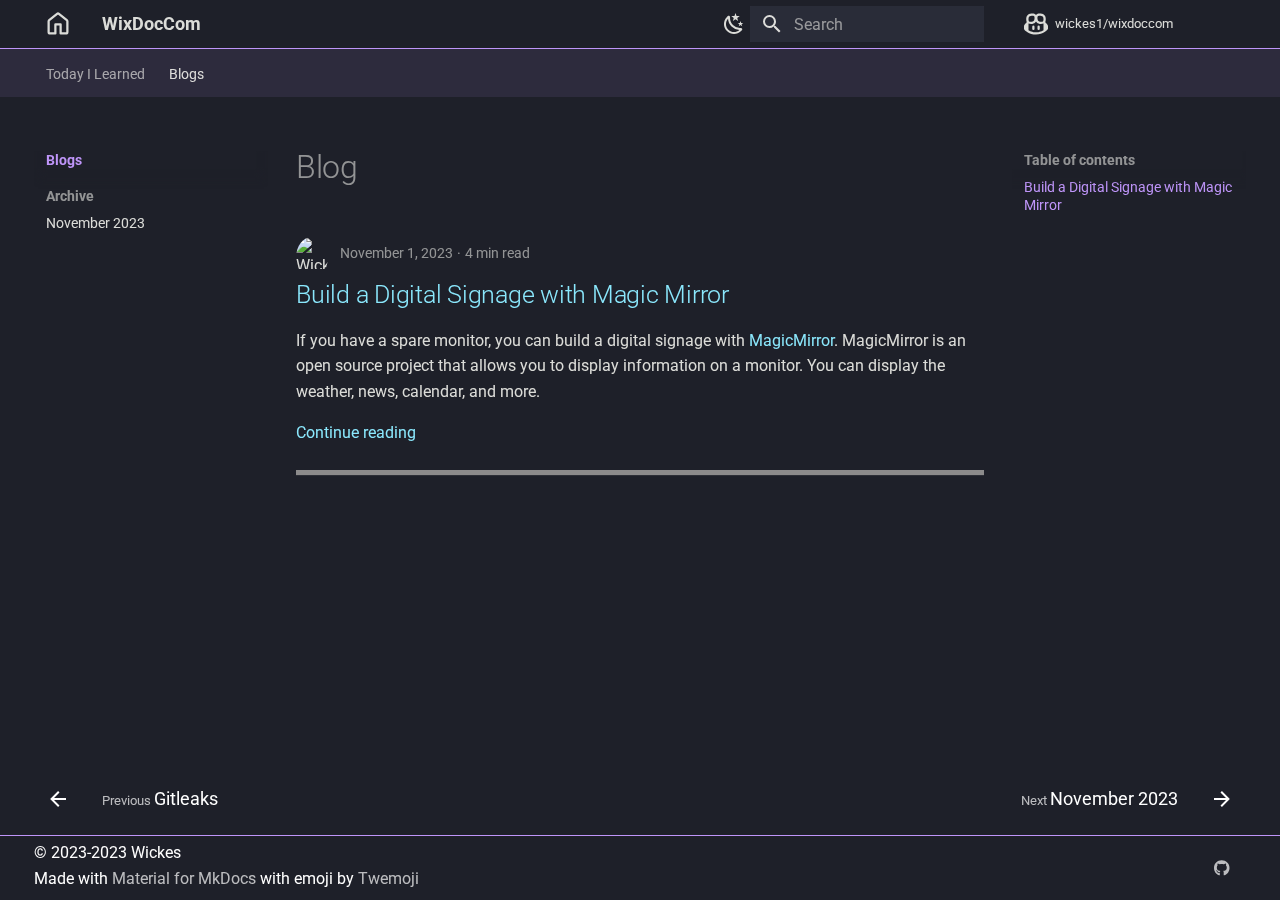
==== commit f69986b9: "Deployed ffabca3 with MkDocs version: 1.5.3" ====
--- a/blog/index.html
+++ b/blog/index.html
@@ -9,4 +9,4 @@
             body[data-md-color-scheme="slate"] .gdesc-inner { background: var(--md-default-bg-color);}
             body[data-md-color-scheme="slate"] .gslide-title { color: var(--md-default-fg-color);}
             body[data-md-color-scheme="slate"] .gslide-desc { color: var(--md-default-fg-color);}
-            </style><script src=../assets/javascripts/glightbox.min.js></script></head> <body dir=ltr data-md-color-scheme=dracula data-md-color-primary=deep-purple data-md-color-accent=deep-purple> <input class=md-toggle data-md-toggle=drawer type=checkbox id=__drawer autocomplete=off> <input class=md-toggle data-md-toggle=search type=checkbox id=__search autocomplete=off> <label class=md-overlay for=__drawer></label> <div data-md-component=skip> <a href=#blog class=md-skip> Skip to content </a> </div> <div data-md-component=announce> </div> <header class=md-header data-md-component=header> <nav class="md-header__inner md-grid" aria-label=header.title> <a href=https://wix-doc.com/ title=WixDocCom class="md-header__button md-logo" aria-label=WixDocCom> <svg xmlns=http://www.w3.org/2000/svg viewbox="0 0 16 16"><path d="M6.906.664a1.749 1.749 0 0 1 2.187 0l5.25 4.2c.415.332.657.835.657 1.367v7.019A1.75 1.75 0 0 1 13.25 15h-3.5a.75.75 0 0 1-.75-.75V9H7v5.25a.75.75 0 0 1-.75.75h-3.5A1.75 1.75 0 0 1 1 13.25V6.23c0-.531.242-1.034.657-1.366l5.25-4.2Zm1.25 1.171a.25.25 0 0 0-.312 0l-5.25 4.2a.25.25 0 0 0-.094.196v7.019c0 .138.112.25.25.25H5.5V8.25a.75.75 0 0 1 .75-.75h3.5a.75.75 0 0 1 .75.75v5.25h2.75a.25.25 0 0 0 .25-.25V6.23a.25.25 0 0 0-.094-.195Z"/></svg> </a> <label class="md-header__button md-icon" for=__drawer> <svg xmlns=http://www.w3.org/2000/svg viewbox="0 0 24 24"><path d="M3 6h18v2H3V6m0 5h18v2H3v-2m0 5h18v2H3v-2Z"/></svg> </label> <div class=md-header__title data-md-component=header-title> <div class=md-header__ellipsis> <div class=md-header__topic> <span class=md-ellipsis> WixDocCom </span> </div> <div class=md-header__topic data-md-component=header-topic> <span class=md-ellipsis> Blog </span> </div> </div> </div> <div class=md-header__options> <div class="md-header-nav__scheme md-header-nav__button md-source__icon md-icon"> <a href=javascript:toggleScheme(); title="Light mode" class=light-mode> <svg xmlns=http://www.w3.org/2000/svg viewbox="0 0 24 24"><path d="M12 7a5 5 0 0 1 5 5 5 5 0 0 1-5 5 5 5 0 0 1-5-5 5 5 0 0 1 5-5m0 2a3 3 0 0 0-3 3 3 3 0 0 0 3 3 3 3 0 0 0 3-3 3 3 0 0 0-3-3m0-7 2.39 3.42C13.65 5.15 12.84 5 12 5c-.84 0-1.65.15-2.39.42L12 2M3.34 7l4.16-.35A7.2 7.2 0 0 0 5.94 8.5c-.44.74-.69 1.5-.83 2.29L3.34 7m.02 10 1.76-3.77a7.131 7.131 0 0 0 2.38 4.14L3.36 17M20.65 7l-1.77 3.79a7.023 7.023 0 0 0-2.38-4.15l4.15.36m-.01 10-4.14.36c.59-.51 1.12-1.14 1.54-1.86.42-.73.69-1.5.83-2.29L20.64 17M12 22l-2.41-3.44c.74.27 1.55.44 2.41.44.82 0 1.63-.17 2.37-.44L12 22Z"/></svg> </a> <a href=javascript:toggleScheme(); title="Dark mode" class=dark-mode> <svg xmlns=http://www.w3.org/2000/svg viewbox="0 0 24 24"><path d="m17.75 4.09-2.53 1.94.91 3.06-2.63-1.81-2.63 1.81.91-3.06-2.53-1.94L12.44 4l1.06-3 1.06 3 3.19.09m3.5 6.91-1.64 1.25.59 1.98-1.7-1.17-1.7 1.17.59-1.98L15.75 11l2.06-.05L18.5 9l.69 1.95 2.06.05m-2.28 4.95c.83-.08 1.72 1.1 1.19 1.85-.32.45-.66.87-1.08 1.27C15.17 23 8.84 23 4.94 19.07c-3.91-3.9-3.91-10.24 0-14.14.4-.4.82-.76 1.27-1.08.75-.53 1.93.36 1.85 1.19-.27 2.86.69 5.83 2.89 8.02a9.96 9.96 0 0 0 8.02 2.89m-1.64 2.02a12.08 12.08 0 0 1-7.8-3.47c-2.17-2.19-3.33-5-3.49-7.82-2.81 3.14-2.7 7.96.31 10.98 3.02 3.01 7.84 3.12 10.98.31Z"/></svg> </a> <a href=javascript:toggleScheme(); title="System preference" class=system-mode> <svg xmlns=http://www.w3.org/2000/svg viewbox="0 0 24 24"><path d="M7.5 2c-1.79 1.15-3 3.18-3 5.5s1.21 4.35 3.03 5.5C4.46 13 2 10.54 2 7.5A5.5 5.5 0 0 1 7.5 2m11.57 1.5 1.43 1.43L4.93 20.5 3.5 19.07 19.07 3.5m-6.18 2.43L11.41 5 9.97 6l.42-1.7L9 3.24l1.75-.12.58-1.65L12 3.1l1.73.03-1.35 1.13.51 1.67m-3.3 3.61-1.16-.73-1.12.78.34-1.32-1.09-.83 1.36-.09.45-1.29.51 1.27 1.36.03-1.05.87.4 1.31M19 13.5a5.5 5.5 0 0 1-5.5 5.5c-1.22 0-2.35-.4-3.26-1.07l7.69-7.69c.67.91 1.07 2.04 1.07 3.26m-4.4 6.58 2.77-1.15-.24 3.35-2.53-2.2m4.33-2.7 1.15-2.77 2.2 2.54-3.35.23m1.15-4.96-1.14-2.78 3.34.24-2.2 2.54M9.63 18.93l2.77 1.15-2.53 2.19-.24-3.34Z"/></svg> </a> <a href=javascript:toggleScheme(); title="Unknown scheme" class=unknown-mode> <svg xmlns=http://www.w3.org/2000/svg viewbox="0 0 24 24"><path d="m15.07 11.25-.9.92C13.45 12.89 13 13.5 13 15h-2v-.5c0-1.11.45-2.11 1.17-2.83l1.24-1.26c.37-.36.59-.86.59-1.41a2 2 0 0 0-2-2 2 2 0 0 0-2 2H8a4 4 0 0 1 4-4 4 4 0 0 1 4 4 3.2 3.2 0 0 1-.93 2.25M13 19h-2v-2h2M12 2A10 10 0 0 0 2 12a10 10 0 0 0 10 10 10 10 0 0 0 10-10c0-5.53-4.5-10-10-10Z"/></svg> </a> </div> </div> <label class="md-header__button md-icon" for=__search> <svg xmlns=http://www.w3.org/2000/svg viewbox="0 0 24 24"><path d="M9.5 3A6.5 6.5 0 0 1 16 9.5c0 1.61-.59 3.09-1.56 4.23l.27.27h.79l5 5-1.5 1.5-5-5v-.79l-.27-.27A6.516 6.516 0 0 1 9.5 16 6.5 6.5 0 0 1 3 9.5 6.5 6.5 0 0 1 9.5 3m0 2C7 5 5 7 5 9.5S7 14 9.5 14 14 12 14 9.5 12 5 9.5 5Z"/></svg> </label> <div class=md-search data-md-component=search role=dialog> <label class=md-search__overlay for=__search></label> <div class=md-search__inner role=search> <form class=md-search__form name=search> <input type=text class=md-search__input name=query aria-label=Search placeholder=Search autocapitalize=off autocorrect=off autocomplete=off spellcheck=false data-md-component=search-query required> <label class="md-search__icon md-icon" for=__search> <svg xmlns=http://www.w3.org/2000/svg viewbox="0 0 24 24"><path d="M9.5 3A6.5 6.5 0 0 1 16 9.5c0 1.61-.59 3.09-1.56 4.23l.27.27h.79l5 5-1.5 1.5-5-5v-.79l-.27-.27A6.516 6.516 0 0 1 9.5 16 6.5 6.5 0 0 1 3 9.5 6.5 6.5 0 0 1 9.5 3m0 2C7 5 5 7 5 9.5S7 14 9.5 14 14 12 14 9.5 12 5 9.5 5Z"/></svg> <svg xmlns=http://www.w3.org/2000/svg viewbox="0 0 24 24"><path d="M20 11v2H8l5.5 5.5-1.42 1.42L4.16 12l7.92-7.92L13.5 5.5 8 11h12Z"/></svg> </label> <nav class=md-search__options aria-label=Search> <a href=javascript:void(0) class="md-search__icon md-icon" title=Share aria-label=Share data-clipboard data-clipboard-text data-md-component=search-share tabindex=-1> <svg xmlns=http://www.w3.org/2000/svg viewbox="0 0 24 24"><path d="M18 16.08c-.76 0-1.44.3-1.96.77L8.91 12.7c.05-.23.09-.46.09-.7 0-.24-.04-.47-.09-.7l7.05-4.11c.54.5 1.25.81 2.04.81a3 3 0 0 0 3-3 3 3 0 0 0-3-3 3 3 0 0 0-3 3c0 .24.04.47.09.7L8.04 9.81C7.5 9.31 6.79 9 6 9a3 3 0 0 0-3 3 3 3 0 0 0 3 3c.79 0 1.5-.31 2.04-.81l7.12 4.15c-.05.21-.08.43-.08.66 0 1.61 1.31 2.91 2.92 2.91 1.61 0 2.92-1.3 2.92-2.91A2.92 2.92 0 0 0 18 16.08Z"/></svg> </a> <button type=reset class="md-search__icon md-icon" title=Clear aria-label=Clear tabindex=-1> <svg xmlns=http://www.w3.org/2000/svg viewbox="0 0 24 24"><path d="M19 6.41 17.59 5 12 10.59 6.41 5 5 6.41 10.59 12 5 17.59 6.41 19 12 13.41 17.59 19 19 17.59 13.41 12 19 6.41Z"/></svg> </button> </nav> <div class=md-search__suggest data-md-component=search-suggest></div> </form> <div class=md-search__output> <div class=md-search__scrollwrap data-md-scrollfix> <div class=md-search-result data-md-component=search-result> <div class=md-search-result__meta> Initializing search </div> <ol class=md-search-result__list role=presentation></ol> </div> </div> </div> </div> </div> <div class=md-header__source> <a href=https://github.com/wickes1/wixdoccom title="Go to repository" class=md-source data-md-component=source> <div class="md-source__icon md-icon"> <svg xmlns=http://www.w3.org/2000/svg viewbox="0 0 16 16"><path d="M7.998 15.035c-4.562 0-7.873-2.914-7.998-3.749V9.338c.085-.628.677-1.686 1.588-2.065.013-.07.024-.143.036-.218.029-.183.06-.384.126-.612-.201-.508-.254-1.084-.254-1.656 0-.87.128-1.769.693-2.484.579-.733 1.494-1.124 2.724-1.261 1.206-.134 2.262.034 2.944.765.05.053.096.108.139.165.044-.057.094-.112.143-.165.682-.731 1.738-.899 2.944-.765 1.23.137 2.145.528 2.724 1.261.566.715.693 1.614.693 2.484 0 .572-.053 1.148-.254 1.656.066.228.098.429.126.612.012.076.024.148.037.218.924.385 1.522 1.471 1.591 2.095v1.872c0 .766-3.351 3.795-8.002 3.795Zm0-1.485c2.28 0 4.584-1.11 5.002-1.433V7.862l-.023-.116c-.49.21-1.075.291-1.727.291-1.146 0-2.059-.327-2.71-.991A3.222 3.222 0 0 1 8 6.303a3.24 3.24 0 0 1-.544.743c-.65.664-1.563.991-2.71.991-.652 0-1.236-.081-1.727-.291l-.023.116v4.255c.419.323 2.722 1.433 5.002 1.433ZM6.762 2.83c-.193-.206-.637-.413-1.682-.297-1.019.113-1.479.404-1.713.7-.247.312-.369.789-.369 1.554 0 .793.129 1.171.308 1.371.162.181.519.379 1.442.379.853 0 1.339-.235 1.638-.54.315-.322.527-.827.617-1.553.117-.935-.037-1.395-.241-1.614Zm4.155-.297c-1.044-.116-1.488.091-1.681.297-.204.219-.359.679-.242 1.614.091.726.303 1.231.618 1.553.299.305.784.54 1.638.54.922 0 1.28-.198 1.442-.379.179-.2.308-.578.308-1.371 0-.765-.123-1.242-.37-1.554-.233-.296-.693-.587-1.713-.7Z"/><path d="M6.25 9.037a.75.75 0 0 1 .75.75v1.501a.75.75 0 0 1-1.5 0V9.787a.75.75 0 0 1 .75-.75Zm4.25.75v1.501a.75.75 0 0 1-1.5 0V9.787a.75.75 0 0 1 1.5 0Z"/></svg> </div> <div class=md-source__repository> wickes1/wixdoccom </div> </a> </div> </nav> </header> <div class=md-container data-md-component=container> <nav class=md-tabs aria-label=Tabs data-md-component=tabs> <div class=md-grid> <ul class=md-tabs__list> <li class=md-tabs__item> <a href=../til/ class=md-tabs__link> Today I Learned </a> </li> <li class="md-tabs__item md-tabs__item--active"> <a href=./ class=md-tabs__link> Blogs </a> </li> </ul> </div> </nav> <main class=md-main data-md-component=main> <div class="md-main__inner md-grid"> <div class="md-sidebar md-sidebar--primary" data-md-component=sidebar data-md-type=navigation> <div class=md-sidebar__scrollwrap> <div class=md-sidebar__inner> <nav class="md-nav md-nav--primary md-nav--lifted" aria-label=Navigation data-md-level=0> <label class=md-nav__title for=__drawer> <a href=.. title=WixDocCom class="md-nav__button md-logo" aria-label=WixDocCom data-md-component=logo> <svg xmlns=http://www.w3.org/2000/svg viewbox="0 0 16 16"><path d="M6.906.664a1.749 1.749 0 0 1 2.187 0l5.25 4.2c.415.332.657.835.657 1.367v7.019A1.75 1.75 0 0 1 13.25 15h-3.5a.75.75 0 0 1-.75-.75V9H7v5.25a.75.75 0 0 1-.75.75h-3.5A1.75 1.75 0 0 1 1 13.25V6.23c0-.531.242-1.034.657-1.366l5.25-4.2Zm1.25 1.171a.25.25 0 0 0-.312 0l-5.25 4.2a.25.25 0 0 0-.094.196v7.019c0 .138.112.25.25.25H5.5V8.25a.75.75 0 0 1 .75-.75h3.5a.75.75 0 0 1 .75.75v5.25h2.75a.25.25 0 0 0 .25-.25V6.23a.25.25 0 0 0-.094-.195Z"/></svg> </a> WixDocCom </label> <div class=md-nav__source> <a href=https://github.com/wickes1/wixdoccom title="Go to repository" class=md-source data-md-component=source> <div class="md-source__icon md-icon"> <svg xmlns=http://www.w3.org/2000/svg viewbox="0 0 16 16"><path d="M7.998 15.035c-4.562 0-7.873-2.914-7.998-3.749V9.338c.085-.628.677-1.686 1.588-2.065.013-.07.024-.143.036-.218.029-.183.06-.384.126-.612-.201-.508-.254-1.084-.254-1.656 0-.87.128-1.769.693-2.484.579-.733 1.494-1.124 2.724-1.261 1.206-.134 2.262.034 2.944.765.05.053.096.108.139.165.044-.057.094-.112.143-.165.682-.731 1.738-.899 2.944-.765 1.23.137 2.145.528 2.724 1.261.566.715.693 1.614.693 2.484 0 .572-.053 1.148-.254 1.656.066.228.098.429.126.612.012.076.024.148.037.218.924.385 1.522 1.471 1.591 2.095v1.872c0 .766-3.351 3.795-8.002 3.795Zm0-1.485c2.28 0 4.584-1.11 5.002-1.433V7.862l-.023-.116c-.49.21-1.075.291-1.727.291-1.146 0-2.059-.327-2.71-.991A3.222 3.222 0 0 1 8 6.303a3.24 3.24 0 0 1-.544.743c-.65.664-1.563.991-2.71.991-.652 0-1.236-.081-1.727-.291l-.023.116v4.255c.419.323 2.722 1.433 5.002 1.433ZM6.762 2.83c-.193-.206-.637-.413-1.682-.297-1.019.113-1.479.404-1.713.7-.247.312-.369.789-.369 1.554 0 .793.129 1.171.308 1.371.162.181.519.379 1.442.379.853 0 1.339-.235 1.638-.54.315-.322.527-.827.617-1.553.117-.935-.037-1.395-.241-1.614Zm4.155-.297c-1.044-.116-1.488.091-1.681.297-.204.219-.359.679-.242 1.614.091.726.303 1.231.618 1.553.299.305.784.54 1.638.54.922 0 1.28-.198 1.442-.379.179-.2.308-.578.308-1.371 0-.765-.123-1.242-.37-1.554-.233-.296-.693-.587-1.713-.7Z"/><path d="M6.25 9.037a.75.75 0 0 1 .75.75v1.501a.75.75 0 0 1-1.5 0V9.787a.75.75 0 0 1 .75-.75Zm4.25.75v1.501a.75.75 0 0 1-1.5 0V9.787a.75.75 0 0 1 1.5 0Z"/></svg> </div> <div class=md-source__repository> wickes1/wixdoccom </div> </a> </div> <ul class=md-nav__list data-md-scrollfix> <li class="md-nav__item md-nav__item--section md-nav__item--nested"> <input class="md-nav__toggle md-toggle " type=checkbox id=__nav_1> <div class="md-nav__link md-nav__container"> <a href=../til/ class="md-nav__link "> <span class=md-ellipsis> Today I Learned </span> </a> <label class="md-nav__link " for=__nav_1 id=__nav_1_label tabindex> <span class="md-nav__icon md-icon"></span> </label> </div> <nav class=md-nav data-md-level=1 aria-labelledby=__nav_1_label aria-expanded=false> <label class=md-nav__title for=__nav_1> <span class="md-nav__icon md-icon"></span> Today I Learned </label> <ul class=md-nav__list data-md-scrollfix> <li class=md-nav__item> <a href=../til/arch-linux/ class=md-nav__link> <span class=md-ellipsis> Arch Linux </span> </a> </li> <li class=md-nav__item> <a href=../til/cloudflare/ class=md-nav__link> <span class=md-ellipsis> Cloudflare </span> </a> </li> <li class=md-nav__item> <a href=../til/docker-compose/ class=md-nav__link> <span class=md-ellipsis> Docker Compose </span> </a> </li> <li class=md-nav__item> <a href=../til/gitleaks/ class=md-nav__link> <span class=md-ellipsis> Gitleaks </span> </a> </li> </ul> </nav> </li> <li class="md-nav__item md-nav__item--active md-nav__item--section md-nav__item--nested"> <input class="md-nav__toggle md-toggle " type=checkbox id=__nav_2 checked> <div class="md-nav__link md-nav__container"> <a href=./ class="md-nav__link md-nav__link--active"> <span class=md-ellipsis> Blogs </span> </a> <label class="md-nav__link md-nav__link--active" for=__nav_2 id=__nav_2_label tabindex> <span class="md-nav__icon md-icon"></span> </label> </div> <nav class=md-nav data-md-level=1 aria-labelledby=__nav_2_label aria-expanded=true> <label class=md-nav__title for=__nav_2> <span class="md-nav__icon md-icon"></span> Blogs </label> <ul class=md-nav__list data-md-scrollfix> <li class="md-nav__item md-nav__item--section md-nav__item--nested"> <input class="md-nav__toggle md-toggle " type=checkbox id=__nav_2_2> <label class=md-nav__link for=__nav_2_2 id=__nav_2_2_label tabindex> <span class=md-ellipsis> Archive </span> <span class="md-nav__icon md-icon"></span> </label> <nav class=md-nav data-md-level=2 aria-labelledby=__nav_2_2_label aria-expanded=false> <label class=md-nav__title for=__nav_2_2> <span class="md-nav__icon md-icon"></span> Archive </label> <ul class=md-nav__list data-md-scrollfix> <li class=md-nav__item> <a href=archive/2023/11/ class=md-nav__link> <span class=md-ellipsis> November 2023 </span> </a> </li> </ul> </nav> </li> </ul> </nav> </li> </ul> </nav> </div> </div> </div> <div class="md-sidebar md-sidebar--secondary" data-md-component=sidebar data-md-type=toc> <div class=md-sidebar__scrollwrap> <div class=md-sidebar__inner> <nav class="md-nav md-nav--secondary" aria-label="Table of contents"> <label class=md-nav__title for=__toc> <span class="md-nav__icon md-icon"></span> Table of contents </label> <ul class=md-nav__list data-md-component=toc data-md-scrollfix> <li class=md-nav__item> <a href=#build-a-digital-signage-with-magic-mirror class=md-nav__link> Build a Digital Signage with Magic Mirror </a> </li> </ul> </nav> </div> </div> </div> <div class=md-content data-md-component=content> <div class=md-content__inner> <header class=md-typeset> <h1 id=blog>Blog<a class=headerlink href=#blog title="Permanent link">&para;</a></h1> </header> <article class="md-post md-post--excerpt"> <header class=md-post__header> <nav class="md-post__authors md-typeset"> <span class=md-author> <img src="https://avatars.githubusercontent.com/u/27881570?v=4" alt=Wickes> </span> </nav> <div class="md-post__meta md-meta"> <ul class=md-meta__list> <li class=md-meta__item> <time datetime="2023-11-01 00:00:00">November 1, 2023</time></li> <li class=md-meta__item> 4 min read </li> </ul> </div> </header> <div class="md-post__content md-typeset"> <h2 id=build-a-digital-signage-with-magic-mirror><a href=2023/11/build-digital-signage-magic-mirror/ class=toclink>Build a Digital Signage with Magic Mirror</a></h2> <p>If you have a spare monitor, you can build a digital signage with <a href=https://github.com/MichMich/MagicMirror rel=noopener target=_blank>MagicMirror</a>. MagicMirror is an open source project that allows you to display information on a monitor. You can display the weather, news, calendar, and more.</p> <nav class=md-post__action> <a href=2023/11/build-digital-signage-magic-mirror/ > Continue reading </a> </nav> <hr class=blog-break> </div> </article> <nav class=md-pagination> </nav> </div> </div> </div> <button type=button class="md-top md-icon" data-md-component=top hidden> <svg xmlns=http://www.w3.org/2000/svg viewbox="0 0 24 24"><path d="M13 20h-2V8l-5.5 5.5-1.42-1.42L12 4.16l7.92 7.92-1.42 1.42L13 8v12Z"/></svg> Back to top </button> </main> <footer class=md-footer> <nav class="md-footer__inner md-grid" aria-label=footer.title> <a href=../til/gitleaks/ class="md-footer__link md-footer__link--prev" rel=prev> <div class="md-footer__button md-icon"> <svg xmlns=http://www.w3.org/2000/svg viewbox="0 0 24 24"><path d="M20 11v2H8l5.5 5.5-1.42 1.42L4.16 12l7.92-7.92L13.5 5.5 8 11h12Z"/></svg> </div> <div class=md-footer__title> <div class=md-ellipsis> <span class=md-footer__direction> Previous </span> Gitleaks </div> </div> </a> <a href=archive/2023/11/ class="md-footer__link md-footer__link--next" rel=next> <div class=md-footer__title> <div class=md-ellipsis> <span class=md-footer__direction> Next </span> November 2023 </div> </div> <div class="md-footer__button md-icon"> <svg xmlns=http://www.w3.org/2000/svg viewbox="0 0 24 24"><path d="M4 11v2h12l-5.5 5.5 1.42 1.42L19.84 12l-7.92-7.92L10.5 5.5 16 11H4Z"/></svg> </div> </a> </nav> <div class="md-footer-meta md-typeset"> <div class="md-footer-meta__inner md-grid"> <div class=md-footer-copyright> <div class=md-footer-copyright__highlight> &copy; 2023-2023 Wickes<br> </div> Made with <a href=https://squidfunk.github.io/mkdocs-material/ target=_blank rel=noopener> Material for MkDocs </a> with emoji by <a href=https://github.com/twitter/twemoji target=_blank rel=noopener> Twemoji </a> </div> <div class=md-social> <a href=https://github.com/wickes1 target=_blank rel=noopener title=github.com class=md-social__link> <svg xmlns=http://www.w3.org/2000/svg viewbox="0 0 496 512"><!-- Font Awesome Free 6.4.2 by @fontawesome - https://fontawesome.com License - https://fontawesome.com/license/free (Icons: CC BY 4.0, Fonts: SIL OFL 1.1, Code: MIT License) Copyright 2023 Fonticons, Inc.--><path d="M165.9 397.4c0 2-2.3 3.6-5.2 3.6-3.3.3-5.6-1.3-5.6-3.6 0-2 2.3-3.6 5.2-3.6 3-.3 5.6 1.3 5.6 3.6zm-31.1-4.5c-.7 2 1.3 4.3 4.3 4.9 2.6 1 5.6 0 6.2-2s-1.3-4.3-4.3-5.2c-2.6-.7-5.5.3-6.2 2.3zm44.2-1.7c-2.9.7-4.9 2.6-4.6 4.9.3 2 2.9 3.3 5.9 2.6 2.9-.7 4.9-2.6 4.6-4.6-.3-1.9-3-3.2-5.9-2.9zM244.8 8C106.1 8 0 113.3 0 252c0 110.9 69.8 205.8 169.5 239.2 12.8 2.3 17.3-5.6 17.3-12.1 0-6.2-.3-40.4-.3-61.4 0 0-70 15-84.7-29.8 0 0-11.4-29.1-27.8-36.6 0 0-22.9-15.7 1.6-15.4 0 0 24.9 2 38.6 25.8 21.9 38.6 58.6 27.5 72.9 20.9 2.3-16 8.8-27.1 16-33.7-55.9-6.2-112.3-14.3-112.3-110.5 0-27.5 7.6-41.3 23.6-58.9-2.6-6.5-11.1-33.3 2.6-67.9 20.9-6.5 69 27 69 27 20-5.6 41.5-8.5 62.8-8.5s42.8 2.9 62.8 8.5c0 0 48.1-33.6 69-27 13.7 34.7 5.2 61.4 2.6 67.9 16 17.7 25.8 31.5 25.8 58.9 0 96.5-58.9 104.2-114.8 110.5 9.2 7.9 17 22.9 17 46.4 0 33.7-.3 75.4-.3 83.6 0 6.5 4.6 14.4 17.3 12.1C428.2 457.8 496 362.9 496 252 496 113.3 383.5 8 244.8 8zM97.2 352.9c-1.3 1-1 3.3.7 5.2 1.6 1.6 3.9 2.3 5.2 1 1.3-1 1-3.3-.7-5.2-1.6-1.6-3.9-2.3-5.2-1zm-10.8-8.1c-.7 1.3.3 2.9 2.3 3.9 1.6 1 3.6.7 4.3-.7.7-1.3-.3-2.9-2.3-3.9-2-.6-3.6-.3-4.3.7zm32.4 35.6c-1.6 1.3-1 4.3 1.3 6.2 2.3 2.3 5.2 2.6 6.5 1 1.3-1.3.7-4.3-1.3-6.2-2.2-2.3-5.2-2.6-6.5-1zm-11.4-14.7c-1.6 1-1.6 3.6 0 5.9 1.6 2.3 4.3 3.3 5.6 2.3 1.6-1.3 1.6-3.9 0-6.2-1.4-2.3-4-3.3-5.6-2z"/></svg> </a> </div> </div> </div> </footer> </div> <div class=md-dialog data-md-component=dialog> <div class="md-dialog__inner md-typeset"></div> </div> <script id=__config type=application/json>{"base": "..", "features": ["search.highlight", "search.suggest", "search.share", "content.code.copy", "content.code.annotate", "toc.follow", "navigation.top", "navigation.tabs", "navigation.prune", "navigation.path", "navigation.indexes", "navigation.footer", "navigation.tracking", "navigation.sections", "navigation.tabs.dropdown"], "search": "../assets/javascripts/workers/search.f886a092.min.js", "translations": {"clipboard.copied": "Copied to clipboard", "clipboard.copy": "Copy to clipboard", "search.result.more.one": "1 more on this page", "search.result.more.other": "# more on this page", "search.result.none": "No matching documents", "search.result.one": "1 matching document", "search.result.other": "# matching documents", "search.result.placeholder": "Type to start searching", "search.result.term.missing": "Missing", "select.version": "Select version"}}</script> <script src=../assets/javascripts/bundle.aecac24b.min.js></script> <script src=..></script> <script src=../assets/pymdownx-extras/extra-loader-q9CWAeV9.js></script> <script>document$.subscribe(() => {const lightbox = GLightbox({"touchNavigation": true, "loop": false, "zoomable": true, "draggable": true, "openEffect": "zoom", "closeEffect": "zoom", "slideEffect": "slide"});})</script></body> </html>+            </style><script src=../assets/javascripts/glightbox.min.js></script></head> <body dir=ltr data-md-color-scheme=dracula data-md-color-primary=deep-purple data-md-color-accent=deep-purple> <input class=md-toggle data-md-toggle=drawer type=checkbox id=__drawer autocomplete=off> <input class=md-toggle data-md-toggle=search type=checkbox id=__search autocomplete=off> <label class=md-overlay for=__drawer></label> <div data-md-component=skip> <a href=#blog class=md-skip> Skip to content </a> </div> <div data-md-component=announce> </div> <header class=md-header data-md-component=header> <nav class="md-header__inner md-grid" aria-label=header.title> <a href=https://wix-doc.com/ title=WixDocCom class="md-header__button md-logo" aria-label=WixDocCom> <svg xmlns=http://www.w3.org/2000/svg viewbox="0 0 16 16"><path d="M6.906.664a1.749 1.749 0 0 1 2.187 0l5.25 4.2c.415.332.657.835.657 1.367v7.019A1.75 1.75 0 0 1 13.25 15h-3.5a.75.75 0 0 1-.75-.75V9H7v5.25a.75.75 0 0 1-.75.75h-3.5A1.75 1.75 0 0 1 1 13.25V6.23c0-.531.242-1.034.657-1.366l5.25-4.2Zm1.25 1.171a.25.25 0 0 0-.312 0l-5.25 4.2a.25.25 0 0 0-.094.196v7.019c0 .138.112.25.25.25H5.5V8.25a.75.75 0 0 1 .75-.75h3.5a.75.75 0 0 1 .75.75v5.25h2.75a.25.25 0 0 0 .25-.25V6.23a.25.25 0 0 0-.094-.195Z"/></svg> </a> <label class="md-header__button md-icon" for=__drawer> <svg xmlns=http://www.w3.org/2000/svg viewbox="0 0 24 24"><path d="M3 6h18v2H3V6m0 5h18v2H3v-2m0 5h18v2H3v-2Z"/></svg> </label> <div class=md-header__title data-md-component=header-title> <div class=md-header__ellipsis> <div class=md-header__topic> <span class=md-ellipsis> WixDocCom </span> </div> <div class=md-header__topic data-md-component=header-topic> <span class=md-ellipsis> Blog </span> </div> </div> </div> <div class=md-header__options> <div class="md-header-nav__scheme md-header-nav__button md-source__icon md-icon"> <a href=javascript:toggleScheme(); title="Light mode" class=light-mode> <svg xmlns=http://www.w3.org/2000/svg viewbox="0 0 24 24"><path d="M12 7a5 5 0 0 1 5 5 5 5 0 0 1-5 5 5 5 0 0 1-5-5 5 5 0 0 1 5-5m0 2a3 3 0 0 0-3 3 3 3 0 0 0 3 3 3 3 0 0 0 3-3 3 3 0 0 0-3-3m0-7 2.39 3.42C13.65 5.15 12.84 5 12 5c-.84 0-1.65.15-2.39.42L12 2M3.34 7l4.16-.35A7.2 7.2 0 0 0 5.94 8.5c-.44.74-.69 1.5-.83 2.29L3.34 7m.02 10 1.76-3.77a7.131 7.131 0 0 0 2.38 4.14L3.36 17M20.65 7l-1.77 3.79a7.023 7.023 0 0 0-2.38-4.15l4.15.36m-.01 10-4.14.36c.59-.51 1.12-1.14 1.54-1.86.42-.73.69-1.5.83-2.29L20.64 17M12 22l-2.41-3.44c.74.27 1.55.44 2.41.44.82 0 1.63-.17 2.37-.44L12 22Z"/></svg> </a> <a href=javascript:toggleScheme(); title="Dark mode" class=dark-mode> <svg xmlns=http://www.w3.org/2000/svg viewbox="0 0 24 24"><path d="m17.75 4.09-2.53 1.94.91 3.06-2.63-1.81-2.63 1.81.91-3.06-2.53-1.94L12.44 4l1.06-3 1.06 3 3.19.09m3.5 6.91-1.64 1.25.59 1.98-1.7-1.17-1.7 1.17.59-1.98L15.75 11l2.06-.05L18.5 9l.69 1.95 2.06.05m-2.28 4.95c.83-.08 1.72 1.1 1.19 1.85-.32.45-.66.87-1.08 1.27C15.17 23 8.84 23 4.94 19.07c-3.91-3.9-3.91-10.24 0-14.14.4-.4.82-.76 1.27-1.08.75-.53 1.93.36 1.85 1.19-.27 2.86.69 5.83 2.89 8.02a9.96 9.96 0 0 0 8.02 2.89m-1.64 2.02a12.08 12.08 0 0 1-7.8-3.47c-2.17-2.19-3.33-5-3.49-7.82-2.81 3.14-2.7 7.96.31 10.98 3.02 3.01 7.84 3.12 10.98.31Z"/></svg> </a> <a href=javascript:toggleScheme(); title="System preference" class=system-mode> <svg xmlns=http://www.w3.org/2000/svg viewbox="0 0 24 24"><path d="M7.5 2c-1.79 1.15-3 3.18-3 5.5s1.21 4.35 3.03 5.5C4.46 13 2 10.54 2 7.5A5.5 5.5 0 0 1 7.5 2m11.57 1.5 1.43 1.43L4.93 20.5 3.5 19.07 19.07 3.5m-6.18 2.43L11.41 5 9.97 6l.42-1.7L9 3.24l1.75-.12.58-1.65L12 3.1l1.73.03-1.35 1.13.51 1.67m-3.3 3.61-1.16-.73-1.12.78.34-1.32-1.09-.83 1.36-.09.45-1.29.51 1.27 1.36.03-1.05.87.4 1.31M19 13.5a5.5 5.5 0 0 1-5.5 5.5c-1.22 0-2.35-.4-3.26-1.07l7.69-7.69c.67.91 1.07 2.04 1.07 3.26m-4.4 6.58 2.77-1.15-.24 3.35-2.53-2.2m4.33-2.7 1.15-2.77 2.2 2.54-3.35.23m1.15-4.96-1.14-2.78 3.34.24-2.2 2.54M9.63 18.93l2.77 1.15-2.53 2.19-.24-3.34Z"/></svg> </a> <a href=javascript:toggleScheme(); title="Unknown scheme" class=unknown-mode> <svg xmlns=http://www.w3.org/2000/svg viewbox="0 0 24 24"><path d="m15.07 11.25-.9.92C13.45 12.89 13 13.5 13 15h-2v-.5c0-1.11.45-2.11 1.17-2.83l1.24-1.26c.37-.36.59-.86.59-1.41a2 2 0 0 0-2-2 2 2 0 0 0-2 2H8a4 4 0 0 1 4-4 4 4 0 0 1 4 4 3.2 3.2 0 0 1-.93 2.25M13 19h-2v-2h2M12 2A10 10 0 0 0 2 12a10 10 0 0 0 10 10 10 10 0 0 0 10-10c0-5.53-4.5-10-10-10Z"/></svg> </a> </div> </div> <label class="md-header__button md-icon" for=__search> <svg xmlns=http://www.w3.org/2000/svg viewbox="0 0 24 24"><path d="M9.5 3A6.5 6.5 0 0 1 16 9.5c0 1.61-.59 3.09-1.56 4.23l.27.27h.79l5 5-1.5 1.5-5-5v-.79l-.27-.27A6.516 6.516 0 0 1 9.5 16 6.5 6.5 0 0 1 3 9.5 6.5 6.5 0 0 1 9.5 3m0 2C7 5 5 7 5 9.5S7 14 9.5 14 14 12 14 9.5 12 5 9.5 5Z"/></svg> </label> <div class=md-search data-md-component=search role=dialog> <label class=md-search__overlay for=__search></label> <div class=md-search__inner role=search> <form class=md-search__form name=search> <input type=text class=md-search__input name=query aria-label=Search placeholder=Search autocapitalize=off autocorrect=off autocomplete=off spellcheck=false data-md-component=search-query required> <label class="md-search__icon md-icon" for=__search> <svg xmlns=http://www.w3.org/2000/svg viewbox="0 0 24 24"><path d="M9.5 3A6.5 6.5 0 0 1 16 9.5c0 1.61-.59 3.09-1.56 4.23l.27.27h.79l5 5-1.5 1.5-5-5v-.79l-.27-.27A6.516 6.516 0 0 1 9.5 16 6.5 6.5 0 0 1 3 9.5 6.5 6.5 0 0 1 9.5 3m0 2C7 5 5 7 5 9.5S7 14 9.5 14 14 12 14 9.5 12 5 9.5 5Z"/></svg> <svg xmlns=http://www.w3.org/2000/svg viewbox="0 0 24 24"><path d="M20 11v2H8l5.5 5.5-1.42 1.42L4.16 12l7.92-7.92L13.5 5.5 8 11h12Z"/></svg> </label> <nav class=md-search__options aria-label=Search> <a href=javascript:void(0) class="md-search__icon md-icon" title=Share aria-label=Share data-clipboard data-clipboard-text data-md-component=search-share tabindex=-1> <svg xmlns=http://www.w3.org/2000/svg viewbox="0 0 24 24"><path d="M18 16.08c-.76 0-1.44.3-1.96.77L8.91 12.7c.05-.23.09-.46.09-.7 0-.24-.04-.47-.09-.7l7.05-4.11c.54.5 1.25.81 2.04.81a3 3 0 0 0 3-3 3 3 0 0 0-3-3 3 3 0 0 0-3 3c0 .24.04.47.09.7L8.04 9.81C7.5 9.31 6.79 9 6 9a3 3 0 0 0-3 3 3 3 0 0 0 3 3c.79 0 1.5-.31 2.04-.81l7.12 4.15c-.05.21-.08.43-.08.66 0 1.61 1.31 2.91 2.92 2.91 1.61 0 2.92-1.3 2.92-2.91A2.92 2.92 0 0 0 18 16.08Z"/></svg> </a> <button type=reset class="md-search__icon md-icon" title=Clear aria-label=Clear tabindex=-1> <svg xmlns=http://www.w3.org/2000/svg viewbox="0 0 24 24"><path d="M19 6.41 17.59 5 12 10.59 6.41 5 5 6.41 10.59 12 5 17.59 6.41 19 12 13.41 17.59 19 19 17.59 13.41 12 19 6.41Z"/></svg> </button> </nav> <div class=md-search__suggest data-md-component=search-suggest></div> </form> <div class=md-search__output> <div class=md-search__scrollwrap data-md-scrollfix> <div class=md-search-result data-md-component=search-result> <div class=md-search-result__meta> Initializing search </div> <ol class=md-search-result__list role=presentation></ol> </div> </div> </div> </div> </div> <div class=md-header__source> <a href=https://github.com/wickes1/wixdoccom title="Go to repository" class=md-source data-md-component=source> <div class="md-source__icon md-icon"> <svg xmlns=http://www.w3.org/2000/svg viewbox="0 0 16 16"><path d="M7.998 15.035c-4.562 0-7.873-2.914-7.998-3.749V9.338c.085-.628.677-1.686 1.588-2.065.013-.07.024-.143.036-.218.029-.183.06-.384.126-.612-.201-.508-.254-1.084-.254-1.656 0-.87.128-1.769.693-2.484.579-.733 1.494-1.124 2.724-1.261 1.206-.134 2.262.034 2.944.765.05.053.096.108.139.165.044-.057.094-.112.143-.165.682-.731 1.738-.899 2.944-.765 1.23.137 2.145.528 2.724 1.261.566.715.693 1.614.693 2.484 0 .572-.053 1.148-.254 1.656.066.228.098.429.126.612.012.076.024.148.037.218.924.385 1.522 1.471 1.591 2.095v1.872c0 .766-3.351 3.795-8.002 3.795Zm0-1.485c2.28 0 4.584-1.11 5.002-1.433V7.862l-.023-.116c-.49.21-1.075.291-1.727.291-1.146 0-2.059-.327-2.71-.991A3.222 3.222 0 0 1 8 6.303a3.24 3.24 0 0 1-.544.743c-.65.664-1.563.991-2.71.991-.652 0-1.236-.081-1.727-.291l-.023.116v4.255c.419.323 2.722 1.433 5.002 1.433ZM6.762 2.83c-.193-.206-.637-.413-1.682-.297-1.019.113-1.479.404-1.713.7-.247.312-.369.789-.369 1.554 0 .793.129 1.171.308 1.371.162.181.519.379 1.442.379.853 0 1.339-.235 1.638-.54.315-.322.527-.827.617-1.553.117-.935-.037-1.395-.241-1.614Zm4.155-.297c-1.044-.116-1.488.091-1.681.297-.204.219-.359.679-.242 1.614.091.726.303 1.231.618 1.553.299.305.784.54 1.638.54.922 0 1.28-.198 1.442-.379.179-.2.308-.578.308-1.371 0-.765-.123-1.242-.37-1.554-.233-.296-.693-.587-1.713-.7Z"/><path d="M6.25 9.037a.75.75 0 0 1 .75.75v1.501a.75.75 0 0 1-1.5 0V9.787a.75.75 0 0 1 .75-.75Zm4.25.75v1.501a.75.75 0 0 1-1.5 0V9.787a.75.75 0 0 1 1.5 0Z"/></svg> </div> <div class=md-source__repository> wickes1/wixdoccom </div> </a> </div> </nav> </header> <div class=md-container data-md-component=container> <nav class=md-tabs aria-label=Tabs data-md-component=tabs> <div class=md-grid> <ul class=md-tabs__list> <li class=md-tabs__item> <a href=../til/ class=md-tabs__link> Today I Learned </a> </li> <li class="md-tabs__item md-tabs__item--active"> <a href=./ class=md-tabs__link> Blogs </a> </li> </ul> </div> </nav> <main class=md-main data-md-component=main> <div class="md-main__inner md-grid"> <div class="md-sidebar md-sidebar--primary" data-md-component=sidebar data-md-type=navigation> <div class=md-sidebar__scrollwrap> <div class=md-sidebar__inner> <nav class="md-nav md-nav--primary md-nav--lifted" aria-label=Navigation data-md-level=0> <label class=md-nav__title for=__drawer> <a href=.. title=WixDocCom class="md-nav__button md-logo" aria-label=WixDocCom data-md-component=logo> <svg xmlns=http://www.w3.org/2000/svg viewbox="0 0 16 16"><path d="M6.906.664a1.749 1.749 0 0 1 2.187 0l5.25 4.2c.415.332.657.835.657 1.367v7.019A1.75 1.75 0 0 1 13.25 15h-3.5a.75.75 0 0 1-.75-.75V9H7v5.25a.75.75 0 0 1-.75.75h-3.5A1.75 1.75 0 0 1 1 13.25V6.23c0-.531.242-1.034.657-1.366l5.25-4.2Zm1.25 1.171a.25.25 0 0 0-.312 0l-5.25 4.2a.25.25 0 0 0-.094.196v7.019c0 .138.112.25.25.25H5.5V8.25a.75.75 0 0 1 .75-.75h3.5a.75.75 0 0 1 .75.75v5.25h2.75a.25.25 0 0 0 .25-.25V6.23a.25.25 0 0 0-.094-.195Z"/></svg> </a> WixDocCom </label> <div class=md-nav__source> <a href=https://github.com/wickes1/wixdoccom title="Go to repository" class=md-source data-md-component=source> <div class="md-source__icon md-icon"> <svg xmlns=http://www.w3.org/2000/svg viewbox="0 0 16 16"><path d="M7.998 15.035c-4.562 0-7.873-2.914-7.998-3.749V9.338c.085-.628.677-1.686 1.588-2.065.013-.07.024-.143.036-.218.029-.183.06-.384.126-.612-.201-.508-.254-1.084-.254-1.656 0-.87.128-1.769.693-2.484.579-.733 1.494-1.124 2.724-1.261 1.206-.134 2.262.034 2.944.765.05.053.096.108.139.165.044-.057.094-.112.143-.165.682-.731 1.738-.899 2.944-.765 1.23.137 2.145.528 2.724 1.261.566.715.693 1.614.693 2.484 0 .572-.053 1.148-.254 1.656.066.228.098.429.126.612.012.076.024.148.037.218.924.385 1.522 1.471 1.591 2.095v1.872c0 .766-3.351 3.795-8.002 3.795Zm0-1.485c2.28 0 4.584-1.11 5.002-1.433V7.862l-.023-.116c-.49.21-1.075.291-1.727.291-1.146 0-2.059-.327-2.71-.991A3.222 3.222 0 0 1 8 6.303a3.24 3.24 0 0 1-.544.743c-.65.664-1.563.991-2.71.991-.652 0-1.236-.081-1.727-.291l-.023.116v4.255c.419.323 2.722 1.433 5.002 1.433ZM6.762 2.83c-.193-.206-.637-.413-1.682-.297-1.019.113-1.479.404-1.713.7-.247.312-.369.789-.369 1.554 0 .793.129 1.171.308 1.371.162.181.519.379 1.442.379.853 0 1.339-.235 1.638-.54.315-.322.527-.827.617-1.553.117-.935-.037-1.395-.241-1.614Zm4.155-.297c-1.044-.116-1.488.091-1.681.297-.204.219-.359.679-.242 1.614.091.726.303 1.231.618 1.553.299.305.784.54 1.638.54.922 0 1.28-.198 1.442-.379.179-.2.308-.578.308-1.371 0-.765-.123-1.242-.37-1.554-.233-.296-.693-.587-1.713-.7Z"/><path d="M6.25 9.037a.75.75 0 0 1 .75.75v1.501a.75.75 0 0 1-1.5 0V9.787a.75.75 0 0 1 .75-.75Zm4.25.75v1.501a.75.75 0 0 1-1.5 0V9.787a.75.75 0 0 1 1.5 0Z"/></svg> </div> <div class=md-source__repository> wickes1/wixdoccom </div> </a> </div> <ul class=md-nav__list data-md-scrollfix> <li class="md-nav__item md-nav__item--section md-nav__item--nested"> <input class="md-nav__toggle md-toggle " type=checkbox id=__nav_1> <div class="md-nav__link md-nav__container"> <a href=../til/ class="md-nav__link "> <span class=md-ellipsis> Today I Learned </span> </a> <label class="md-nav__link " for=__nav_1 id=__nav_1_label tabindex> <span class="md-nav__icon md-icon"></span> </label> </div> <nav class=md-nav data-md-level=1 aria-labelledby=__nav_1_label aria-expanded=false> <label class=md-nav__title for=__nav_1> <span class="md-nav__icon md-icon"></span> Today I Learned </label> <ul class=md-nav__list data-md-scrollfix> <li class=md-nav__item> <a href=../til/arch-linux/ class=md-nav__link> <span class=md-ellipsis> Arch Linux </span> </a> </li> <li class=md-nav__item> <a href=../til/cloudflare/ class=md-nav__link> <span class=md-ellipsis> Cloudflare </span> </a> </li> <li class=md-nav__item> <a href=../til/docker-compose/ class=md-nav__link> <span class=md-ellipsis> Docker Compose </span> </a> </li> <li class=md-nav__item> <a href=../til/espanso/ class=md-nav__link> <span class=md-ellipsis> Espanso </span> </a> </li> <li class=md-nav__item> <a href=../til/gitleaks/ class=md-nav__link> <span class=md-ellipsis> Gitleaks </span> </a> </li> </ul> </nav> </li> <li class="md-nav__item md-nav__item--active md-nav__item--section md-nav__item--nested"> <input class="md-nav__toggle md-toggle " type=checkbox id=__nav_2 checked> <div class="md-nav__link md-nav__container"> <a href=./ class="md-nav__link md-nav__link--active"> <span class=md-ellipsis> Blogs </span> </a> <label class="md-nav__link md-nav__link--active" for=__nav_2 id=__nav_2_label tabindex> <span class="md-nav__icon md-icon"></span> </label> </div> <nav class=md-nav data-md-level=1 aria-labelledby=__nav_2_label aria-expanded=true> <label class=md-nav__title for=__nav_2> <span class="md-nav__icon md-icon"></span> Blogs </label> <ul class=md-nav__list data-md-scrollfix> <li class="md-nav__item md-nav__item--section md-nav__item--nested"> <input class="md-nav__toggle md-toggle " type=checkbox id=__nav_2_2> <label class=md-nav__link for=__nav_2_2 id=__nav_2_2_label tabindex> <span class=md-ellipsis> Archive </span> <span class="md-nav__icon md-icon"></span> </label> <nav class=md-nav data-md-level=2 aria-labelledby=__nav_2_2_label aria-expanded=false> <label class=md-nav__title for=__nav_2_2> <span class="md-nav__icon md-icon"></span> Archive </label> <ul class=md-nav__list data-md-scrollfix> <li class=md-nav__item> <a href=archive/2023/11/ class=md-nav__link> <span class=md-ellipsis> November 2023 </span> </a> </li> </ul> </nav> </li> </ul> </nav> </li> </ul> </nav> </div> </div> </div> <div class="md-sidebar md-sidebar--secondary" data-md-component=sidebar data-md-type=toc> <div class=md-sidebar__scrollwrap> <div class=md-sidebar__inner> <nav class="md-nav md-nav--secondary" aria-label="Table of contents"> <label class=md-nav__title for=__toc> <span class="md-nav__icon md-icon"></span> Table of contents </label> <ul class=md-nav__list data-md-component=toc data-md-scrollfix> <li class=md-nav__item> <a href=#build-a-digital-signage-with-magic-mirror class=md-nav__link> Build a Digital Signage with Magic Mirror </a> </li> </ul> </nav> </div> </div> </div> <div class=md-content data-md-component=content> <div class=md-content__inner> <header class=md-typeset> <h1 id=blog>Blog<a class=headerlink href=#blog title="Permanent link">&para;</a></h1> </header> <article class="md-post md-post--excerpt"> <header class=md-post__header> <nav class="md-post__authors md-typeset"> <span class=md-author> <img src="https://avatars.githubusercontent.com/u/27881570?v=4" alt=Wickes> </span> </nav> <div class="md-post__meta md-meta"> <ul class=md-meta__list> <li class=md-meta__item> <time datetime="2023-11-01 00:00:00">November 1, 2023</time></li> <li class=md-meta__item> 4 min read </li> </ul> </div> </header> <div class="md-post__content md-typeset"> <h2 id=build-a-digital-signage-with-magic-mirror><a href=2023/11/build-digital-signage-magic-mirror/ class=toclink>Build a Digital Signage with Magic Mirror</a></h2> <p>If you have a spare monitor, you can build a digital signage with <a href=https://github.com/MichMich/MagicMirror rel=noopener target=_blank>MagicMirror</a>. MagicMirror is an open source project that allows you to display information on a monitor. You can display the weather, news, calendar, and more.</p> <nav class=md-post__action> <a href=2023/11/build-digital-signage-magic-mirror/ > Continue reading </a> </nav> <hr class=blog-break> </div> </article> <nav class=md-pagination> </nav> </div> </div> </div> <button type=button class="md-top md-icon" data-md-component=top hidden> <svg xmlns=http://www.w3.org/2000/svg viewbox="0 0 24 24"><path d="M13 20h-2V8l-5.5 5.5-1.42-1.42L12 4.16l7.92 7.92-1.42 1.42L13 8v12Z"/></svg> Back to top </button> </main> <footer class=md-footer> <nav class="md-footer__inner md-grid" aria-label=footer.title> <a href=../til/gitleaks/ class="md-footer__link md-footer__link--prev" rel=prev> <div class="md-footer__button md-icon"> <svg xmlns=http://www.w3.org/2000/svg viewbox="0 0 24 24"><path d="M20 11v2H8l5.5 5.5-1.42 1.42L4.16 12l7.92-7.92L13.5 5.5 8 11h12Z"/></svg> </div> <div class=md-footer__title> <div class=md-ellipsis> <span class=md-footer__direction> Previous </span> Gitleaks </div> </div> </a> <a href=archive/2023/11/ class="md-footer__link md-footer__link--next" rel=next> <div class=md-footer__title> <div class=md-ellipsis> <span class=md-footer__direction> Next </span> November 2023 </div> </div> <div class="md-footer__button md-icon"> <svg xmlns=http://www.w3.org/2000/svg viewbox="0 0 24 24"><path d="M4 11v2h12l-5.5 5.5 1.42 1.42L19.84 12l-7.92-7.92L10.5 5.5 16 11H4Z"/></svg> </div> </a> </nav> <div class="md-footer-meta md-typeset"> <div class="md-footer-meta__inner md-grid"> <div class=md-footer-copyright> <div class=md-footer-copyright__highlight> &copy; 2023-2023 Wickes<br> </div> Made with <a href=https://squidfunk.github.io/mkdocs-material/ target=_blank rel=noopener> Material for MkDocs </a> with emoji by <a href=https://github.com/twitter/twemoji target=_blank rel=noopener> Twemoji </a> </div> <div class=md-social> <a href=https://github.com/wickes1 target=_blank rel=noopener title=github.com class=md-social__link> <svg xmlns=http://www.w3.org/2000/svg viewbox="0 0 496 512"><!-- Font Awesome Free 6.4.2 by @fontawesome - https://fontawesome.com License - https://fontawesome.com/license/free (Icons: CC BY 4.0, Fonts: SIL OFL 1.1, Code: MIT License) Copyright 2023 Fonticons, Inc.--><path d="M165.9 397.4c0 2-2.3 3.6-5.2 3.6-3.3.3-5.6-1.3-5.6-3.6 0-2 2.3-3.6 5.2-3.6 3-.3 5.6 1.3 5.6 3.6zm-31.1-4.5c-.7 2 1.3 4.3 4.3 4.9 2.6 1 5.6 0 6.2-2s-1.3-4.3-4.3-5.2c-2.6-.7-5.5.3-6.2 2.3zm44.2-1.7c-2.9.7-4.9 2.6-4.6 4.9.3 2 2.9 3.3 5.9 2.6 2.9-.7 4.9-2.6 4.6-4.6-.3-1.9-3-3.2-5.9-2.9zM244.8 8C106.1 8 0 113.3 0 252c0 110.9 69.8 205.8 169.5 239.2 12.8 2.3 17.3-5.6 17.3-12.1 0-6.2-.3-40.4-.3-61.4 0 0-70 15-84.7-29.8 0 0-11.4-29.1-27.8-36.6 0 0-22.9-15.7 1.6-15.4 0 0 24.9 2 38.6 25.8 21.9 38.6 58.6 27.5 72.9 20.9 2.3-16 8.8-27.1 16-33.7-55.9-6.2-112.3-14.3-112.3-110.5 0-27.5 7.6-41.3 23.6-58.9-2.6-6.5-11.1-33.3 2.6-67.9 20.9-6.5 69 27 69 27 20-5.6 41.5-8.5 62.8-8.5s42.8 2.9 62.8 8.5c0 0 48.1-33.6 69-27 13.7 34.7 5.2 61.4 2.6 67.9 16 17.7 25.8 31.5 25.8 58.9 0 96.5-58.9 104.2-114.8 110.5 9.2 7.9 17 22.9 17 46.4 0 33.7-.3 75.4-.3 83.6 0 6.5 4.6 14.4 17.3 12.1C428.2 457.8 496 362.9 496 252 496 113.3 383.5 8 244.8 8zM97.2 352.9c-1.3 1-1 3.3.7 5.2 1.6 1.6 3.9 2.3 5.2 1 1.3-1 1-3.3-.7-5.2-1.6-1.6-3.9-2.3-5.2-1zm-10.8-8.1c-.7 1.3.3 2.9 2.3 3.9 1.6 1 3.6.7 4.3-.7.7-1.3-.3-2.9-2.3-3.9-2-.6-3.6-.3-4.3.7zm32.4 35.6c-1.6 1.3-1 4.3 1.3 6.2 2.3 2.3 5.2 2.6 6.5 1 1.3-1.3.7-4.3-1.3-6.2-2.2-2.3-5.2-2.6-6.5-1zm-11.4-14.7c-1.6 1-1.6 3.6 0 5.9 1.6 2.3 4.3 3.3 5.6 2.3 1.6-1.3 1.6-3.9 0-6.2-1.4-2.3-4-3.3-5.6-2z"/></svg> </a> </div> </div> </div> </footer> </div> <div class=md-dialog data-md-component=dialog> <div class="md-dialog__inner md-typeset"></div> </div> <script id=__config type=application/json>{"base": "..", "features": ["search.highlight", "search.suggest", "search.share", "content.code.copy", "content.code.annotate", "toc.follow", "navigation.top", "navigation.tabs", "navigation.prune", "navigation.path", "navigation.indexes", "navigation.footer", "navigation.tracking", "navigation.sections", "navigation.tabs.dropdown"], "search": "../assets/javascripts/workers/search.f886a092.min.js", "translations": {"clipboard.copied": "Copied to clipboard", "clipboard.copy": "Copy to clipboard", "search.result.more.one": "1 more on this page", "search.result.more.other": "# more on this page", "search.result.none": "No matching documents", "search.result.one": "1 matching document", "search.result.other": "# matching documents", "search.result.placeholder": "Type to start searching", "search.result.term.missing": "Missing", "select.version": "Select version"}}</script> <script src=../assets/javascripts/bundle.aecac24b.min.js></script> <script src=..></script> <script src=../assets/pymdownx-extras/extra-loader-q9CWAeV9.js></script> <script>document$.subscribe(() => {const lightbox = GLightbox({"touchNavigation": true, "loop": false, "zoomable": true, "draggable": true, "openEffect": "zoom", "closeEffect": "zoom", "slideEffect": "slide"});})</script></body> </html>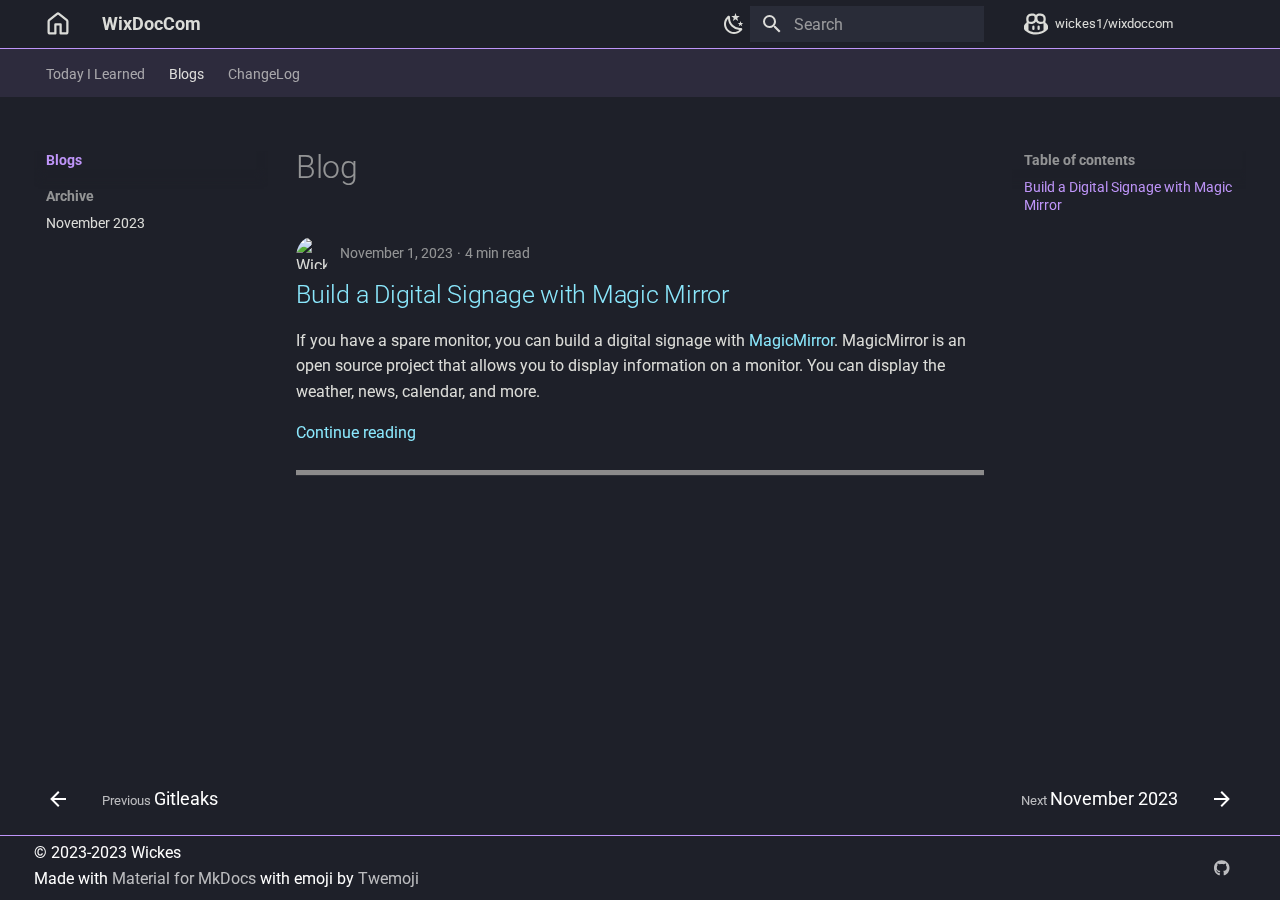
==== commit 5da0976e: "Deployed f651a34 with MkDocs version: 1.5.3" ====
--- a/blog/index.html
+++ b/blog/index.html
@@ -1,4 +1,4 @@
-<!doctype html><html lang=en class=no-js> <head><meta charset=utf-8><meta name=viewport content="width=device-width,initial-scale=1"><meta name=description content="Wickes' little wiki"><meta name=author content=Wickes1><link href=https://wix-doc.com/blog/ rel=canonical><link href=../til/gitleaks/ rel=prev><link href=archive/2023/11/ rel=next><link rel=icon href=../assets/favicon.svg><meta name=generator content="mkdocs-1.5.3, mkdocs-material-9.4.7"><title>Blog - WixDocCom</title><link rel=stylesheet href=../assets/stylesheets/main.4b4a2bd9.min.css><link rel=stylesheet href=../assets/stylesheets/palette.356b1318.min.css><script src=../assets/pymdownx-extras/material-extra-theme-TVq-kNRT.js type=text/javascript></script><script src=../assets/pymdownx-extras/material-extra-3rdparty-E-i8w1WA.js type=text/javascript></script><link rel=preconnect href=https://fonts.gstatic.com crossorigin><link rel=stylesheet href="https://fonts.googleapis.com/css?family=Roboto:300,300i,400,400i,700,700i%7CRoboto+Mono:400,400i,700,700i&display=fallback"><style>:root{--md-text-font:"Roboto";--md-code-font:"Roboto Mono"}</style><link rel=stylesheet href=../assets/stylesheets/extra.css><link rel=stylesheet href=../assets/pymdownx-extras/extra-ed665380f8.css><script>__md_scope=new URL("..",location),__md_hash=e=>[...e].reduce((e,_)=>(e<<5)-e+_.charCodeAt(0),0),__md_get=(e,_=localStorage,t=__md_scope)=>JSON.parse(_.getItem(t.pathname+"."+e)),__md_set=(e,_,t=localStorage,a=__md_scope)=>{try{t.setItem(a.pathname+"."+e,JSON.stringify(_))}catch(e){}}</script><script id=__analytics>function __md_analytics(){function n(){dataLayer.push(arguments)}window.dataLayer=window.dataLayer||[],n("js",new Date),n("config","G-ZJ2YJHZ1DX"),document.addEventListener("DOMContentLoaded",function(){document.forms.search&&document.forms.search.query.addEventListener("blur",function(){this.value&&n("event","search",{search_term:this.value})}),document$.subscribe(function(){var a=document.forms.feedback;if(void 0!==a)for(var e of a.querySelectorAll("[type=submit]"))e.addEventListener("click",function(e){e.preventDefault();var t=document.location.pathname,e=this.getAttribute("data-md-value");n("event","feedback",{page:t,data:e}),a.firstElementChild.disabled=!0;e=a.querySelector(".md-feedback__note [data-md-value='"+e+"']");e&&(e.hidden=!1)}),a.hidden=!1}),location$.subscribe(function(e){n("config","G-ZJ2YJHZ1DX",{page_path:e.pathname})})});var e=document.createElement("script");e.async=!0,e.src="https://www.googletagmanager.com/gtag/js?id=G-ZJ2YJHZ1DX",document.getElementById("__analytics").insertAdjacentElement("afterEnd",e)}</script><script>"undefined"!=typeof __md_analytics&&__md_analytics()</script><meta property=og:type content=website><meta property=og:title content="Blog - WixDocCom"><meta property=og:description content="Wickes' little wiki"><meta property=og:image content=https://wix-doc.com/assets/images/social/blog/index.png><meta property=og:image:type content=image/png><meta property=og:image:width content=1200><meta property=og:image:height content=630><meta content=https://wix-doc.com/blog/ property=og:url><meta name=twitter:card content=summary_large_image><meta name=twitter:title content="Blog - WixDocCom"><meta name=twitter:description content="Wickes' little wiki"><meta name=twitter:image content=https://wix-doc.com/assets/images/social/blog/index.png><link href=../assets/stylesheets/glightbox.min.css rel=stylesheet><style>
+<!doctype html><html lang=en class=no-js> <head><meta charset=utf-8><meta name=viewport content="width=device-width,initial-scale=1"><meta name=description content="Wickes' little wiki"><meta name=author content=Wickes1><link href=https://wix-doc.com/blog/ rel=canonical><link href=../til/gitleaks/ rel=prev><link href=archive/2023/11/ rel=next><link rel=icon href=../assets/favicon.svg><meta name=generator content="mkdocs-1.5.3, mkdocs-material-9.4.7"><title>Blog - WixDocCom</title><link rel=stylesheet href=../assets/stylesheets/main.4b4a2bd9.min.css><link rel=stylesheet href=../assets/stylesheets/palette.356b1318.min.css><script src=../assets/pymdownx-extras/material-extra-theme-TVq-kNRT.js type=text/javascript></script><script src=../assets/pymdownx-extras/material-extra-3rdparty-E-i8w1WA.js type=text/javascript></script><link rel=preconnect href=https://fonts.gstatic.com crossorigin><link rel=stylesheet href="https://fonts.googleapis.com/css?family=Roboto:300,300i,400,400i,700,700i%7CRoboto+Mono:400,400i,700,700i&display=fallback"><style>:root{--md-text-font:"Roboto";--md-code-font:"Roboto Mono"}</style><link rel=stylesheet href=../css/timeline.css><link rel=stylesheet href=../assets/stylesheets/extra.css><link rel=stylesheet href=../assets/pymdownx-extras/extra-ed665380f8.css><script>__md_scope=new URL("..",location),__md_hash=e=>[...e].reduce((e,_)=>(e<<5)-e+_.charCodeAt(0),0),__md_get=(e,_=localStorage,t=__md_scope)=>JSON.parse(_.getItem(t.pathname+"."+e)),__md_set=(e,_,t=localStorage,a=__md_scope)=>{try{t.setItem(a.pathname+"."+e,JSON.stringify(_))}catch(e){}}</script><script id=__analytics>function __md_analytics(){function n(){dataLayer.push(arguments)}window.dataLayer=window.dataLayer||[],n("js",new Date),n("config","G-ZJ2YJHZ1DX"),document.addEventListener("DOMContentLoaded",function(){document.forms.search&&document.forms.search.query.addEventListener("blur",function(){this.value&&n("event","search",{search_term:this.value})}),document$.subscribe(function(){var a=document.forms.feedback;if(void 0!==a)for(var e of a.querySelectorAll("[type=submit]"))e.addEventListener("click",function(e){e.preventDefault();var t=document.location.pathname,e=this.getAttribute("data-md-value");n("event","feedback",{page:t,data:e}),a.firstElementChild.disabled=!0;e=a.querySelector(".md-feedback__note [data-md-value='"+e+"']");e&&(e.hidden=!1)}),a.hidden=!1}),location$.subscribe(function(e){n("config","G-ZJ2YJHZ1DX",{page_path:e.pathname})})});var e=document.createElement("script");e.async=!0,e.src="https://www.googletagmanager.com/gtag/js?id=G-ZJ2YJHZ1DX",document.getElementById("__analytics").insertAdjacentElement("afterEnd",e)}</script><script>"undefined"!=typeof __md_analytics&&__md_analytics()</script><meta property=og:type content=website><meta property=og:title content="Blog - WixDocCom"><meta property=og:description content="Wickes' little wiki"><meta property=og:image content=https://wix-doc.com/assets/images/social/blog/index.png><meta property=og:image:type content=image/png><meta property=og:image:width content=1200><meta property=og:image:height content=630><meta content=https://wix-doc.com/blog/ property=og:url><meta name=twitter:card content=summary_large_image><meta name=twitter:title content="Blog - WixDocCom"><meta name=twitter:description content="Wickes' little wiki"><meta name=twitter:image content=https://wix-doc.com/assets/images/social/blog/index.png><link href=../assets/stylesheets/glightbox.min.css rel=stylesheet><style>
         html.glightbox-open { overflow: initial; height: 100%; }
         .gslide-title { margin-top: 0px; user-select: text; }
         .gslide-desc { color: #666; user-select: text; }
@@ -9,4 +9,4 @@
             body[data-md-color-scheme="slate"] .gdesc-inner { background: var(--md-default-bg-color);}
             body[data-md-color-scheme="slate"] .gslide-title { color: var(--md-default-fg-color);}
             body[data-md-color-scheme="slate"] .gslide-desc { color: var(--md-default-fg-color);}
-            </style><script src=../assets/javascripts/glightbox.min.js></script></head> <body dir=ltr data-md-color-scheme=dracula data-md-color-primary=deep-purple data-md-color-accent=deep-purple> <input class=md-toggle data-md-toggle=drawer type=checkbox id=__drawer autocomplete=off> <input class=md-toggle data-md-toggle=search type=checkbox id=__search autocomplete=off> <label class=md-overlay for=__drawer></label> <div data-md-component=skip> <a href=#blog class=md-skip> Skip to content </a> </div> <div data-md-component=announce> </div> <header class=md-header data-md-component=header> <nav class="md-header__inner md-grid" aria-label=header.title> <a href=https://wix-doc.com/ title=WixDocCom class="md-header__button md-logo" aria-label=WixDocCom> <svg xmlns=http://www.w3.org/2000/svg viewbox="0 0 16 16"><path d="M6.906.664a1.749 1.749 0 0 1 2.187 0l5.25 4.2c.415.332.657.835.657 1.367v7.019A1.75 1.75 0 0 1 13.25 15h-3.5a.75.75 0 0 1-.75-.75V9H7v5.25a.75.75 0 0 1-.75.75h-3.5A1.75 1.75 0 0 1 1 13.25V6.23c0-.531.242-1.034.657-1.366l5.25-4.2Zm1.25 1.171a.25.25 0 0 0-.312 0l-5.25 4.2a.25.25 0 0 0-.094.196v7.019c0 .138.112.25.25.25H5.5V8.25a.75.75 0 0 1 .75-.75h3.5a.75.75 0 0 1 .75.75v5.25h2.75a.25.25 0 0 0 .25-.25V6.23a.25.25 0 0 0-.094-.195Z"/></svg> </a> <label class="md-header__button md-icon" for=__drawer> <svg xmlns=http://www.w3.org/2000/svg viewbox="0 0 24 24"><path d="M3 6h18v2H3V6m0 5h18v2H3v-2m0 5h18v2H3v-2Z"/></svg> </label> <div class=md-header__title data-md-component=header-title> <div class=md-header__ellipsis> <div class=md-header__topic> <span class=md-ellipsis> WixDocCom </span> </div> <div class=md-header__topic data-md-component=header-topic> <span class=md-ellipsis> Blog </span> </div> </div> </div> <div class=md-header__options> <div class="md-header-nav__scheme md-header-nav__button md-source__icon md-icon"> <a href=javascript:toggleScheme(); title="Light mode" class=light-mode> <svg xmlns=http://www.w3.org/2000/svg viewbox="0 0 24 24"><path d="M12 7a5 5 0 0 1 5 5 5 5 0 0 1-5 5 5 5 0 0 1-5-5 5 5 0 0 1 5-5m0 2a3 3 0 0 0-3 3 3 3 0 0 0 3 3 3 3 0 0 0 3-3 3 3 0 0 0-3-3m0-7 2.39 3.42C13.65 5.15 12.84 5 12 5c-.84 0-1.65.15-2.39.42L12 2M3.34 7l4.16-.35A7.2 7.2 0 0 0 5.94 8.5c-.44.74-.69 1.5-.83 2.29L3.34 7m.02 10 1.76-3.77a7.131 7.131 0 0 0 2.38 4.14L3.36 17M20.65 7l-1.77 3.79a7.023 7.023 0 0 0-2.38-4.15l4.15.36m-.01 10-4.14.36c.59-.51 1.12-1.14 1.54-1.86.42-.73.69-1.5.83-2.29L20.64 17M12 22l-2.41-3.44c.74.27 1.55.44 2.41.44.82 0 1.63-.17 2.37-.44L12 22Z"/></svg> </a> <a href=javascript:toggleScheme(); title="Dark mode" class=dark-mode> <svg xmlns=http://www.w3.org/2000/svg viewbox="0 0 24 24"><path d="m17.75 4.09-2.53 1.94.91 3.06-2.63-1.81-2.63 1.81.91-3.06-2.53-1.94L12.44 4l1.06-3 1.06 3 3.19.09m3.5 6.91-1.64 1.25.59 1.98-1.7-1.17-1.7 1.17.59-1.98L15.75 11l2.06-.05L18.5 9l.69 1.95 2.06.05m-2.28 4.95c.83-.08 1.72 1.1 1.19 1.85-.32.45-.66.87-1.08 1.27C15.17 23 8.84 23 4.94 19.07c-3.91-3.9-3.91-10.24 0-14.14.4-.4.82-.76 1.27-1.08.75-.53 1.93.36 1.85 1.19-.27 2.86.69 5.83 2.89 8.02a9.96 9.96 0 0 0 8.02 2.89m-1.64 2.02a12.08 12.08 0 0 1-7.8-3.47c-2.17-2.19-3.33-5-3.49-7.82-2.81 3.14-2.7 7.96.31 10.98 3.02 3.01 7.84 3.12 10.98.31Z"/></svg> </a> <a href=javascript:toggleScheme(); title="System preference" class=system-mode> <svg xmlns=http://www.w3.org/2000/svg viewbox="0 0 24 24"><path d="M7.5 2c-1.79 1.15-3 3.18-3 5.5s1.21 4.35 3.03 5.5C4.46 13 2 10.54 2 7.5A5.5 5.5 0 0 1 7.5 2m11.57 1.5 1.43 1.43L4.93 20.5 3.5 19.07 19.07 3.5m-6.18 2.43L11.41 5 9.97 6l.42-1.7L9 3.24l1.75-.12.58-1.65L12 3.1l1.73.03-1.35 1.13.51 1.67m-3.3 3.61-1.16-.73-1.12.78.34-1.32-1.09-.83 1.36-.09.45-1.29.51 1.27 1.36.03-1.05.87.4 1.31M19 13.5a5.5 5.5 0 0 1-5.5 5.5c-1.22 0-2.35-.4-3.26-1.07l7.69-7.69c.67.91 1.07 2.04 1.07 3.26m-4.4 6.58 2.77-1.15-.24 3.35-2.53-2.2m4.33-2.7 1.15-2.77 2.2 2.54-3.35.23m1.15-4.96-1.14-2.78 3.34.24-2.2 2.54M9.63 18.93l2.77 1.15-2.53 2.19-.24-3.34Z"/></svg> </a> <a href=javascript:toggleScheme(); title="Unknown scheme" class=unknown-mode> <svg xmlns=http://www.w3.org/2000/svg viewbox="0 0 24 24"><path d="m15.07 11.25-.9.92C13.45 12.89 13 13.5 13 15h-2v-.5c0-1.11.45-2.11 1.17-2.83l1.24-1.26c.37-.36.59-.86.59-1.41a2 2 0 0 0-2-2 2 2 0 0 0-2 2H8a4 4 0 0 1 4-4 4 4 0 0 1 4 4 3.2 3.2 0 0 1-.93 2.25M13 19h-2v-2h2M12 2A10 10 0 0 0 2 12a10 10 0 0 0 10 10 10 10 0 0 0 10-10c0-5.53-4.5-10-10-10Z"/></svg> </a> </div> </div> <label class="md-header__button md-icon" for=__search> <svg xmlns=http://www.w3.org/2000/svg viewbox="0 0 24 24"><path d="M9.5 3A6.5 6.5 0 0 1 16 9.5c0 1.61-.59 3.09-1.56 4.23l.27.27h.79l5 5-1.5 1.5-5-5v-.79l-.27-.27A6.516 6.516 0 0 1 9.5 16 6.5 6.5 0 0 1 3 9.5 6.5 6.5 0 0 1 9.5 3m0 2C7 5 5 7 5 9.5S7 14 9.5 14 14 12 14 9.5 12 5 9.5 5Z"/></svg> </label> <div class=md-search data-md-component=search role=dialog> <label class=md-search__overlay for=__search></label> <div class=md-search__inner role=search> <form class=md-search__form name=search> <input type=text class=md-search__input name=query aria-label=Search placeholder=Search autocapitalize=off autocorrect=off autocomplete=off spellcheck=false data-md-component=search-query required> <label class="md-search__icon md-icon" for=__search> <svg xmlns=http://www.w3.org/2000/svg viewbox="0 0 24 24"><path d="M9.5 3A6.5 6.5 0 0 1 16 9.5c0 1.61-.59 3.09-1.56 4.23l.27.27h.79l5 5-1.5 1.5-5-5v-.79l-.27-.27A6.516 6.516 0 0 1 9.5 16 6.5 6.5 0 0 1 3 9.5 6.5 6.5 0 0 1 9.5 3m0 2C7 5 5 7 5 9.5S7 14 9.5 14 14 12 14 9.5 12 5 9.5 5Z"/></svg> <svg xmlns=http://www.w3.org/2000/svg viewbox="0 0 24 24"><path d="M20 11v2H8l5.5 5.5-1.42 1.42L4.16 12l7.92-7.92L13.5 5.5 8 11h12Z"/></svg> </label> <nav class=md-search__options aria-label=Search> <a href=javascript:void(0) class="md-search__icon md-icon" title=Share aria-label=Share data-clipboard data-clipboard-text data-md-component=search-share tabindex=-1> <svg xmlns=http://www.w3.org/2000/svg viewbox="0 0 24 24"><path d="M18 16.08c-.76 0-1.44.3-1.96.77L8.91 12.7c.05-.23.09-.46.09-.7 0-.24-.04-.47-.09-.7l7.05-4.11c.54.5 1.25.81 2.04.81a3 3 0 0 0 3-3 3 3 0 0 0-3-3 3 3 0 0 0-3 3c0 .24.04.47.09.7L8.04 9.81C7.5 9.31 6.79 9 6 9a3 3 0 0 0-3 3 3 3 0 0 0 3 3c.79 0 1.5-.31 2.04-.81l7.12 4.15c-.05.21-.08.43-.08.66 0 1.61 1.31 2.91 2.92 2.91 1.61 0 2.92-1.3 2.92-2.91A2.92 2.92 0 0 0 18 16.08Z"/></svg> </a> <button type=reset class="md-search__icon md-icon" title=Clear aria-label=Clear tabindex=-1> <svg xmlns=http://www.w3.org/2000/svg viewbox="0 0 24 24"><path d="M19 6.41 17.59 5 12 10.59 6.41 5 5 6.41 10.59 12 5 17.59 6.41 19 12 13.41 17.59 19 19 17.59 13.41 12 19 6.41Z"/></svg> </button> </nav> <div class=md-search__suggest data-md-component=search-suggest></div> </form> <div class=md-search__output> <div class=md-search__scrollwrap data-md-scrollfix> <div class=md-search-result data-md-component=search-result> <div class=md-search-result__meta> Initializing search </div> <ol class=md-search-result__list role=presentation></ol> </div> </div> </div> </div> </div> <div class=md-header__source> <a href=https://github.com/wickes1/wixdoccom title="Go to repository" class=md-source data-md-component=source> <div class="md-source__icon md-icon"> <svg xmlns=http://www.w3.org/2000/svg viewbox="0 0 16 16"><path d="M7.998 15.035c-4.562 0-7.873-2.914-7.998-3.749V9.338c.085-.628.677-1.686 1.588-2.065.013-.07.024-.143.036-.218.029-.183.06-.384.126-.612-.201-.508-.254-1.084-.254-1.656 0-.87.128-1.769.693-2.484.579-.733 1.494-1.124 2.724-1.261 1.206-.134 2.262.034 2.944.765.05.053.096.108.139.165.044-.057.094-.112.143-.165.682-.731 1.738-.899 2.944-.765 1.23.137 2.145.528 2.724 1.261.566.715.693 1.614.693 2.484 0 .572-.053 1.148-.254 1.656.066.228.098.429.126.612.012.076.024.148.037.218.924.385 1.522 1.471 1.591 2.095v1.872c0 .766-3.351 3.795-8.002 3.795Zm0-1.485c2.28 0 4.584-1.11 5.002-1.433V7.862l-.023-.116c-.49.21-1.075.291-1.727.291-1.146 0-2.059-.327-2.71-.991A3.222 3.222 0 0 1 8 6.303a3.24 3.24 0 0 1-.544.743c-.65.664-1.563.991-2.71.991-.652 0-1.236-.081-1.727-.291l-.023.116v4.255c.419.323 2.722 1.433 5.002 1.433ZM6.762 2.83c-.193-.206-.637-.413-1.682-.297-1.019.113-1.479.404-1.713.7-.247.312-.369.789-.369 1.554 0 .793.129 1.171.308 1.371.162.181.519.379 1.442.379.853 0 1.339-.235 1.638-.54.315-.322.527-.827.617-1.553.117-.935-.037-1.395-.241-1.614Zm4.155-.297c-1.044-.116-1.488.091-1.681.297-.204.219-.359.679-.242 1.614.091.726.303 1.231.618 1.553.299.305.784.54 1.638.54.922 0 1.28-.198 1.442-.379.179-.2.308-.578.308-1.371 0-.765-.123-1.242-.37-1.554-.233-.296-.693-.587-1.713-.7Z"/><path d="M6.25 9.037a.75.75 0 0 1 .75.75v1.501a.75.75 0 0 1-1.5 0V9.787a.75.75 0 0 1 .75-.75Zm4.25.75v1.501a.75.75 0 0 1-1.5 0V9.787a.75.75 0 0 1 1.5 0Z"/></svg> </div> <div class=md-source__repository> wickes1/wixdoccom </div> </a> </div> </nav> </header> <div class=md-container data-md-component=container> <nav class=md-tabs aria-label=Tabs data-md-component=tabs> <div class=md-grid> <ul class=md-tabs__list> <li class=md-tabs__item> <a href=../til/ class=md-tabs__link> Today I Learned </a> </li> <li class="md-tabs__item md-tabs__item--active"> <a href=./ class=md-tabs__link> Blogs </a> </li> </ul> </div> </nav> <main class=md-main data-md-component=main> <div class="md-main__inner md-grid"> <div class="md-sidebar md-sidebar--primary" data-md-component=sidebar data-md-type=navigation> <div class=md-sidebar__scrollwrap> <div class=md-sidebar__inner> <nav class="md-nav md-nav--primary md-nav--lifted" aria-label=Navigation data-md-level=0> <label class=md-nav__title for=__drawer> <a href=.. title=WixDocCom class="md-nav__button md-logo" aria-label=WixDocCom data-md-component=logo> <svg xmlns=http://www.w3.org/2000/svg viewbox="0 0 16 16"><path d="M6.906.664a1.749 1.749 0 0 1 2.187 0l5.25 4.2c.415.332.657.835.657 1.367v7.019A1.75 1.75 0 0 1 13.25 15h-3.5a.75.75 0 0 1-.75-.75V9H7v5.25a.75.75 0 0 1-.75.75h-3.5A1.75 1.75 0 0 1 1 13.25V6.23c0-.531.242-1.034.657-1.366l5.25-4.2Zm1.25 1.171a.25.25 0 0 0-.312 0l-5.25 4.2a.25.25 0 0 0-.094.196v7.019c0 .138.112.25.25.25H5.5V8.25a.75.75 0 0 1 .75-.75h3.5a.75.75 0 0 1 .75.75v5.25h2.75a.25.25 0 0 0 .25-.25V6.23a.25.25 0 0 0-.094-.195Z"/></svg> </a> WixDocCom </label> <div class=md-nav__source> <a href=https://github.com/wickes1/wixdoccom title="Go to repository" class=md-source data-md-component=source> <div class="md-source__icon md-icon"> <svg xmlns=http://www.w3.org/2000/svg viewbox="0 0 16 16"><path d="M7.998 15.035c-4.562 0-7.873-2.914-7.998-3.749V9.338c.085-.628.677-1.686 1.588-2.065.013-.07.024-.143.036-.218.029-.183.06-.384.126-.612-.201-.508-.254-1.084-.254-1.656 0-.87.128-1.769.693-2.484.579-.733 1.494-1.124 2.724-1.261 1.206-.134 2.262.034 2.944.765.05.053.096.108.139.165.044-.057.094-.112.143-.165.682-.731 1.738-.899 2.944-.765 1.23.137 2.145.528 2.724 1.261.566.715.693 1.614.693 2.484 0 .572-.053 1.148-.254 1.656.066.228.098.429.126.612.012.076.024.148.037.218.924.385 1.522 1.471 1.591 2.095v1.872c0 .766-3.351 3.795-8.002 3.795Zm0-1.485c2.28 0 4.584-1.11 5.002-1.433V7.862l-.023-.116c-.49.21-1.075.291-1.727.291-1.146 0-2.059-.327-2.71-.991A3.222 3.222 0 0 1 8 6.303a3.24 3.24 0 0 1-.544.743c-.65.664-1.563.991-2.71.991-.652 0-1.236-.081-1.727-.291l-.023.116v4.255c.419.323 2.722 1.433 5.002 1.433ZM6.762 2.83c-.193-.206-.637-.413-1.682-.297-1.019.113-1.479.404-1.713.7-.247.312-.369.789-.369 1.554 0 .793.129 1.171.308 1.371.162.181.519.379 1.442.379.853 0 1.339-.235 1.638-.54.315-.322.527-.827.617-1.553.117-.935-.037-1.395-.241-1.614Zm4.155-.297c-1.044-.116-1.488.091-1.681.297-.204.219-.359.679-.242 1.614.091.726.303 1.231.618 1.553.299.305.784.54 1.638.54.922 0 1.28-.198 1.442-.379.179-.2.308-.578.308-1.371 0-.765-.123-1.242-.37-1.554-.233-.296-.693-.587-1.713-.7Z"/><path d="M6.25 9.037a.75.75 0 0 1 .75.75v1.501a.75.75 0 0 1-1.5 0V9.787a.75.75 0 0 1 .75-.75Zm4.25.75v1.501a.75.75 0 0 1-1.5 0V9.787a.75.75 0 0 1 1.5 0Z"/></svg> </div> <div class=md-source__repository> wickes1/wixdoccom </div> </a> </div> <ul class=md-nav__list data-md-scrollfix> <li class="md-nav__item md-nav__item--section md-nav__item--nested"> <input class="md-nav__toggle md-toggle " type=checkbox id=__nav_1> <div class="md-nav__link md-nav__container"> <a href=../til/ class="md-nav__link "> <span class=md-ellipsis> Today I Learned </span> </a> <label class="md-nav__link " for=__nav_1 id=__nav_1_label tabindex> <span class="md-nav__icon md-icon"></span> </label> </div> <nav class=md-nav data-md-level=1 aria-labelledby=__nav_1_label aria-expanded=false> <label class=md-nav__title for=__nav_1> <span class="md-nav__icon md-icon"></span> Today I Learned </label> <ul class=md-nav__list data-md-scrollfix> <li class=md-nav__item> <a href=../til/arch-linux/ class=md-nav__link> <span class=md-ellipsis> Arch Linux </span> </a> </li> <li class=md-nav__item> <a href=../til/cloudflare/ class=md-nav__link> <span class=md-ellipsis> Cloudflare </span> </a> </li> <li class=md-nav__item> <a href=../til/docker-compose/ class=md-nav__link> <span class=md-ellipsis> Docker Compose </span> </a> </li> <li class=md-nav__item> <a href=../til/espanso/ class=md-nav__link> <span class=md-ellipsis> Espanso </span> </a> </li> <li class=md-nav__item> <a href=../til/gitleaks/ class=md-nav__link> <span class=md-ellipsis> Gitleaks </span> </a> </li> </ul> </nav> </li> <li class="md-nav__item md-nav__item--active md-nav__item--section md-nav__item--nested"> <input class="md-nav__toggle md-toggle " type=checkbox id=__nav_2 checked> <div class="md-nav__link md-nav__container"> <a href=./ class="md-nav__link md-nav__link--active"> <span class=md-ellipsis> Blogs </span> </a> <label class="md-nav__link md-nav__link--active" for=__nav_2 id=__nav_2_label tabindex> <span class="md-nav__icon md-icon"></span> </label> </div> <nav class=md-nav data-md-level=1 aria-labelledby=__nav_2_label aria-expanded=true> <label class=md-nav__title for=__nav_2> <span class="md-nav__icon md-icon"></span> Blogs </label> <ul class=md-nav__list data-md-scrollfix> <li class="md-nav__item md-nav__item--section md-nav__item--nested"> <input class="md-nav__toggle md-toggle " type=checkbox id=__nav_2_2> <label class=md-nav__link for=__nav_2_2 id=__nav_2_2_label tabindex> <span class=md-ellipsis> Archive </span> <span class="md-nav__icon md-icon"></span> </label> <nav class=md-nav data-md-level=2 aria-labelledby=__nav_2_2_label aria-expanded=false> <label class=md-nav__title for=__nav_2_2> <span class="md-nav__icon md-icon"></span> Archive </label> <ul class=md-nav__list data-md-scrollfix> <li class=md-nav__item> <a href=archive/2023/11/ class=md-nav__link> <span class=md-ellipsis> November 2023 </span> </a> </li> </ul> </nav> </li> </ul> </nav> </li> </ul> </nav> </div> </div> </div> <div class="md-sidebar md-sidebar--secondary" data-md-component=sidebar data-md-type=toc> <div class=md-sidebar__scrollwrap> <div class=md-sidebar__inner> <nav class="md-nav md-nav--secondary" aria-label="Table of contents"> <label class=md-nav__title for=__toc> <span class="md-nav__icon md-icon"></span> Table of contents </label> <ul class=md-nav__list data-md-component=toc data-md-scrollfix> <li class=md-nav__item> <a href=#build-a-digital-signage-with-magic-mirror class=md-nav__link> Build a Digital Signage with Magic Mirror </a> </li> </ul> </nav> </div> </div> </div> <div class=md-content data-md-component=content> <div class=md-content__inner> <header class=md-typeset> <h1 id=blog>Blog<a class=headerlink href=#blog title="Permanent link">&para;</a></h1> </header> <article class="md-post md-post--excerpt"> <header class=md-post__header> <nav class="md-post__authors md-typeset"> <span class=md-author> <img src="https://avatars.githubusercontent.com/u/27881570?v=4" alt=Wickes> </span> </nav> <div class="md-post__meta md-meta"> <ul class=md-meta__list> <li class=md-meta__item> <time datetime="2023-11-01 00:00:00">November 1, 2023</time></li> <li class=md-meta__item> 4 min read </li> </ul> </div> </header> <div class="md-post__content md-typeset"> <h2 id=build-a-digital-signage-with-magic-mirror><a href=2023/11/build-digital-signage-magic-mirror/ class=toclink>Build a Digital Signage with Magic Mirror</a></h2> <p>If you have a spare monitor, you can build a digital signage with <a href=https://github.com/MichMich/MagicMirror rel=noopener target=_blank>MagicMirror</a>. MagicMirror is an open source project that allows you to display information on a monitor. You can display the weather, news, calendar, and more.</p> <nav class=md-post__action> <a href=2023/11/build-digital-signage-magic-mirror/ > Continue reading </a> </nav> <hr class=blog-break> </div> </article> <nav class=md-pagination> </nav> </div> </div> </div> <button type=button class="md-top md-icon" data-md-component=top hidden> <svg xmlns=http://www.w3.org/2000/svg viewbox="0 0 24 24"><path d="M13 20h-2V8l-5.5 5.5-1.42-1.42L12 4.16l7.92 7.92-1.42 1.42L13 8v12Z"/></svg> Back to top </button> </main> <footer class=md-footer> <nav class="md-footer__inner md-grid" aria-label=footer.title> <a href=../til/gitleaks/ class="md-footer__link md-footer__link--prev" rel=prev> <div class="md-footer__button md-icon"> <svg xmlns=http://www.w3.org/2000/svg viewbox="0 0 24 24"><path d="M20 11v2H8l5.5 5.5-1.42 1.42L4.16 12l7.92-7.92L13.5 5.5 8 11h12Z"/></svg> </div> <div class=md-footer__title> <div class=md-ellipsis> <span class=md-footer__direction> Previous </span> Gitleaks </div> </div> </a> <a href=archive/2023/11/ class="md-footer__link md-footer__link--next" rel=next> <div class=md-footer__title> <div class=md-ellipsis> <span class=md-footer__direction> Next </span> November 2023 </div> </div> <div class="md-footer__button md-icon"> <svg xmlns=http://www.w3.org/2000/svg viewbox="0 0 24 24"><path d="M4 11v2h12l-5.5 5.5 1.42 1.42L19.84 12l-7.92-7.92L10.5 5.5 16 11H4Z"/></svg> </div> </a> </nav> <div class="md-footer-meta md-typeset"> <div class="md-footer-meta__inner md-grid"> <div class=md-footer-copyright> <div class=md-footer-copyright__highlight> &copy; 2023-2023 Wickes<br> </div> Made with <a href=https://squidfunk.github.io/mkdocs-material/ target=_blank rel=noopener> Material for MkDocs </a> with emoji by <a href=https://github.com/twitter/twemoji target=_blank rel=noopener> Twemoji </a> </div> <div class=md-social> <a href=https://github.com/wickes1 target=_blank rel=noopener title=github.com class=md-social__link> <svg xmlns=http://www.w3.org/2000/svg viewbox="0 0 496 512"><!-- Font Awesome Free 6.4.2 by @fontawesome - https://fontawesome.com License - https://fontawesome.com/license/free (Icons: CC BY 4.0, Fonts: SIL OFL 1.1, Code: MIT License) Copyright 2023 Fonticons, Inc.--><path d="M165.9 397.4c0 2-2.3 3.6-5.2 3.6-3.3.3-5.6-1.3-5.6-3.6 0-2 2.3-3.6 5.2-3.6 3-.3 5.6 1.3 5.6 3.6zm-31.1-4.5c-.7 2 1.3 4.3 4.3 4.9 2.6 1 5.6 0 6.2-2s-1.3-4.3-4.3-5.2c-2.6-.7-5.5.3-6.2 2.3zm44.2-1.7c-2.9.7-4.9 2.6-4.6 4.9.3 2 2.9 3.3 5.9 2.6 2.9-.7 4.9-2.6 4.6-4.6-.3-1.9-3-3.2-5.9-2.9zM244.8 8C106.1 8 0 113.3 0 252c0 110.9 69.8 205.8 169.5 239.2 12.8 2.3 17.3-5.6 17.3-12.1 0-6.2-.3-40.4-.3-61.4 0 0-70 15-84.7-29.8 0 0-11.4-29.1-27.8-36.6 0 0-22.9-15.7 1.6-15.4 0 0 24.9 2 38.6 25.8 21.9 38.6 58.6 27.5 72.9 20.9 2.3-16 8.8-27.1 16-33.7-55.9-6.2-112.3-14.3-112.3-110.5 0-27.5 7.6-41.3 23.6-58.9-2.6-6.5-11.1-33.3 2.6-67.9 20.9-6.5 69 27 69 27 20-5.6 41.5-8.5 62.8-8.5s42.8 2.9 62.8 8.5c0 0 48.1-33.6 69-27 13.7 34.7 5.2 61.4 2.6 67.9 16 17.7 25.8 31.5 25.8 58.9 0 96.5-58.9 104.2-114.8 110.5 9.2 7.9 17 22.9 17 46.4 0 33.7-.3 75.4-.3 83.6 0 6.5 4.6 14.4 17.3 12.1C428.2 457.8 496 362.9 496 252 496 113.3 383.5 8 244.8 8zM97.2 352.9c-1.3 1-1 3.3.7 5.2 1.6 1.6 3.9 2.3 5.2 1 1.3-1 1-3.3-.7-5.2-1.6-1.6-3.9-2.3-5.2-1zm-10.8-8.1c-.7 1.3.3 2.9 2.3 3.9 1.6 1 3.6.7 4.3-.7.7-1.3-.3-2.9-2.3-3.9-2-.6-3.6-.3-4.3.7zm32.4 35.6c-1.6 1.3-1 4.3 1.3 6.2 2.3 2.3 5.2 2.6 6.5 1 1.3-1.3.7-4.3-1.3-6.2-2.2-2.3-5.2-2.6-6.5-1zm-11.4-14.7c-1.6 1-1.6 3.6 0 5.9 1.6 2.3 4.3 3.3 5.6 2.3 1.6-1.3 1.6-3.9 0-6.2-1.4-2.3-4-3.3-5.6-2z"/></svg> </a> </div> </div> </div> </footer> </div> <div class=md-dialog data-md-component=dialog> <div class="md-dialog__inner md-typeset"></div> </div> <script id=__config type=application/json>{"base": "..", "features": ["search.highlight", "search.suggest", "search.share", "content.code.copy", "content.code.annotate", "toc.follow", "navigation.top", "navigation.tabs", "navigation.prune", "navigation.path", "navigation.indexes", "navigation.footer", "navigation.tracking", "navigation.sections", "navigation.tabs.dropdown"], "search": "../assets/javascripts/workers/search.f886a092.min.js", "translations": {"clipboard.copied": "Copied to clipboard", "clipboard.copy": "Copy to clipboard", "search.result.more.one": "1 more on this page", "search.result.more.other": "# more on this page", "search.result.none": "No matching documents", "search.result.one": "1 matching document", "search.result.other": "# matching documents", "search.result.placeholder": "Type to start searching", "search.result.term.missing": "Missing", "select.version": "Select version"}}</script> <script src=../assets/javascripts/bundle.aecac24b.min.js></script> <script src=..></script> <script src=../assets/pymdownx-extras/extra-loader-q9CWAeV9.js></script> <script>document$.subscribe(() => {const lightbox = GLightbox({"touchNavigation": true, "loop": false, "zoomable": true, "draggable": true, "openEffect": "zoom", "closeEffect": "zoom", "slideEffect": "slide"});})</script></body> </html>+            </style><script src=../assets/javascripts/glightbox.min.js></script></head> <body dir=ltr data-md-color-scheme=dracula data-md-color-primary=deep-purple data-md-color-accent=deep-purple> <input class=md-toggle data-md-toggle=drawer type=checkbox id=__drawer autocomplete=off> <input class=md-toggle data-md-toggle=search type=checkbox id=__search autocomplete=off> <label class=md-overlay for=__drawer></label> <div data-md-component=skip> <a href=#blog class=md-skip> Skip to content </a> </div> <div data-md-component=announce> </div> <header class=md-header data-md-component=header> <nav class="md-header__inner md-grid" aria-label=header.title> <a href=https://wix-doc.com/ title=WixDocCom class="md-header__button md-logo" aria-label=WixDocCom> <svg xmlns=http://www.w3.org/2000/svg viewbox="0 0 16 16"><path d="M6.906.664a1.749 1.749 0 0 1 2.187 0l5.25 4.2c.415.332.657.835.657 1.367v7.019A1.75 1.75 0 0 1 13.25 15h-3.5a.75.75 0 0 1-.75-.75V9H7v5.25a.75.75 0 0 1-.75.75h-3.5A1.75 1.75 0 0 1 1 13.25V6.23c0-.531.242-1.034.657-1.366l5.25-4.2Zm1.25 1.171a.25.25 0 0 0-.312 0l-5.25 4.2a.25.25 0 0 0-.094.196v7.019c0 .138.112.25.25.25H5.5V8.25a.75.75 0 0 1 .75-.75h3.5a.75.75 0 0 1 .75.75v5.25h2.75a.25.25 0 0 0 .25-.25V6.23a.25.25 0 0 0-.094-.195Z"/></svg> </a> <label class="md-header__button md-icon" for=__drawer> <svg xmlns=http://www.w3.org/2000/svg viewbox="0 0 24 24"><path d="M3 6h18v2H3V6m0 5h18v2H3v-2m0 5h18v2H3v-2Z"/></svg> </label> <div class=md-header__title data-md-component=header-title> <div class=md-header__ellipsis> <div class=md-header__topic> <span class=md-ellipsis> WixDocCom </span> </div> <div class=md-header__topic data-md-component=header-topic> <span class=md-ellipsis> Blog </span> </div> </div> </div> <div class=md-header__options> <div class="md-header-nav__scheme md-header-nav__button md-source__icon md-icon"> <a href=javascript:toggleScheme(); title="Light mode" class=light-mode> <svg xmlns=http://www.w3.org/2000/svg viewbox="0 0 24 24"><path d="M12 7a5 5 0 0 1 5 5 5 5 0 0 1-5 5 5 5 0 0 1-5-5 5 5 0 0 1 5-5m0 2a3 3 0 0 0-3 3 3 3 0 0 0 3 3 3 3 0 0 0 3-3 3 3 0 0 0-3-3m0-7 2.39 3.42C13.65 5.15 12.84 5 12 5c-.84 0-1.65.15-2.39.42L12 2M3.34 7l4.16-.35A7.2 7.2 0 0 0 5.94 8.5c-.44.74-.69 1.5-.83 2.29L3.34 7m.02 10 1.76-3.77a7.131 7.131 0 0 0 2.38 4.14L3.36 17M20.65 7l-1.77 3.79a7.023 7.023 0 0 0-2.38-4.15l4.15.36m-.01 10-4.14.36c.59-.51 1.12-1.14 1.54-1.86.42-.73.69-1.5.83-2.29L20.64 17M12 22l-2.41-3.44c.74.27 1.55.44 2.41.44.82 0 1.63-.17 2.37-.44L12 22Z"/></svg> </a> <a href=javascript:toggleScheme(); title="Dark mode" class=dark-mode> <svg xmlns=http://www.w3.org/2000/svg viewbox="0 0 24 24"><path d="m17.75 4.09-2.53 1.94.91 3.06-2.63-1.81-2.63 1.81.91-3.06-2.53-1.94L12.44 4l1.06-3 1.06 3 3.19.09m3.5 6.91-1.64 1.25.59 1.98-1.7-1.17-1.7 1.17.59-1.98L15.75 11l2.06-.05L18.5 9l.69 1.95 2.06.05m-2.28 4.95c.83-.08 1.72 1.1 1.19 1.85-.32.45-.66.87-1.08 1.27C15.17 23 8.84 23 4.94 19.07c-3.91-3.9-3.91-10.24 0-14.14.4-.4.82-.76 1.27-1.08.75-.53 1.93.36 1.85 1.19-.27 2.86.69 5.83 2.89 8.02a9.96 9.96 0 0 0 8.02 2.89m-1.64 2.02a12.08 12.08 0 0 1-7.8-3.47c-2.17-2.19-3.33-5-3.49-7.82-2.81 3.14-2.7 7.96.31 10.98 3.02 3.01 7.84 3.12 10.98.31Z"/></svg> </a> <a href=javascript:toggleScheme(); title="System preference" class=system-mode> <svg xmlns=http://www.w3.org/2000/svg viewbox="0 0 24 24"><path d="M7.5 2c-1.79 1.15-3 3.18-3 5.5s1.21 4.35 3.03 5.5C4.46 13 2 10.54 2 7.5A5.5 5.5 0 0 1 7.5 2m11.57 1.5 1.43 1.43L4.93 20.5 3.5 19.07 19.07 3.5m-6.18 2.43L11.41 5 9.97 6l.42-1.7L9 3.24l1.75-.12.58-1.65L12 3.1l1.73.03-1.35 1.13.51 1.67m-3.3 3.61-1.16-.73-1.12.78.34-1.32-1.09-.83 1.36-.09.45-1.29.51 1.27 1.36.03-1.05.87.4 1.31M19 13.5a5.5 5.5 0 0 1-5.5 5.5c-1.22 0-2.35-.4-3.26-1.07l7.69-7.69c.67.91 1.07 2.04 1.07 3.26m-4.4 6.58 2.77-1.15-.24 3.35-2.53-2.2m4.33-2.7 1.15-2.77 2.2 2.54-3.35.23m1.15-4.96-1.14-2.78 3.34.24-2.2 2.54M9.63 18.93l2.77 1.15-2.53 2.19-.24-3.34Z"/></svg> </a> <a href=javascript:toggleScheme(); title="Unknown scheme" class=unknown-mode> <svg xmlns=http://www.w3.org/2000/svg viewbox="0 0 24 24"><path d="m15.07 11.25-.9.92C13.45 12.89 13 13.5 13 15h-2v-.5c0-1.11.45-2.11 1.17-2.83l1.24-1.26c.37-.36.59-.86.59-1.41a2 2 0 0 0-2-2 2 2 0 0 0-2 2H8a4 4 0 0 1 4-4 4 4 0 0 1 4 4 3.2 3.2 0 0 1-.93 2.25M13 19h-2v-2h2M12 2A10 10 0 0 0 2 12a10 10 0 0 0 10 10 10 10 0 0 0 10-10c0-5.53-4.5-10-10-10Z"/></svg> </a> </div> </div> <label class="md-header__button md-icon" for=__search> <svg xmlns=http://www.w3.org/2000/svg viewbox="0 0 24 24"><path d="M9.5 3A6.5 6.5 0 0 1 16 9.5c0 1.61-.59 3.09-1.56 4.23l.27.27h.79l5 5-1.5 1.5-5-5v-.79l-.27-.27A6.516 6.516 0 0 1 9.5 16 6.5 6.5 0 0 1 3 9.5 6.5 6.5 0 0 1 9.5 3m0 2C7 5 5 7 5 9.5S7 14 9.5 14 14 12 14 9.5 12 5 9.5 5Z"/></svg> </label> <div class=md-search data-md-component=search role=dialog> <label class=md-search__overlay for=__search></label> <div class=md-search__inner role=search> <form class=md-search__form name=search> <input type=text class=md-search__input name=query aria-label=Search placeholder=Search autocapitalize=off autocorrect=off autocomplete=off spellcheck=false data-md-component=search-query required> <label class="md-search__icon md-icon" for=__search> <svg xmlns=http://www.w3.org/2000/svg viewbox="0 0 24 24"><path d="M9.5 3A6.5 6.5 0 0 1 16 9.5c0 1.61-.59 3.09-1.56 4.23l.27.27h.79l5 5-1.5 1.5-5-5v-.79l-.27-.27A6.516 6.516 0 0 1 9.5 16 6.5 6.5 0 0 1 3 9.5 6.5 6.5 0 0 1 9.5 3m0 2C7 5 5 7 5 9.5S7 14 9.5 14 14 12 14 9.5 12 5 9.5 5Z"/></svg> <svg xmlns=http://www.w3.org/2000/svg viewbox="0 0 24 24"><path d="M20 11v2H8l5.5 5.5-1.42 1.42L4.16 12l7.92-7.92L13.5 5.5 8 11h12Z"/></svg> </label> <nav class=md-search__options aria-label=Search> <a href=javascript:void(0) class="md-search__icon md-icon" title=Share aria-label=Share data-clipboard data-clipboard-text data-md-component=search-share tabindex=-1> <svg xmlns=http://www.w3.org/2000/svg viewbox="0 0 24 24"><path d="M18 16.08c-.76 0-1.44.3-1.96.77L8.91 12.7c.05-.23.09-.46.09-.7 0-.24-.04-.47-.09-.7l7.05-4.11c.54.5 1.25.81 2.04.81a3 3 0 0 0 3-3 3 3 0 0 0-3-3 3 3 0 0 0-3 3c0 .24.04.47.09.7L8.04 9.81C7.5 9.31 6.79 9 6 9a3 3 0 0 0-3 3 3 3 0 0 0 3 3c.79 0 1.5-.31 2.04-.81l7.12 4.15c-.05.21-.08.43-.08.66 0 1.61 1.31 2.91 2.92 2.91 1.61 0 2.92-1.3 2.92-2.91A2.92 2.92 0 0 0 18 16.08Z"/></svg> </a> <button type=reset class="md-search__icon md-icon" title=Clear aria-label=Clear tabindex=-1> <svg xmlns=http://www.w3.org/2000/svg viewbox="0 0 24 24"><path d="M19 6.41 17.59 5 12 10.59 6.41 5 5 6.41 10.59 12 5 17.59 6.41 19 12 13.41 17.59 19 19 17.59 13.41 12 19 6.41Z"/></svg> </button> </nav> <div class=md-search__suggest data-md-component=search-suggest></div> </form> <div class=md-search__output> <div class=md-search__scrollwrap data-md-scrollfix> <div class=md-search-result data-md-component=search-result> <div class=md-search-result__meta> Initializing search </div> <ol class=md-search-result__list role=presentation></ol> </div> </div> </div> </div> </div> <div class=md-header__source> <a href=https://github.com/wickes1/wixdoccom title="Go to repository" class=md-source data-md-component=source> <div class="md-source__icon md-icon"> <svg xmlns=http://www.w3.org/2000/svg viewbox="0 0 16 16"><path d="M7.998 15.035c-4.562 0-7.873-2.914-7.998-3.749V9.338c.085-.628.677-1.686 1.588-2.065.013-.07.024-.143.036-.218.029-.183.06-.384.126-.612-.201-.508-.254-1.084-.254-1.656 0-.87.128-1.769.693-2.484.579-.733 1.494-1.124 2.724-1.261 1.206-.134 2.262.034 2.944.765.05.053.096.108.139.165.044-.057.094-.112.143-.165.682-.731 1.738-.899 2.944-.765 1.23.137 2.145.528 2.724 1.261.566.715.693 1.614.693 2.484 0 .572-.053 1.148-.254 1.656.066.228.098.429.126.612.012.076.024.148.037.218.924.385 1.522 1.471 1.591 2.095v1.872c0 .766-3.351 3.795-8.002 3.795Zm0-1.485c2.28 0 4.584-1.11 5.002-1.433V7.862l-.023-.116c-.49.21-1.075.291-1.727.291-1.146 0-2.059-.327-2.71-.991A3.222 3.222 0 0 1 8 6.303a3.24 3.24 0 0 1-.544.743c-.65.664-1.563.991-2.71.991-.652 0-1.236-.081-1.727-.291l-.023.116v4.255c.419.323 2.722 1.433 5.002 1.433ZM6.762 2.83c-.193-.206-.637-.413-1.682-.297-1.019.113-1.479.404-1.713.7-.247.312-.369.789-.369 1.554 0 .793.129 1.171.308 1.371.162.181.519.379 1.442.379.853 0 1.339-.235 1.638-.54.315-.322.527-.827.617-1.553.117-.935-.037-1.395-.241-1.614Zm4.155-.297c-1.044-.116-1.488.091-1.681.297-.204.219-.359.679-.242 1.614.091.726.303 1.231.618 1.553.299.305.784.54 1.638.54.922 0 1.28-.198 1.442-.379.179-.2.308-.578.308-1.371 0-.765-.123-1.242-.37-1.554-.233-.296-.693-.587-1.713-.7Z"/><path d="M6.25 9.037a.75.75 0 0 1 .75.75v1.501a.75.75 0 0 1-1.5 0V9.787a.75.75 0 0 1 .75-.75Zm4.25.75v1.501a.75.75 0 0 1-1.5 0V9.787a.75.75 0 0 1 1.5 0Z"/></svg> </div> <div class=md-source__repository> wickes1/wixdoccom </div> </a> </div> </nav> </header> <div class=md-container data-md-component=container> <nav class=md-tabs aria-label=Tabs data-md-component=tabs> <div class=md-grid> <ul class=md-tabs__list> <li class=md-tabs__item> <a href=../til/ class=md-tabs__link> Today I Learned </a> </li> <li class="md-tabs__item md-tabs__item--active"> <a href=./ class=md-tabs__link> Blogs </a> </li> <li class=md-tabs__item> <a href=../changelog/ class=md-tabs__link> ChangeLog </a> </li> </ul> </div> </nav> <main class=md-main data-md-component=main> <div class="md-main__inner md-grid"> <div class="md-sidebar md-sidebar--primary" data-md-component=sidebar data-md-type=navigation> <div class=md-sidebar__scrollwrap> <div class=md-sidebar__inner> <nav class="md-nav md-nav--primary md-nav--lifted" aria-label=Navigation data-md-level=0> <label class=md-nav__title for=__drawer> <a href=.. title=WixDocCom class="md-nav__button md-logo" aria-label=WixDocCom data-md-component=logo> <svg xmlns=http://www.w3.org/2000/svg viewbox="0 0 16 16"><path d="M6.906.664a1.749 1.749 0 0 1 2.187 0l5.25 4.2c.415.332.657.835.657 1.367v7.019A1.75 1.75 0 0 1 13.25 15h-3.5a.75.75 0 0 1-.75-.75V9H7v5.25a.75.75 0 0 1-.75.75h-3.5A1.75 1.75 0 0 1 1 13.25V6.23c0-.531.242-1.034.657-1.366l5.25-4.2Zm1.25 1.171a.25.25 0 0 0-.312 0l-5.25 4.2a.25.25 0 0 0-.094.196v7.019c0 .138.112.25.25.25H5.5V8.25a.75.75 0 0 1 .75-.75h3.5a.75.75 0 0 1 .75.75v5.25h2.75a.25.25 0 0 0 .25-.25V6.23a.25.25 0 0 0-.094-.195Z"/></svg> </a> WixDocCom </label> <div class=md-nav__source> <a href=https://github.com/wickes1/wixdoccom title="Go to repository" class=md-source data-md-component=source> <div class="md-source__icon md-icon"> <svg xmlns=http://www.w3.org/2000/svg viewbox="0 0 16 16"><path d="M7.998 15.035c-4.562 0-7.873-2.914-7.998-3.749V9.338c.085-.628.677-1.686 1.588-2.065.013-.07.024-.143.036-.218.029-.183.06-.384.126-.612-.201-.508-.254-1.084-.254-1.656 0-.87.128-1.769.693-2.484.579-.733 1.494-1.124 2.724-1.261 1.206-.134 2.262.034 2.944.765.05.053.096.108.139.165.044-.057.094-.112.143-.165.682-.731 1.738-.899 2.944-.765 1.23.137 2.145.528 2.724 1.261.566.715.693 1.614.693 2.484 0 .572-.053 1.148-.254 1.656.066.228.098.429.126.612.012.076.024.148.037.218.924.385 1.522 1.471 1.591 2.095v1.872c0 .766-3.351 3.795-8.002 3.795Zm0-1.485c2.28 0 4.584-1.11 5.002-1.433V7.862l-.023-.116c-.49.21-1.075.291-1.727.291-1.146 0-2.059-.327-2.71-.991A3.222 3.222 0 0 1 8 6.303a3.24 3.24 0 0 1-.544.743c-.65.664-1.563.991-2.71.991-.652 0-1.236-.081-1.727-.291l-.023.116v4.255c.419.323 2.722 1.433 5.002 1.433ZM6.762 2.83c-.193-.206-.637-.413-1.682-.297-1.019.113-1.479.404-1.713.7-.247.312-.369.789-.369 1.554 0 .793.129 1.171.308 1.371.162.181.519.379 1.442.379.853 0 1.339-.235 1.638-.54.315-.322.527-.827.617-1.553.117-.935-.037-1.395-.241-1.614Zm4.155-.297c-1.044-.116-1.488.091-1.681.297-.204.219-.359.679-.242 1.614.091.726.303 1.231.618 1.553.299.305.784.54 1.638.54.922 0 1.28-.198 1.442-.379.179-.2.308-.578.308-1.371 0-.765-.123-1.242-.37-1.554-.233-.296-.693-.587-1.713-.7Z"/><path d="M6.25 9.037a.75.75 0 0 1 .75.75v1.501a.75.75 0 0 1-1.5 0V9.787a.75.75 0 0 1 .75-.75Zm4.25.75v1.501a.75.75 0 0 1-1.5 0V9.787a.75.75 0 0 1 1.5 0Z"/></svg> </div> <div class=md-source__repository> wickes1/wixdoccom </div> </a> </div> <ul class=md-nav__list data-md-scrollfix> <li class="md-nav__item md-nav__item--section md-nav__item--nested"> <input class="md-nav__toggle md-toggle " type=checkbox id=__nav_1> <div class="md-nav__link md-nav__container"> <a href=../til/ class="md-nav__link "> <span class=md-ellipsis> Today I Learned </span> </a> <label class="md-nav__link " for=__nav_1 id=__nav_1_label tabindex> <span class="md-nav__icon md-icon"></span> </label> </div> <nav class=md-nav data-md-level=1 aria-labelledby=__nav_1_label aria-expanded=false> <label class=md-nav__title for=__nav_1> <span class="md-nav__icon md-icon"></span> Today I Learned </label> <ul class=md-nav__list data-md-scrollfix> <li class=md-nav__item> <a href=../til/arch-linux/ class=md-nav__link> <span class=md-ellipsis> Arch Linux </span> </a> </li> <li class=md-nav__item> <a href=../til/cloudflare/ class=md-nav__link> <span class=md-ellipsis> Cloudflare </span> </a> </li> <li class=md-nav__item> <a href=../til/docker-compose/ class=md-nav__link> <span class=md-ellipsis> Docker Compose </span> </a> </li> <li class=md-nav__item> <a href=../til/espanso/ class=md-nav__link> <span class=md-ellipsis> Espanso </span> </a> </li> <li class=md-nav__item> <a href=../til/gitleaks/ class=md-nav__link> <span class=md-ellipsis> Gitleaks </span> </a> </li> </ul> </nav> </li> <li class="md-nav__item md-nav__item--active md-nav__item--section md-nav__item--nested"> <input class="md-nav__toggle md-toggle " type=checkbox id=__nav_2 checked> <div class="md-nav__link md-nav__container"> <a href=./ class="md-nav__link md-nav__link--active"> <span class=md-ellipsis> Blogs </span> </a> <label class="md-nav__link md-nav__link--active" for=__nav_2 id=__nav_2_label tabindex> <span class="md-nav__icon md-icon"></span> </label> </div> <nav class=md-nav data-md-level=1 aria-labelledby=__nav_2_label aria-expanded=true> <label class=md-nav__title for=__nav_2> <span class="md-nav__icon md-icon"></span> Blogs </label> <ul class=md-nav__list data-md-scrollfix> <li class="md-nav__item md-nav__item--section md-nav__item--nested"> <input class="md-nav__toggle md-toggle " type=checkbox id=__nav_2_2> <label class=md-nav__link for=__nav_2_2 id=__nav_2_2_label tabindex> <span class=md-ellipsis> Archive </span> <span class="md-nav__icon md-icon"></span> </label> <nav class=md-nav data-md-level=2 aria-labelledby=__nav_2_2_label aria-expanded=false> <label class=md-nav__title for=__nav_2_2> <span class="md-nav__icon md-icon"></span> Archive </label> <ul class=md-nav__list data-md-scrollfix> <li class=md-nav__item> <a href=archive/2023/11/ class=md-nav__link> <span class=md-ellipsis> November 2023 </span> </a> </li> </ul> </nav> </li> </ul> </nav> </li> <li class=md-nav__item> <a href=../changelog/ class=md-nav__link> <span class=md-ellipsis> ChangeLog </span> </a> </li> </ul> </nav> </div> </div> </div> <div class="md-sidebar md-sidebar--secondary" data-md-component=sidebar data-md-type=toc> <div class=md-sidebar__scrollwrap> <div class=md-sidebar__inner> <nav class="md-nav md-nav--secondary" aria-label="Table of contents"> <label class=md-nav__title for=__toc> <span class="md-nav__icon md-icon"></span> Table of contents </label> <ul class=md-nav__list data-md-component=toc data-md-scrollfix> <li class=md-nav__item> <a href=#build-a-digital-signage-with-magic-mirror class=md-nav__link> Build a Digital Signage with Magic Mirror </a> </li> </ul> </nav> </div> </div> </div> <div class=md-content data-md-component=content> <div class=md-content__inner> <header class=md-typeset> <h1 id=blog>Blog<a class=headerlink href=#blog title="Permanent link">&para;</a></h1> </header> <article class="md-post md-post--excerpt"> <header class=md-post__header> <nav class="md-post__authors md-typeset"> <span class=md-author> <img src="https://avatars.githubusercontent.com/u/27881570?v=4" alt=Wickes> </span> </nav> <div class="md-post__meta md-meta"> <ul class=md-meta__list> <li class=md-meta__item> <time datetime="2023-11-01 00:00:00">November 1, 2023</time></li> <li class=md-meta__item> 4 min read </li> </ul> </div> </header> <div class="md-post__content md-typeset"> <h2 id=build-a-digital-signage-with-magic-mirror><a href=2023/11/build-digital-signage-magic-mirror/ class=toclink>Build a Digital Signage with Magic Mirror</a></h2> <p>If you have a spare monitor, you can build a digital signage with <a href=https://github.com/MichMich/MagicMirror rel=noopener target=_blank>MagicMirror</a>. MagicMirror is an open source project that allows you to display information on a monitor. You can display the weather, news, calendar, and more.</p> <nav class=md-post__action> <a href=2023/11/build-digital-signage-magic-mirror/ > Continue reading </a> </nav> <hr class=blog-break> </div> </article> <nav class=md-pagination> </nav> </div> </div> </div> <button type=button class="md-top md-icon" data-md-component=top hidden> <svg xmlns=http://www.w3.org/2000/svg viewbox="0 0 24 24"><path d="M13 20h-2V8l-5.5 5.5-1.42-1.42L12 4.16l7.92 7.92-1.42 1.42L13 8v12Z"/></svg> Back to top </button> </main> <footer class=md-footer> <nav class="md-footer__inner md-grid" aria-label=footer.title> <a href=../til/gitleaks/ class="md-footer__link md-footer__link--prev" rel=prev> <div class="md-footer__button md-icon"> <svg xmlns=http://www.w3.org/2000/svg viewbox="0 0 24 24"><path d="M20 11v2H8l5.5 5.5-1.42 1.42L4.16 12l7.92-7.92L13.5 5.5 8 11h12Z"/></svg> </div> <div class=md-footer__title> <div class=md-ellipsis> <span class=md-footer__direction> Previous </span> Gitleaks </div> </div> </a> <a href=archive/2023/11/ class="md-footer__link md-footer__link--next" rel=next> <div class=md-footer__title> <div class=md-ellipsis> <span class=md-footer__direction> Next </span> November 2023 </div> </div> <div class="md-footer__button md-icon"> <svg xmlns=http://www.w3.org/2000/svg viewbox="0 0 24 24"><path d="M4 11v2h12l-5.5 5.5 1.42 1.42L19.84 12l-7.92-7.92L10.5 5.5 16 11H4Z"/></svg> </div> </a> </nav> <div class="md-footer-meta md-typeset"> <div class="md-footer-meta__inner md-grid"> <div class=md-footer-copyright> <div class=md-footer-copyright__highlight> &copy; 2023-2023 Wickes<br> </div> Made with <a href=https://squidfunk.github.io/mkdocs-material/ target=_blank rel=noopener> Material for MkDocs </a> with emoji by <a href=https://github.com/twitter/twemoji target=_blank rel=noopener> Twemoji </a> </div> <div class=md-social> <a href=https://github.com/wickes1 target=_blank rel=noopener title=github.com class=md-social__link> <svg xmlns=http://www.w3.org/2000/svg viewbox="0 0 496 512"><!-- Font Awesome Free 6.4.2 by @fontawesome - https://fontawesome.com License - https://fontawesome.com/license/free (Icons: CC BY 4.0, Fonts: SIL OFL 1.1, Code: MIT License) Copyright 2023 Fonticons, Inc.--><path d="M165.9 397.4c0 2-2.3 3.6-5.2 3.6-3.3.3-5.6-1.3-5.6-3.6 0-2 2.3-3.6 5.2-3.6 3-.3 5.6 1.3 5.6 3.6zm-31.1-4.5c-.7 2 1.3 4.3 4.3 4.9 2.6 1 5.6 0 6.2-2s-1.3-4.3-4.3-5.2c-2.6-.7-5.5.3-6.2 2.3zm44.2-1.7c-2.9.7-4.9 2.6-4.6 4.9.3 2 2.9 3.3 5.9 2.6 2.9-.7 4.9-2.6 4.6-4.6-.3-1.9-3-3.2-5.9-2.9zM244.8 8C106.1 8 0 113.3 0 252c0 110.9 69.8 205.8 169.5 239.2 12.8 2.3 17.3-5.6 17.3-12.1 0-6.2-.3-40.4-.3-61.4 0 0-70 15-84.7-29.8 0 0-11.4-29.1-27.8-36.6 0 0-22.9-15.7 1.6-15.4 0 0 24.9 2 38.6 25.8 21.9 38.6 58.6 27.5 72.9 20.9 2.3-16 8.8-27.1 16-33.7-55.9-6.2-112.3-14.3-112.3-110.5 0-27.5 7.6-41.3 23.6-58.9-2.6-6.5-11.1-33.3 2.6-67.9 20.9-6.5 69 27 69 27 20-5.6 41.5-8.5 62.8-8.5s42.8 2.9 62.8 8.5c0 0 48.1-33.6 69-27 13.7 34.7 5.2 61.4 2.6 67.9 16 17.7 25.8 31.5 25.8 58.9 0 96.5-58.9 104.2-114.8 110.5 9.2 7.9 17 22.9 17 46.4 0 33.7-.3 75.4-.3 83.6 0 6.5 4.6 14.4 17.3 12.1C428.2 457.8 496 362.9 496 252 496 113.3 383.5 8 244.8 8zM97.2 352.9c-1.3 1-1 3.3.7 5.2 1.6 1.6 3.9 2.3 5.2 1 1.3-1 1-3.3-.7-5.2-1.6-1.6-3.9-2.3-5.2-1zm-10.8-8.1c-.7 1.3.3 2.9 2.3 3.9 1.6 1 3.6.7 4.3-.7.7-1.3-.3-2.9-2.3-3.9-2-.6-3.6-.3-4.3.7zm32.4 35.6c-1.6 1.3-1 4.3 1.3 6.2 2.3 2.3 5.2 2.6 6.5 1 1.3-1.3.7-4.3-1.3-6.2-2.2-2.3-5.2-2.6-6.5-1zm-11.4-14.7c-1.6 1-1.6 3.6 0 5.9 1.6 2.3 4.3 3.3 5.6 2.3 1.6-1.3 1.6-3.9 0-6.2-1.4-2.3-4-3.3-5.6-2z"/></svg> </a> </div> </div> </div> </footer> </div> <div class=md-dialog data-md-component=dialog> <div class="md-dialog__inner md-typeset"></div> </div> <script id=__config type=application/json>{"base": "..", "features": ["search.highlight", "search.suggest", "search.share", "content.code.copy", "content.code.annotate", "toc.follow", "navigation.top", "navigation.tabs", "navigation.prune", "navigation.path", "navigation.indexes", "navigation.footer", "navigation.tracking", "navigation.sections", "navigation.tabs.dropdown"], "search": "../assets/javascripts/workers/search.f886a092.min.js", "translations": {"clipboard.copied": "Copied to clipboard", "clipboard.copy": "Copy to clipboard", "search.result.more.one": "1 more on this page", "search.result.more.other": "# more on this page", "search.result.none": "No matching documents", "search.result.one": "1 matching document", "search.result.other": "# matching documents", "search.result.placeholder": "Type to start searching", "search.result.term.missing": "Missing", "select.version": "Select version"}}</script> <script src=../assets/javascripts/bundle.aecac24b.min.js></script> <script src=..></script> <script src=../assets/pymdownx-extras/extra-loader-q9CWAeV9.js></script> <script>document$.subscribe(() => {const lightbox = GLightbox({"touchNavigation": true, "loop": false, "zoomable": true, "draggable": true, "openEffect": "zoom", "closeEffect": "zoom", "slideEffect": "slide"});})</script></body> </html>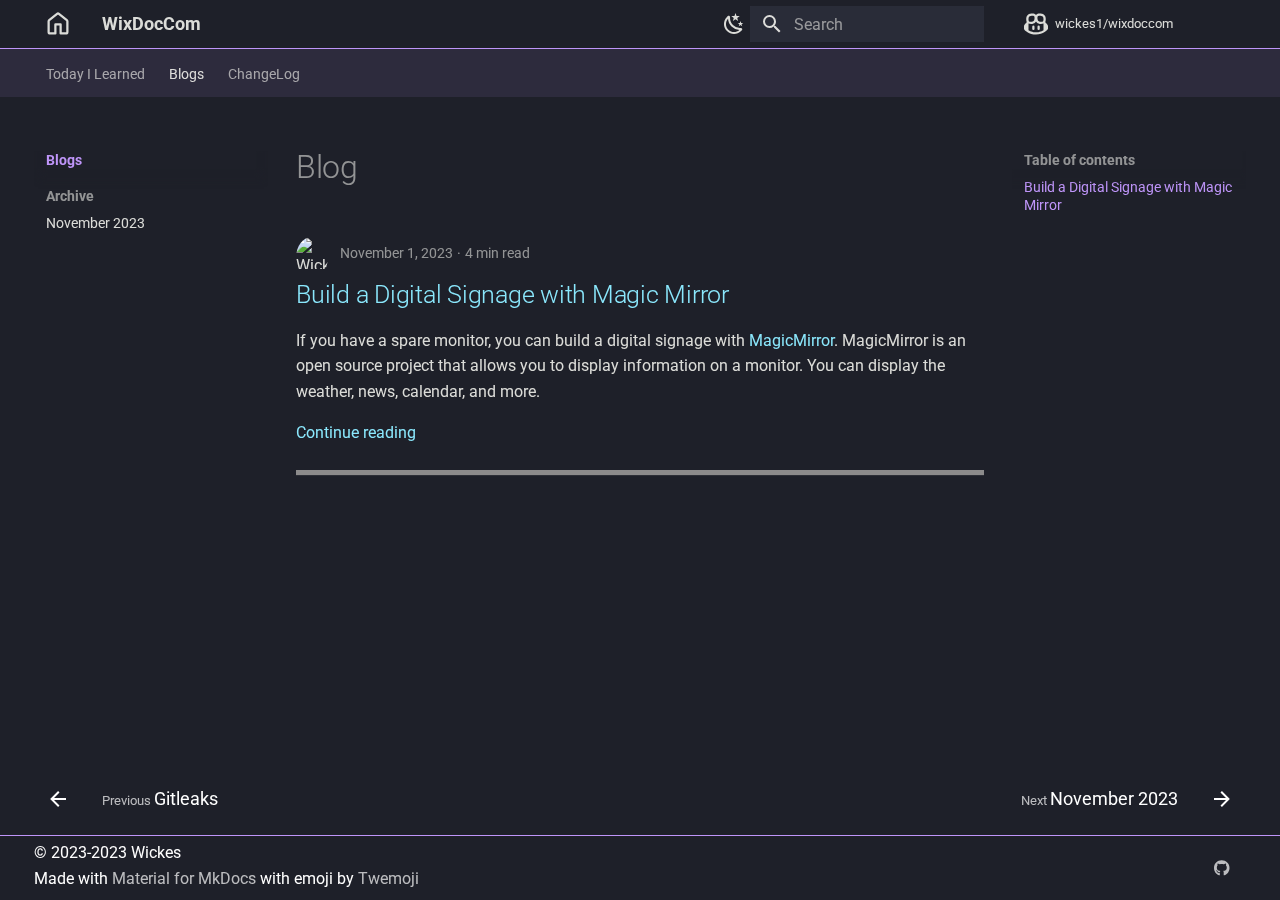
==== commit 1a037e9b: "Deployed efd79d2 with MkDocs version: 1.5.3" ====
--- a/blog/index.html
+++ b/blog/index.html
@@ -9,4 +9,4 @@
             body[data-md-color-scheme="slate"] .gdesc-inner { background: var(--md-default-bg-color);}
             body[data-md-color-scheme="slate"] .gslide-title { color: var(--md-default-fg-color);}
             body[data-md-color-scheme="slate"] .gslide-desc { color: var(--md-default-fg-color);}
-            </style><script src=../assets/javascripts/glightbox.min.js></script></head> <body dir=ltr data-md-color-scheme=dracula data-md-color-primary=deep-purple data-md-color-accent=deep-purple> <input class=md-toggle data-md-toggle=drawer type=checkbox id=__drawer autocomplete=off> <input class=md-toggle data-md-toggle=search type=checkbox id=__search autocomplete=off> <label class=md-overlay for=__drawer></label> <div data-md-component=skip> <a href=#blog class=md-skip> Skip to content </a> </div> <div data-md-component=announce> </div> <header class=md-header data-md-component=header> <nav class="md-header__inner md-grid" aria-label=header.title> <a href=https://wix-doc.com/ title=WixDocCom class="md-header__button md-logo" aria-label=WixDocCom> <svg xmlns=http://www.w3.org/2000/svg viewbox="0 0 16 16"><path d="M6.906.664a1.749 1.749 0 0 1 2.187 0l5.25 4.2c.415.332.657.835.657 1.367v7.019A1.75 1.75 0 0 1 13.25 15h-3.5a.75.75 0 0 1-.75-.75V9H7v5.25a.75.75 0 0 1-.75.75h-3.5A1.75 1.75 0 0 1 1 13.25V6.23c0-.531.242-1.034.657-1.366l5.25-4.2Zm1.25 1.171a.25.25 0 0 0-.312 0l-5.25 4.2a.25.25 0 0 0-.094.196v7.019c0 .138.112.25.25.25H5.5V8.25a.75.75 0 0 1 .75-.75h3.5a.75.75 0 0 1 .75.75v5.25h2.75a.25.25 0 0 0 .25-.25V6.23a.25.25 0 0 0-.094-.195Z"/></svg> </a> <label class="md-header__button md-icon" for=__drawer> <svg xmlns=http://www.w3.org/2000/svg viewbox="0 0 24 24"><path d="M3 6h18v2H3V6m0 5h18v2H3v-2m0 5h18v2H3v-2Z"/></svg> </label> <div class=md-header__title data-md-component=header-title> <div class=md-header__ellipsis> <div class=md-header__topic> <span class=md-ellipsis> WixDocCom </span> </div> <div class=md-header__topic data-md-component=header-topic> <span class=md-ellipsis> Blog </span> </div> </div> </div> <div class=md-header__options> <div class="md-header-nav__scheme md-header-nav__button md-source__icon md-icon"> <a href=javascript:toggleScheme(); title="Light mode" class=light-mode> <svg xmlns=http://www.w3.org/2000/svg viewbox="0 0 24 24"><path d="M12 7a5 5 0 0 1 5 5 5 5 0 0 1-5 5 5 5 0 0 1-5-5 5 5 0 0 1 5-5m0 2a3 3 0 0 0-3 3 3 3 0 0 0 3 3 3 3 0 0 0 3-3 3 3 0 0 0-3-3m0-7 2.39 3.42C13.65 5.15 12.84 5 12 5c-.84 0-1.65.15-2.39.42L12 2M3.34 7l4.16-.35A7.2 7.2 0 0 0 5.94 8.5c-.44.74-.69 1.5-.83 2.29L3.34 7m.02 10 1.76-3.77a7.131 7.131 0 0 0 2.38 4.14L3.36 17M20.65 7l-1.77 3.79a7.023 7.023 0 0 0-2.38-4.15l4.15.36m-.01 10-4.14.36c.59-.51 1.12-1.14 1.54-1.86.42-.73.69-1.5.83-2.29L20.64 17M12 22l-2.41-3.44c.74.27 1.55.44 2.41.44.82 0 1.63-.17 2.37-.44L12 22Z"/></svg> </a> <a href=javascript:toggleScheme(); title="Dark mode" class=dark-mode> <svg xmlns=http://www.w3.org/2000/svg viewbox="0 0 24 24"><path d="m17.75 4.09-2.53 1.94.91 3.06-2.63-1.81-2.63 1.81.91-3.06-2.53-1.94L12.44 4l1.06-3 1.06 3 3.19.09m3.5 6.91-1.64 1.25.59 1.98-1.7-1.17-1.7 1.17.59-1.98L15.75 11l2.06-.05L18.5 9l.69 1.95 2.06.05m-2.28 4.95c.83-.08 1.72 1.1 1.19 1.85-.32.45-.66.87-1.08 1.27C15.17 23 8.84 23 4.94 19.07c-3.91-3.9-3.91-10.24 0-14.14.4-.4.82-.76 1.27-1.08.75-.53 1.93.36 1.85 1.19-.27 2.86.69 5.83 2.89 8.02a9.96 9.96 0 0 0 8.02 2.89m-1.64 2.02a12.08 12.08 0 0 1-7.8-3.47c-2.17-2.19-3.33-5-3.49-7.82-2.81 3.14-2.7 7.96.31 10.98 3.02 3.01 7.84 3.12 10.98.31Z"/></svg> </a> <a href=javascript:toggleScheme(); title="System preference" class=system-mode> <svg xmlns=http://www.w3.org/2000/svg viewbox="0 0 24 24"><path d="M7.5 2c-1.79 1.15-3 3.18-3 5.5s1.21 4.35 3.03 5.5C4.46 13 2 10.54 2 7.5A5.5 5.5 0 0 1 7.5 2m11.57 1.5 1.43 1.43L4.93 20.5 3.5 19.07 19.07 3.5m-6.18 2.43L11.41 5 9.97 6l.42-1.7L9 3.24l1.75-.12.58-1.65L12 3.1l1.73.03-1.35 1.13.51 1.67m-3.3 3.61-1.16-.73-1.12.78.34-1.32-1.09-.83 1.36-.09.45-1.29.51 1.27 1.36.03-1.05.87.4 1.31M19 13.5a5.5 5.5 0 0 1-5.5 5.5c-1.22 0-2.35-.4-3.26-1.07l7.69-7.69c.67.91 1.07 2.04 1.07 3.26m-4.4 6.58 2.77-1.15-.24 3.35-2.53-2.2m4.33-2.7 1.15-2.77 2.2 2.54-3.35.23m1.15-4.96-1.14-2.78 3.34.24-2.2 2.54M9.63 18.93l2.77 1.15-2.53 2.19-.24-3.34Z"/></svg> </a> <a href=javascript:toggleScheme(); title="Unknown scheme" class=unknown-mode> <svg xmlns=http://www.w3.org/2000/svg viewbox="0 0 24 24"><path d="m15.07 11.25-.9.92C13.45 12.89 13 13.5 13 15h-2v-.5c0-1.11.45-2.11 1.17-2.83l1.24-1.26c.37-.36.59-.86.59-1.41a2 2 0 0 0-2-2 2 2 0 0 0-2 2H8a4 4 0 0 1 4-4 4 4 0 0 1 4 4 3.2 3.2 0 0 1-.93 2.25M13 19h-2v-2h2M12 2A10 10 0 0 0 2 12a10 10 0 0 0 10 10 10 10 0 0 0 10-10c0-5.53-4.5-10-10-10Z"/></svg> </a> </div> </div> <label class="md-header__button md-icon" for=__search> <svg xmlns=http://www.w3.org/2000/svg viewbox="0 0 24 24"><path d="M9.5 3A6.5 6.5 0 0 1 16 9.5c0 1.61-.59 3.09-1.56 4.23l.27.27h.79l5 5-1.5 1.5-5-5v-.79l-.27-.27A6.516 6.516 0 0 1 9.5 16 6.5 6.5 0 0 1 3 9.5 6.5 6.5 0 0 1 9.5 3m0 2C7 5 5 7 5 9.5S7 14 9.5 14 14 12 14 9.5 12 5 9.5 5Z"/></svg> </label> <div class=md-search data-md-component=search role=dialog> <label class=md-search__overlay for=__search></label> <div class=md-search__inner role=search> <form class=md-search__form name=search> <input type=text class=md-search__input name=query aria-label=Search placeholder=Search autocapitalize=off autocorrect=off autocomplete=off spellcheck=false data-md-component=search-query required> <label class="md-search__icon md-icon" for=__search> <svg xmlns=http://www.w3.org/2000/svg viewbox="0 0 24 24"><path d="M9.5 3A6.5 6.5 0 0 1 16 9.5c0 1.61-.59 3.09-1.56 4.23l.27.27h.79l5 5-1.5 1.5-5-5v-.79l-.27-.27A6.516 6.516 0 0 1 9.5 16 6.5 6.5 0 0 1 3 9.5 6.5 6.5 0 0 1 9.5 3m0 2C7 5 5 7 5 9.5S7 14 9.5 14 14 12 14 9.5 12 5 9.5 5Z"/></svg> <svg xmlns=http://www.w3.org/2000/svg viewbox="0 0 24 24"><path d="M20 11v2H8l5.5 5.5-1.42 1.42L4.16 12l7.92-7.92L13.5 5.5 8 11h12Z"/></svg> </label> <nav class=md-search__options aria-label=Search> <a href=javascript:void(0) class="md-search__icon md-icon" title=Share aria-label=Share data-clipboard data-clipboard-text data-md-component=search-share tabindex=-1> <svg xmlns=http://www.w3.org/2000/svg viewbox="0 0 24 24"><path d="M18 16.08c-.76 0-1.44.3-1.96.77L8.91 12.7c.05-.23.09-.46.09-.7 0-.24-.04-.47-.09-.7l7.05-4.11c.54.5 1.25.81 2.04.81a3 3 0 0 0 3-3 3 3 0 0 0-3-3 3 3 0 0 0-3 3c0 .24.04.47.09.7L8.04 9.81C7.5 9.31 6.79 9 6 9a3 3 0 0 0-3 3 3 3 0 0 0 3 3c.79 0 1.5-.31 2.04-.81l7.12 4.15c-.05.21-.08.43-.08.66 0 1.61 1.31 2.91 2.92 2.91 1.61 0 2.92-1.3 2.92-2.91A2.92 2.92 0 0 0 18 16.08Z"/></svg> </a> <button type=reset class="md-search__icon md-icon" title=Clear aria-label=Clear tabindex=-1> <svg xmlns=http://www.w3.org/2000/svg viewbox="0 0 24 24"><path d="M19 6.41 17.59 5 12 10.59 6.41 5 5 6.41 10.59 12 5 17.59 6.41 19 12 13.41 17.59 19 19 17.59 13.41 12 19 6.41Z"/></svg> </button> </nav> <div class=md-search__suggest data-md-component=search-suggest></div> </form> <div class=md-search__output> <div class=md-search__scrollwrap data-md-scrollfix> <div class=md-search-result data-md-component=search-result> <div class=md-search-result__meta> Initializing search </div> <ol class=md-search-result__list role=presentation></ol> </div> </div> </div> </div> </div> <div class=md-header__source> <a href=https://github.com/wickes1/wixdoccom title="Go to repository" class=md-source data-md-component=source> <div class="md-source__icon md-icon"> <svg xmlns=http://www.w3.org/2000/svg viewbox="0 0 16 16"><path d="M7.998 15.035c-4.562 0-7.873-2.914-7.998-3.749V9.338c.085-.628.677-1.686 1.588-2.065.013-.07.024-.143.036-.218.029-.183.06-.384.126-.612-.201-.508-.254-1.084-.254-1.656 0-.87.128-1.769.693-2.484.579-.733 1.494-1.124 2.724-1.261 1.206-.134 2.262.034 2.944.765.05.053.096.108.139.165.044-.057.094-.112.143-.165.682-.731 1.738-.899 2.944-.765 1.23.137 2.145.528 2.724 1.261.566.715.693 1.614.693 2.484 0 .572-.053 1.148-.254 1.656.066.228.098.429.126.612.012.076.024.148.037.218.924.385 1.522 1.471 1.591 2.095v1.872c0 .766-3.351 3.795-8.002 3.795Zm0-1.485c2.28 0 4.584-1.11 5.002-1.433V7.862l-.023-.116c-.49.21-1.075.291-1.727.291-1.146 0-2.059-.327-2.71-.991A3.222 3.222 0 0 1 8 6.303a3.24 3.24 0 0 1-.544.743c-.65.664-1.563.991-2.71.991-.652 0-1.236-.081-1.727-.291l-.023.116v4.255c.419.323 2.722 1.433 5.002 1.433ZM6.762 2.83c-.193-.206-.637-.413-1.682-.297-1.019.113-1.479.404-1.713.7-.247.312-.369.789-.369 1.554 0 .793.129 1.171.308 1.371.162.181.519.379 1.442.379.853 0 1.339-.235 1.638-.54.315-.322.527-.827.617-1.553.117-.935-.037-1.395-.241-1.614Zm4.155-.297c-1.044-.116-1.488.091-1.681.297-.204.219-.359.679-.242 1.614.091.726.303 1.231.618 1.553.299.305.784.54 1.638.54.922 0 1.28-.198 1.442-.379.179-.2.308-.578.308-1.371 0-.765-.123-1.242-.37-1.554-.233-.296-.693-.587-1.713-.7Z"/><path d="M6.25 9.037a.75.75 0 0 1 .75.75v1.501a.75.75 0 0 1-1.5 0V9.787a.75.75 0 0 1 .75-.75Zm4.25.75v1.501a.75.75 0 0 1-1.5 0V9.787a.75.75 0 0 1 1.5 0Z"/></svg> </div> <div class=md-source__repository> wickes1/wixdoccom </div> </a> </div> </nav> </header> <div class=md-container data-md-component=container> <nav class=md-tabs aria-label=Tabs data-md-component=tabs> <div class=md-grid> <ul class=md-tabs__list> <li class=md-tabs__item> <a href=../til/ class=md-tabs__link> Today I Learned </a> </li> <li class="md-tabs__item md-tabs__item--active"> <a href=./ class=md-tabs__link> Blogs </a> </li> <li class=md-tabs__item> <a href=../changelog/ class=md-tabs__link> ChangeLog </a> </li> </ul> </div> </nav> <main class=md-main data-md-component=main> <div class="md-main__inner md-grid"> <div class="md-sidebar md-sidebar--primary" data-md-component=sidebar data-md-type=navigation> <div class=md-sidebar__scrollwrap> <div class=md-sidebar__inner> <nav class="md-nav md-nav--primary md-nav--lifted" aria-label=Navigation data-md-level=0> <label class=md-nav__title for=__drawer> <a href=.. title=WixDocCom class="md-nav__button md-logo" aria-label=WixDocCom data-md-component=logo> <svg xmlns=http://www.w3.org/2000/svg viewbox="0 0 16 16"><path d="M6.906.664a1.749 1.749 0 0 1 2.187 0l5.25 4.2c.415.332.657.835.657 1.367v7.019A1.75 1.75 0 0 1 13.25 15h-3.5a.75.75 0 0 1-.75-.75V9H7v5.25a.75.75 0 0 1-.75.75h-3.5A1.75 1.75 0 0 1 1 13.25V6.23c0-.531.242-1.034.657-1.366l5.25-4.2Zm1.25 1.171a.25.25 0 0 0-.312 0l-5.25 4.2a.25.25 0 0 0-.094.196v7.019c0 .138.112.25.25.25H5.5V8.25a.75.75 0 0 1 .75-.75h3.5a.75.75 0 0 1 .75.75v5.25h2.75a.25.25 0 0 0 .25-.25V6.23a.25.25 0 0 0-.094-.195Z"/></svg> </a> WixDocCom </label> <div class=md-nav__source> <a href=https://github.com/wickes1/wixdoccom title="Go to repository" class=md-source data-md-component=source> <div class="md-source__icon md-icon"> <svg xmlns=http://www.w3.org/2000/svg viewbox="0 0 16 16"><path d="M7.998 15.035c-4.562 0-7.873-2.914-7.998-3.749V9.338c.085-.628.677-1.686 1.588-2.065.013-.07.024-.143.036-.218.029-.183.06-.384.126-.612-.201-.508-.254-1.084-.254-1.656 0-.87.128-1.769.693-2.484.579-.733 1.494-1.124 2.724-1.261 1.206-.134 2.262.034 2.944.765.05.053.096.108.139.165.044-.057.094-.112.143-.165.682-.731 1.738-.899 2.944-.765 1.23.137 2.145.528 2.724 1.261.566.715.693 1.614.693 2.484 0 .572-.053 1.148-.254 1.656.066.228.098.429.126.612.012.076.024.148.037.218.924.385 1.522 1.471 1.591 2.095v1.872c0 .766-3.351 3.795-8.002 3.795Zm0-1.485c2.28 0 4.584-1.11 5.002-1.433V7.862l-.023-.116c-.49.21-1.075.291-1.727.291-1.146 0-2.059-.327-2.71-.991A3.222 3.222 0 0 1 8 6.303a3.24 3.24 0 0 1-.544.743c-.65.664-1.563.991-2.71.991-.652 0-1.236-.081-1.727-.291l-.023.116v4.255c.419.323 2.722 1.433 5.002 1.433ZM6.762 2.83c-.193-.206-.637-.413-1.682-.297-1.019.113-1.479.404-1.713.7-.247.312-.369.789-.369 1.554 0 .793.129 1.171.308 1.371.162.181.519.379 1.442.379.853 0 1.339-.235 1.638-.54.315-.322.527-.827.617-1.553.117-.935-.037-1.395-.241-1.614Zm4.155-.297c-1.044-.116-1.488.091-1.681.297-.204.219-.359.679-.242 1.614.091.726.303 1.231.618 1.553.299.305.784.54 1.638.54.922 0 1.28-.198 1.442-.379.179-.2.308-.578.308-1.371 0-.765-.123-1.242-.37-1.554-.233-.296-.693-.587-1.713-.7Z"/><path d="M6.25 9.037a.75.75 0 0 1 .75.75v1.501a.75.75 0 0 1-1.5 0V9.787a.75.75 0 0 1 .75-.75Zm4.25.75v1.501a.75.75 0 0 1-1.5 0V9.787a.75.75 0 0 1 1.5 0Z"/></svg> </div> <div class=md-source__repository> wickes1/wixdoccom </div> </a> </div> <ul class=md-nav__list data-md-scrollfix> <li class="md-nav__item md-nav__item--section md-nav__item--nested"> <input class="md-nav__toggle md-toggle " type=checkbox id=__nav_1> <div class="md-nav__link md-nav__container"> <a href=../til/ class="md-nav__link "> <span class=md-ellipsis> Today I Learned </span> </a> <label class="md-nav__link " for=__nav_1 id=__nav_1_label tabindex> <span class="md-nav__icon md-icon"></span> </label> </div> <nav class=md-nav data-md-level=1 aria-labelledby=__nav_1_label aria-expanded=false> <label class=md-nav__title for=__nav_1> <span class="md-nav__icon md-icon"></span> Today I Learned </label> <ul class=md-nav__list data-md-scrollfix> <li class=md-nav__item> <a href=../til/arch-linux/ class=md-nav__link> <span class=md-ellipsis> Arch Linux </span> </a> </li> <li class=md-nav__item> <a href=../til/cloudflare/ class=md-nav__link> <span class=md-ellipsis> Cloudflare </span> </a> </li> <li class=md-nav__item> <a href=../til/docker-compose/ class=md-nav__link> <span class=md-ellipsis> Docker Compose </span> </a> </li> <li class=md-nav__item> <a href=../til/espanso/ class=md-nav__link> <span class=md-ellipsis> Espanso </span> </a> </li> <li class=md-nav__item> <a href=../til/gitleaks/ class=md-nav__link> <span class=md-ellipsis> Gitleaks </span> </a> </li> </ul> </nav> </li> <li class="md-nav__item md-nav__item--active md-nav__item--section md-nav__item--nested"> <input class="md-nav__toggle md-toggle " type=checkbox id=__nav_2 checked> <div class="md-nav__link md-nav__container"> <a href=./ class="md-nav__link md-nav__link--active"> <span class=md-ellipsis> Blogs </span> </a> <label class="md-nav__link md-nav__link--active" for=__nav_2 id=__nav_2_label tabindex> <span class="md-nav__icon md-icon"></span> </label> </div> <nav class=md-nav data-md-level=1 aria-labelledby=__nav_2_label aria-expanded=true> <label class=md-nav__title for=__nav_2> <span class="md-nav__icon md-icon"></span> Blogs </label> <ul class=md-nav__list data-md-scrollfix> <li class="md-nav__item md-nav__item--section md-nav__item--nested"> <input class="md-nav__toggle md-toggle " type=checkbox id=__nav_2_2> <label class=md-nav__link for=__nav_2_2 id=__nav_2_2_label tabindex> <span class=md-ellipsis> Archive </span> <span class="md-nav__icon md-icon"></span> </label> <nav class=md-nav data-md-level=2 aria-labelledby=__nav_2_2_label aria-expanded=false> <label class=md-nav__title for=__nav_2_2> <span class="md-nav__icon md-icon"></span> Archive </label> <ul class=md-nav__list data-md-scrollfix> <li class=md-nav__item> <a href=archive/2023/11/ class=md-nav__link> <span class=md-ellipsis> November 2023 </span> </a> </li> </ul> </nav> </li> </ul> </nav> </li> <li class=md-nav__item> <a href=../changelog/ class=md-nav__link> <span class=md-ellipsis> ChangeLog </span> </a> </li> </ul> </nav> </div> </div> </div> <div class="md-sidebar md-sidebar--secondary" data-md-component=sidebar data-md-type=toc> <div class=md-sidebar__scrollwrap> <div class=md-sidebar__inner> <nav class="md-nav md-nav--secondary" aria-label="Table of contents"> <label class=md-nav__title for=__toc> <span class="md-nav__icon md-icon"></span> Table of contents </label> <ul class=md-nav__list data-md-component=toc data-md-scrollfix> <li class=md-nav__item> <a href=#build-a-digital-signage-with-magic-mirror class=md-nav__link> Build a Digital Signage with Magic Mirror </a> </li> </ul> </nav> </div> </div> </div> <div class=md-content data-md-component=content> <div class=md-content__inner> <header class=md-typeset> <h1 id=blog>Blog<a class=headerlink href=#blog title="Permanent link">&para;</a></h1> </header> <article class="md-post md-post--excerpt"> <header class=md-post__header> <nav class="md-post__authors md-typeset"> <span class=md-author> <img src="https://avatars.githubusercontent.com/u/27881570?v=4" alt=Wickes> </span> </nav> <div class="md-post__meta md-meta"> <ul class=md-meta__list> <li class=md-meta__item> <time datetime="2023-11-01 00:00:00">November 1, 2023</time></li> <li class=md-meta__item> 4 min read </li> </ul> </div> </header> <div class="md-post__content md-typeset"> <h2 id=build-a-digital-signage-with-magic-mirror><a href=2023/11/build-digital-signage-magic-mirror/ class=toclink>Build a Digital Signage with Magic Mirror</a></h2> <p>If you have a spare monitor, you can build a digital signage with <a href=https://github.com/MichMich/MagicMirror rel=noopener target=_blank>MagicMirror</a>. MagicMirror is an open source project that allows you to display information on a monitor. You can display the weather, news, calendar, and more.</p> <nav class=md-post__action> <a href=2023/11/build-digital-signage-magic-mirror/ > Continue reading </a> </nav> <hr class=blog-break> </div> </article> <nav class=md-pagination> </nav> </div> </div> </div> <button type=button class="md-top md-icon" data-md-component=top hidden> <svg xmlns=http://www.w3.org/2000/svg viewbox="0 0 24 24"><path d="M13 20h-2V8l-5.5 5.5-1.42-1.42L12 4.16l7.92 7.92-1.42 1.42L13 8v12Z"/></svg> Back to top </button> </main> <footer class=md-footer> <nav class="md-footer__inner md-grid" aria-label=footer.title> <a href=../til/gitleaks/ class="md-footer__link md-footer__link--prev" rel=prev> <div class="md-footer__button md-icon"> <svg xmlns=http://www.w3.org/2000/svg viewbox="0 0 24 24"><path d="M20 11v2H8l5.5 5.5-1.42 1.42L4.16 12l7.92-7.92L13.5 5.5 8 11h12Z"/></svg> </div> <div class=md-footer__title> <div class=md-ellipsis> <span class=md-footer__direction> Previous </span> Gitleaks </div> </div> </a> <a href=archive/2023/11/ class="md-footer__link md-footer__link--next" rel=next> <div class=md-footer__title> <div class=md-ellipsis> <span class=md-footer__direction> Next </span> November 2023 </div> </div> <div class="md-footer__button md-icon"> <svg xmlns=http://www.w3.org/2000/svg viewbox="0 0 24 24"><path d="M4 11v2h12l-5.5 5.5 1.42 1.42L19.84 12l-7.92-7.92L10.5 5.5 16 11H4Z"/></svg> </div> </a> </nav> <div class="md-footer-meta md-typeset"> <div class="md-footer-meta__inner md-grid"> <div class=md-footer-copyright> <div class=md-footer-copyright__highlight> &copy; 2023-2023 Wickes<br> </div> Made with <a href=https://squidfunk.github.io/mkdocs-material/ target=_blank rel=noopener> Material for MkDocs </a> with emoji by <a href=https://github.com/twitter/twemoji target=_blank rel=noopener> Twemoji </a> </div> <div class=md-social> <a href=https://github.com/wickes1 target=_blank rel=noopener title=github.com class=md-social__link> <svg xmlns=http://www.w3.org/2000/svg viewbox="0 0 496 512"><!-- Font Awesome Free 6.4.2 by @fontawesome - https://fontawesome.com License - https://fontawesome.com/license/free (Icons: CC BY 4.0, Fonts: SIL OFL 1.1, Code: MIT License) Copyright 2023 Fonticons, Inc.--><path d="M165.9 397.4c0 2-2.3 3.6-5.2 3.6-3.3.3-5.6-1.3-5.6-3.6 0-2 2.3-3.6 5.2-3.6 3-.3 5.6 1.3 5.6 3.6zm-31.1-4.5c-.7 2 1.3 4.3 4.3 4.9 2.6 1 5.6 0 6.2-2s-1.3-4.3-4.3-5.2c-2.6-.7-5.5.3-6.2 2.3zm44.2-1.7c-2.9.7-4.9 2.6-4.6 4.9.3 2 2.9 3.3 5.9 2.6 2.9-.7 4.9-2.6 4.6-4.6-.3-1.9-3-3.2-5.9-2.9zM244.8 8C106.1 8 0 113.3 0 252c0 110.9 69.8 205.8 169.5 239.2 12.8 2.3 17.3-5.6 17.3-12.1 0-6.2-.3-40.4-.3-61.4 0 0-70 15-84.7-29.8 0 0-11.4-29.1-27.8-36.6 0 0-22.9-15.7 1.6-15.4 0 0 24.9 2 38.6 25.8 21.9 38.6 58.6 27.5 72.9 20.9 2.3-16 8.8-27.1 16-33.7-55.9-6.2-112.3-14.3-112.3-110.5 0-27.5 7.6-41.3 23.6-58.9-2.6-6.5-11.1-33.3 2.6-67.9 20.9-6.5 69 27 69 27 20-5.6 41.5-8.5 62.8-8.5s42.8 2.9 62.8 8.5c0 0 48.1-33.6 69-27 13.7 34.7 5.2 61.4 2.6 67.9 16 17.7 25.8 31.5 25.8 58.9 0 96.5-58.9 104.2-114.8 110.5 9.2 7.9 17 22.9 17 46.4 0 33.7-.3 75.4-.3 83.6 0 6.5 4.6 14.4 17.3 12.1C428.2 457.8 496 362.9 496 252 496 113.3 383.5 8 244.8 8zM97.2 352.9c-1.3 1-1 3.3.7 5.2 1.6 1.6 3.9 2.3 5.2 1 1.3-1 1-3.3-.7-5.2-1.6-1.6-3.9-2.3-5.2-1zm-10.8-8.1c-.7 1.3.3 2.9 2.3 3.9 1.6 1 3.6.7 4.3-.7.7-1.3-.3-2.9-2.3-3.9-2-.6-3.6-.3-4.3.7zm32.4 35.6c-1.6 1.3-1 4.3 1.3 6.2 2.3 2.3 5.2 2.6 6.5 1 1.3-1.3.7-4.3-1.3-6.2-2.2-2.3-5.2-2.6-6.5-1zm-11.4-14.7c-1.6 1-1.6 3.6 0 5.9 1.6 2.3 4.3 3.3 5.6 2.3 1.6-1.3 1.6-3.9 0-6.2-1.4-2.3-4-3.3-5.6-2z"/></svg> </a> </div> </div> </div> </footer> </div> <div class=md-dialog data-md-component=dialog> <div class="md-dialog__inner md-typeset"></div> </div> <script id=__config type=application/json>{"base": "..", "features": ["search.highlight", "search.suggest", "search.share", "content.code.copy", "content.code.annotate", "toc.follow", "navigation.top", "navigation.tabs", "navigation.prune", "navigation.path", "navigation.indexes", "navigation.footer", "navigation.tracking", "navigation.sections", "navigation.tabs.dropdown"], "search": "../assets/javascripts/workers/search.f886a092.min.js", "translations": {"clipboard.copied": "Copied to clipboard", "clipboard.copy": "Copy to clipboard", "search.result.more.one": "1 more on this page", "search.result.more.other": "# more on this page", "search.result.none": "No matching documents", "search.result.one": "1 matching document", "search.result.other": "# matching documents", "search.result.placeholder": "Type to start searching", "search.result.term.missing": "Missing", "select.version": "Select version"}}</script> <script src=../assets/javascripts/bundle.aecac24b.min.js></script> <script src=..></script> <script src=../assets/pymdownx-extras/extra-loader-q9CWAeV9.js></script> <script>document$.subscribe(() => {const lightbox = GLightbox({"touchNavigation": true, "loop": false, "zoomable": true, "draggable": true, "openEffect": "zoom", "closeEffect": "zoom", "slideEffect": "slide"});})</script></body> </html>+            </style><script src=../assets/javascripts/glightbox.min.js></script></head> <body dir=ltr data-md-color-scheme=dracula data-md-color-primary=deep-purple data-md-color-accent=deep-purple> <input class=md-toggle data-md-toggle=drawer type=checkbox id=__drawer autocomplete=off> <input class=md-toggle data-md-toggle=search type=checkbox id=__search autocomplete=off> <label class=md-overlay for=__drawer></label> <div data-md-component=skip> <a href=#blog class=md-skip> Skip to content </a> </div> <div data-md-component=announce> </div> <header class=md-header data-md-component=header> <nav class="md-header__inner md-grid" aria-label=header.title> <a href=https://wix-doc.com/ title=WixDocCom class="md-header__button md-logo" aria-label=WixDocCom> <svg xmlns=http://www.w3.org/2000/svg viewbox="0 0 16 16"><path d="M6.906.664a1.749 1.749 0 0 1 2.187 0l5.25 4.2c.415.332.657.835.657 1.367v7.019A1.75 1.75 0 0 1 13.25 15h-3.5a.75.75 0 0 1-.75-.75V9H7v5.25a.75.75 0 0 1-.75.75h-3.5A1.75 1.75 0 0 1 1 13.25V6.23c0-.531.242-1.034.657-1.366l5.25-4.2Zm1.25 1.171a.25.25 0 0 0-.312 0l-5.25 4.2a.25.25 0 0 0-.094.196v7.019c0 .138.112.25.25.25H5.5V8.25a.75.75 0 0 1 .75-.75h3.5a.75.75 0 0 1 .75.75v5.25h2.75a.25.25 0 0 0 .25-.25V6.23a.25.25 0 0 0-.094-.195Z"/></svg> </a> <label class="md-header__button md-icon" for=__drawer> <svg xmlns=http://www.w3.org/2000/svg viewbox="0 0 24 24"><path d="M3 6h18v2H3V6m0 5h18v2H3v-2m0 5h18v2H3v-2Z"/></svg> </label> <div class=md-header__title data-md-component=header-title> <div class=md-header__ellipsis> <div class=md-header__topic> <span class=md-ellipsis> WixDocCom </span> </div> <div class=md-header__topic data-md-component=header-topic> <span class=md-ellipsis> Blog </span> </div> </div> </div> <div class=md-header__options> <div class="md-header-nav__scheme md-header-nav__button md-source__icon md-icon"> <a href=javascript:toggleScheme(); title="Light mode" class=light-mode> <svg xmlns=http://www.w3.org/2000/svg viewbox="0 0 24 24"><path d="M12 7a5 5 0 0 1 5 5 5 5 0 0 1-5 5 5 5 0 0 1-5-5 5 5 0 0 1 5-5m0 2a3 3 0 0 0-3 3 3 3 0 0 0 3 3 3 3 0 0 0 3-3 3 3 0 0 0-3-3m0-7 2.39 3.42C13.65 5.15 12.84 5 12 5c-.84 0-1.65.15-2.39.42L12 2M3.34 7l4.16-.35A7.2 7.2 0 0 0 5.94 8.5c-.44.74-.69 1.5-.83 2.29L3.34 7m.02 10 1.76-3.77a7.131 7.131 0 0 0 2.38 4.14L3.36 17M20.65 7l-1.77 3.79a7.023 7.023 0 0 0-2.38-4.15l4.15.36m-.01 10-4.14.36c.59-.51 1.12-1.14 1.54-1.86.42-.73.69-1.5.83-2.29L20.64 17M12 22l-2.41-3.44c.74.27 1.55.44 2.41.44.82 0 1.63-.17 2.37-.44L12 22Z"/></svg> </a> <a href=javascript:toggleScheme(); title="Dark mode" class=dark-mode> <svg xmlns=http://www.w3.org/2000/svg viewbox="0 0 24 24"><path d="m17.75 4.09-2.53 1.94.91 3.06-2.63-1.81-2.63 1.81.91-3.06-2.53-1.94L12.44 4l1.06-3 1.06 3 3.19.09m3.5 6.91-1.64 1.25.59 1.98-1.7-1.17-1.7 1.17.59-1.98L15.75 11l2.06-.05L18.5 9l.69 1.95 2.06.05m-2.28 4.95c.83-.08 1.72 1.1 1.19 1.85-.32.45-.66.87-1.08 1.27C15.17 23 8.84 23 4.94 19.07c-3.91-3.9-3.91-10.24 0-14.14.4-.4.82-.76 1.27-1.08.75-.53 1.93.36 1.85 1.19-.27 2.86.69 5.83 2.89 8.02a9.96 9.96 0 0 0 8.02 2.89m-1.64 2.02a12.08 12.08 0 0 1-7.8-3.47c-2.17-2.19-3.33-5-3.49-7.82-2.81 3.14-2.7 7.96.31 10.98 3.02 3.01 7.84 3.12 10.98.31Z"/></svg> </a> <a href=javascript:toggleScheme(); title="System preference" class=system-mode> <svg xmlns=http://www.w3.org/2000/svg viewbox="0 0 24 24"><path d="M7.5 2c-1.79 1.15-3 3.18-3 5.5s1.21 4.35 3.03 5.5C4.46 13 2 10.54 2 7.5A5.5 5.5 0 0 1 7.5 2m11.57 1.5 1.43 1.43L4.93 20.5 3.5 19.07 19.07 3.5m-6.18 2.43L11.41 5 9.97 6l.42-1.7L9 3.24l1.75-.12.58-1.65L12 3.1l1.73.03-1.35 1.13.51 1.67m-3.3 3.61-1.16-.73-1.12.78.34-1.32-1.09-.83 1.36-.09.45-1.29.51 1.27 1.36.03-1.05.87.4 1.31M19 13.5a5.5 5.5 0 0 1-5.5 5.5c-1.22 0-2.35-.4-3.26-1.07l7.69-7.69c.67.91 1.07 2.04 1.07 3.26m-4.4 6.58 2.77-1.15-.24 3.35-2.53-2.2m4.33-2.7 1.15-2.77 2.2 2.54-3.35.23m1.15-4.96-1.14-2.78 3.34.24-2.2 2.54M9.63 18.93l2.77 1.15-2.53 2.19-.24-3.34Z"/></svg> </a> <a href=javascript:toggleScheme(); title="Unknown scheme" class=unknown-mode> <svg xmlns=http://www.w3.org/2000/svg viewbox="0 0 24 24"><path d="m15.07 11.25-.9.92C13.45 12.89 13 13.5 13 15h-2v-.5c0-1.11.45-2.11 1.17-2.83l1.24-1.26c.37-.36.59-.86.59-1.41a2 2 0 0 0-2-2 2 2 0 0 0-2 2H8a4 4 0 0 1 4-4 4 4 0 0 1 4 4 3.2 3.2 0 0 1-.93 2.25M13 19h-2v-2h2M12 2A10 10 0 0 0 2 12a10 10 0 0 0 10 10 10 10 0 0 0 10-10c0-5.53-4.5-10-10-10Z"/></svg> </a> </div> </div> <label class="md-header__button md-icon" for=__search> <svg xmlns=http://www.w3.org/2000/svg viewbox="0 0 24 24"><path d="M9.5 3A6.5 6.5 0 0 1 16 9.5c0 1.61-.59 3.09-1.56 4.23l.27.27h.79l5 5-1.5 1.5-5-5v-.79l-.27-.27A6.516 6.516 0 0 1 9.5 16 6.5 6.5 0 0 1 3 9.5 6.5 6.5 0 0 1 9.5 3m0 2C7 5 5 7 5 9.5S7 14 9.5 14 14 12 14 9.5 12 5 9.5 5Z"/></svg> </label> <div class=md-search data-md-component=search role=dialog> <label class=md-search__overlay for=__search></label> <div class=md-search__inner role=search> <form class=md-search__form name=search> <input type=text class=md-search__input name=query aria-label=Search placeholder=Search autocapitalize=off autocorrect=off autocomplete=off spellcheck=false data-md-component=search-query required> <label class="md-search__icon md-icon" for=__search> <svg xmlns=http://www.w3.org/2000/svg viewbox="0 0 24 24"><path d="M9.5 3A6.5 6.5 0 0 1 16 9.5c0 1.61-.59 3.09-1.56 4.23l.27.27h.79l5 5-1.5 1.5-5-5v-.79l-.27-.27A6.516 6.516 0 0 1 9.5 16 6.5 6.5 0 0 1 3 9.5 6.5 6.5 0 0 1 9.5 3m0 2C7 5 5 7 5 9.5S7 14 9.5 14 14 12 14 9.5 12 5 9.5 5Z"/></svg> <svg xmlns=http://www.w3.org/2000/svg viewbox="0 0 24 24"><path d="M20 11v2H8l5.5 5.5-1.42 1.42L4.16 12l7.92-7.92L13.5 5.5 8 11h12Z"/></svg> </label> <nav class=md-search__options aria-label=Search> <a href=javascript:void(0) class="md-search__icon md-icon" title=Share aria-label=Share data-clipboard data-clipboard-text data-md-component=search-share tabindex=-1> <svg xmlns=http://www.w3.org/2000/svg viewbox="0 0 24 24"><path d="M18 16.08c-.76 0-1.44.3-1.96.77L8.91 12.7c.05-.23.09-.46.09-.7 0-.24-.04-.47-.09-.7l7.05-4.11c.54.5 1.25.81 2.04.81a3 3 0 0 0 3-3 3 3 0 0 0-3-3 3 3 0 0 0-3 3c0 .24.04.47.09.7L8.04 9.81C7.5 9.31 6.79 9 6 9a3 3 0 0 0-3 3 3 3 0 0 0 3 3c.79 0 1.5-.31 2.04-.81l7.12 4.15c-.05.21-.08.43-.08.66 0 1.61 1.31 2.91 2.92 2.91 1.61 0 2.92-1.3 2.92-2.91A2.92 2.92 0 0 0 18 16.08Z"/></svg> </a> <button type=reset class="md-search__icon md-icon" title=Clear aria-label=Clear tabindex=-1> <svg xmlns=http://www.w3.org/2000/svg viewbox="0 0 24 24"><path d="M19 6.41 17.59 5 12 10.59 6.41 5 5 6.41 10.59 12 5 17.59 6.41 19 12 13.41 17.59 19 19 17.59 13.41 12 19 6.41Z"/></svg> </button> </nav> <div class=md-search__suggest data-md-component=search-suggest></div> </form> <div class=md-search__output> <div class=md-search__scrollwrap data-md-scrollfix> <div class=md-search-result data-md-component=search-result> <div class=md-search-result__meta> Initializing search </div> <ol class=md-search-result__list role=presentation></ol> </div> </div> </div> </div> </div> <div class=md-header__source> <a href=https://github.com/wickes1/wixdoccom title="Go to repository" class=md-source data-md-component=source> <div class="md-source__icon md-icon"> <svg xmlns=http://www.w3.org/2000/svg viewbox="0 0 16 16"><path d="M7.998 15.035c-4.562 0-7.873-2.914-7.998-3.749V9.338c.085-.628.677-1.686 1.588-2.065.013-.07.024-.143.036-.218.029-.183.06-.384.126-.612-.201-.508-.254-1.084-.254-1.656 0-.87.128-1.769.693-2.484.579-.733 1.494-1.124 2.724-1.261 1.206-.134 2.262.034 2.944.765.05.053.096.108.139.165.044-.057.094-.112.143-.165.682-.731 1.738-.899 2.944-.765 1.23.137 2.145.528 2.724 1.261.566.715.693 1.614.693 2.484 0 .572-.053 1.148-.254 1.656.066.228.098.429.126.612.012.076.024.148.037.218.924.385 1.522 1.471 1.591 2.095v1.872c0 .766-3.351 3.795-8.002 3.795Zm0-1.485c2.28 0 4.584-1.11 5.002-1.433V7.862l-.023-.116c-.49.21-1.075.291-1.727.291-1.146 0-2.059-.327-2.71-.991A3.222 3.222 0 0 1 8 6.303a3.24 3.24 0 0 1-.544.743c-.65.664-1.563.991-2.71.991-.652 0-1.236-.081-1.727-.291l-.023.116v4.255c.419.323 2.722 1.433 5.002 1.433ZM6.762 2.83c-.193-.206-.637-.413-1.682-.297-1.019.113-1.479.404-1.713.7-.247.312-.369.789-.369 1.554 0 .793.129 1.171.308 1.371.162.181.519.379 1.442.379.853 0 1.339-.235 1.638-.54.315-.322.527-.827.617-1.553.117-.935-.037-1.395-.241-1.614Zm4.155-.297c-1.044-.116-1.488.091-1.681.297-.204.219-.359.679-.242 1.614.091.726.303 1.231.618 1.553.299.305.784.54 1.638.54.922 0 1.28-.198 1.442-.379.179-.2.308-.578.308-1.371 0-.765-.123-1.242-.37-1.554-.233-.296-.693-.587-1.713-.7Z"/><path d="M6.25 9.037a.75.75 0 0 1 .75.75v1.501a.75.75 0 0 1-1.5 0V9.787a.75.75 0 0 1 .75-.75Zm4.25.75v1.501a.75.75 0 0 1-1.5 0V9.787a.75.75 0 0 1 1.5 0Z"/></svg> </div> <div class=md-source__repository> wickes1/wixdoccom </div> </a> </div> </nav> </header> <div class=md-container data-md-component=container> <nav class=md-tabs aria-label=Tabs data-md-component=tabs> <div class=md-grid> <ul class=md-tabs__list> <li class=md-tabs__item> <a href=../til/ class=md-tabs__link> Today I Learned </a> </li> <li class="md-tabs__item md-tabs__item--active"> <a href=./ class=md-tabs__link> Blogs </a> </li> <li class=md-tabs__item> <a href=../changelog/ class=md-tabs__link> ChangeLog </a> </li> </ul> </div> </nav> <main class=md-main data-md-component=main> <div class="md-main__inner md-grid"> <div class="md-sidebar md-sidebar--primary" data-md-component=sidebar data-md-type=navigation> <div class=md-sidebar__scrollwrap> <div class=md-sidebar__inner> <nav class="md-nav md-nav--primary md-nav--lifted" aria-label=Navigation data-md-level=0> <label class=md-nav__title for=__drawer> <a href=.. title=WixDocCom class="md-nav__button md-logo" aria-label=WixDocCom data-md-component=logo> <svg xmlns=http://www.w3.org/2000/svg viewbox="0 0 16 16"><path d="M6.906.664a1.749 1.749 0 0 1 2.187 0l5.25 4.2c.415.332.657.835.657 1.367v7.019A1.75 1.75 0 0 1 13.25 15h-3.5a.75.75 0 0 1-.75-.75V9H7v5.25a.75.75 0 0 1-.75.75h-3.5A1.75 1.75 0 0 1 1 13.25V6.23c0-.531.242-1.034.657-1.366l5.25-4.2Zm1.25 1.171a.25.25 0 0 0-.312 0l-5.25 4.2a.25.25 0 0 0-.094.196v7.019c0 .138.112.25.25.25H5.5V8.25a.75.75 0 0 1 .75-.75h3.5a.75.75 0 0 1 .75.75v5.25h2.75a.25.25 0 0 0 .25-.25V6.23a.25.25 0 0 0-.094-.195Z"/></svg> </a> WixDocCom </label> <div class=md-nav__source> <a href=https://github.com/wickes1/wixdoccom title="Go to repository" class=md-source data-md-component=source> <div class="md-source__icon md-icon"> <svg xmlns=http://www.w3.org/2000/svg viewbox="0 0 16 16"><path d="M7.998 15.035c-4.562 0-7.873-2.914-7.998-3.749V9.338c.085-.628.677-1.686 1.588-2.065.013-.07.024-.143.036-.218.029-.183.06-.384.126-.612-.201-.508-.254-1.084-.254-1.656 0-.87.128-1.769.693-2.484.579-.733 1.494-1.124 2.724-1.261 1.206-.134 2.262.034 2.944.765.05.053.096.108.139.165.044-.057.094-.112.143-.165.682-.731 1.738-.899 2.944-.765 1.23.137 2.145.528 2.724 1.261.566.715.693 1.614.693 2.484 0 .572-.053 1.148-.254 1.656.066.228.098.429.126.612.012.076.024.148.037.218.924.385 1.522 1.471 1.591 2.095v1.872c0 .766-3.351 3.795-8.002 3.795Zm0-1.485c2.28 0 4.584-1.11 5.002-1.433V7.862l-.023-.116c-.49.21-1.075.291-1.727.291-1.146 0-2.059-.327-2.71-.991A3.222 3.222 0 0 1 8 6.303a3.24 3.24 0 0 1-.544.743c-.65.664-1.563.991-2.71.991-.652 0-1.236-.081-1.727-.291l-.023.116v4.255c.419.323 2.722 1.433 5.002 1.433ZM6.762 2.83c-.193-.206-.637-.413-1.682-.297-1.019.113-1.479.404-1.713.7-.247.312-.369.789-.369 1.554 0 .793.129 1.171.308 1.371.162.181.519.379 1.442.379.853 0 1.339-.235 1.638-.54.315-.322.527-.827.617-1.553.117-.935-.037-1.395-.241-1.614Zm4.155-.297c-1.044-.116-1.488.091-1.681.297-.204.219-.359.679-.242 1.614.091.726.303 1.231.618 1.553.299.305.784.54 1.638.54.922 0 1.28-.198 1.442-.379.179-.2.308-.578.308-1.371 0-.765-.123-1.242-.37-1.554-.233-.296-.693-.587-1.713-.7Z"/><path d="M6.25 9.037a.75.75 0 0 1 .75.75v1.501a.75.75 0 0 1-1.5 0V9.787a.75.75 0 0 1 .75-.75Zm4.25.75v1.501a.75.75 0 0 1-1.5 0V9.787a.75.75 0 0 1 1.5 0Z"/></svg> </div> <div class=md-source__repository> wickes1/wixdoccom </div> </a> </div> <ul class=md-nav__list data-md-scrollfix> <li class="md-nav__item md-nav__item--section md-nav__item--nested"> <input class="md-nav__toggle md-toggle " type=checkbox id=__nav_1> <div class="md-nav__link md-nav__container"> <a href=../til/ class="md-nav__link "> <span class=md-ellipsis> Today I Learned </span> </a> <label class="md-nav__link " for=__nav_1 id=__nav_1_label tabindex> <span class="md-nav__icon md-icon"></span> </label> </div> <nav class=md-nav data-md-level=1 aria-labelledby=__nav_1_label aria-expanded=false> <label class=md-nav__title for=__nav_1> <span class="md-nav__icon md-icon"></span> Today I Learned </label> <ul class=md-nav__list data-md-scrollfix> <li class=md-nav__item> <a href=../til/arch-linux/ class=md-nav__link> <span class=md-ellipsis> Arch Linux </span> </a> </li> <li class=md-nav__item> <a href=../til/cli/ class=md-nav__link> <span class=md-ellipsis> CLI </span> </a> </li> <li class=md-nav__item> <a href=../til/cloudflare/ class=md-nav__link> <span class=md-ellipsis> Cloudflare </span> </a> </li> <li class=md-nav__item> <a href=../til/docker-compose/ class=md-nav__link> <span class=md-ellipsis> Docker Compose </span> </a> </li> <li class=md-nav__item> <a href=../til/espanso/ class=md-nav__link> <span class=md-ellipsis> Espanso </span> </a> </li> <li class=md-nav__item> <a href=../til/gitleaks/ class=md-nav__link> <span class=md-ellipsis> Gitleaks </span> </a> </li> </ul> </nav> </li> <li class="md-nav__item md-nav__item--active md-nav__item--section md-nav__item--nested"> <input class="md-nav__toggle md-toggle " type=checkbox id=__nav_2 checked> <div class="md-nav__link md-nav__container"> <a href=./ class="md-nav__link md-nav__link--active"> <span class=md-ellipsis> Blogs </span> </a> <label class="md-nav__link md-nav__link--active" for=__nav_2 id=__nav_2_label tabindex> <span class="md-nav__icon md-icon"></span> </label> </div> <nav class=md-nav data-md-level=1 aria-labelledby=__nav_2_label aria-expanded=true> <label class=md-nav__title for=__nav_2> <span class="md-nav__icon md-icon"></span> Blogs </label> <ul class=md-nav__list data-md-scrollfix> <li class="md-nav__item md-nav__item--section md-nav__item--nested"> <input class="md-nav__toggle md-toggle " type=checkbox id=__nav_2_2> <label class=md-nav__link for=__nav_2_2 id=__nav_2_2_label tabindex> <span class=md-ellipsis> Archive </span> <span class="md-nav__icon md-icon"></span> </label> <nav class=md-nav data-md-level=2 aria-labelledby=__nav_2_2_label aria-expanded=false> <label class=md-nav__title for=__nav_2_2> <span class="md-nav__icon md-icon"></span> Archive </label> <ul class=md-nav__list data-md-scrollfix> <li class=md-nav__item> <a href=archive/2023/11/ class=md-nav__link> <span class=md-ellipsis> November 2023 </span> </a> </li> </ul> </nav> </li> </ul> </nav> </li> <li class=md-nav__item> <a href=../changelog/ class=md-nav__link> <span class=md-ellipsis> ChangeLog </span> </a> </li> </ul> </nav> </div> </div> </div> <div class="md-sidebar md-sidebar--secondary" data-md-component=sidebar data-md-type=toc> <div class=md-sidebar__scrollwrap> <div class=md-sidebar__inner> <nav class="md-nav md-nav--secondary" aria-label="Table of contents"> <label class=md-nav__title for=__toc> <span class="md-nav__icon md-icon"></span> Table of contents </label> <ul class=md-nav__list data-md-component=toc data-md-scrollfix> <li class=md-nav__item> <a href=#build-a-digital-signage-with-magic-mirror class=md-nav__link> Build a Digital Signage with Magic Mirror </a> </li> </ul> </nav> </div> </div> </div> <div class=md-content data-md-component=content> <div class=md-content__inner> <header class=md-typeset> <h1 id=blog>Blog<a class=headerlink href=#blog title="Permanent link">&para;</a></h1> </header> <article class="md-post md-post--excerpt"> <header class=md-post__header> <nav class="md-post__authors md-typeset"> <span class=md-author> <img src="https://avatars.githubusercontent.com/u/27881570?v=4" alt=Wickes> </span> </nav> <div class="md-post__meta md-meta"> <ul class=md-meta__list> <li class=md-meta__item> <time datetime="2023-11-01 00:00:00">November 1, 2023</time></li> <li class=md-meta__item> 4 min read </li> </ul> </div> </header> <div class="md-post__content md-typeset"> <h2 id=build-a-digital-signage-with-magic-mirror><a href=2023/11/build-digital-signage-magic-mirror/ class=toclink>Build a Digital Signage with Magic Mirror</a></h2> <p>If you have a spare monitor, you can build a digital signage with <a href=https://github.com/MichMich/MagicMirror rel=noopener target=_blank>MagicMirror</a>. MagicMirror is an open source project that allows you to display information on a monitor. You can display the weather, news, calendar, and more.</p> <nav class=md-post__action> <a href=2023/11/build-digital-signage-magic-mirror/ > Continue reading </a> </nav> <hr class=blog-break> </div> </article> <nav class=md-pagination> </nav> </div> </div> </div> <button type=button class="md-top md-icon" data-md-component=top hidden> <svg xmlns=http://www.w3.org/2000/svg viewbox="0 0 24 24"><path d="M13 20h-2V8l-5.5 5.5-1.42-1.42L12 4.16l7.92 7.92-1.42 1.42L13 8v12Z"/></svg> Back to top </button> </main> <footer class=md-footer> <nav class="md-footer__inner md-grid" aria-label=footer.title> <a href=../til/gitleaks/ class="md-footer__link md-footer__link--prev" rel=prev> <div class="md-footer__button md-icon"> <svg xmlns=http://www.w3.org/2000/svg viewbox="0 0 24 24"><path d="M20 11v2H8l5.5 5.5-1.42 1.42L4.16 12l7.92-7.92L13.5 5.5 8 11h12Z"/></svg> </div> <div class=md-footer__title> <div class=md-ellipsis> <span class=md-footer__direction> Previous </span> Gitleaks </div> </div> </a> <a href=archive/2023/11/ class="md-footer__link md-footer__link--next" rel=next> <div class=md-footer__title> <div class=md-ellipsis> <span class=md-footer__direction> Next </span> November 2023 </div> </div> <div class="md-footer__button md-icon"> <svg xmlns=http://www.w3.org/2000/svg viewbox="0 0 24 24"><path d="M4 11v2h12l-5.5 5.5 1.42 1.42L19.84 12l-7.92-7.92L10.5 5.5 16 11H4Z"/></svg> </div> </a> </nav> <div class="md-footer-meta md-typeset"> <div class="md-footer-meta__inner md-grid"> <div class=md-footer-copyright> <div class=md-footer-copyright__highlight> &copy; 2023-2023 Wickes<br> </div> Made with <a href=https://squidfunk.github.io/mkdocs-material/ target=_blank rel=noopener> Material for MkDocs </a> with emoji by <a href=https://github.com/twitter/twemoji target=_blank rel=noopener> Twemoji </a> </div> <div class=md-social> <a href=https://github.com/wickes1 target=_blank rel=noopener title=github.com class=md-social__link> <svg xmlns=http://www.w3.org/2000/svg viewbox="0 0 496 512"><!-- Font Awesome Free 6.4.2 by @fontawesome - https://fontawesome.com License - https://fontawesome.com/license/free (Icons: CC BY 4.0, Fonts: SIL OFL 1.1, Code: MIT License) Copyright 2023 Fonticons, Inc.--><path d="M165.9 397.4c0 2-2.3 3.6-5.2 3.6-3.3.3-5.6-1.3-5.6-3.6 0-2 2.3-3.6 5.2-3.6 3-.3 5.6 1.3 5.6 3.6zm-31.1-4.5c-.7 2 1.3 4.3 4.3 4.9 2.6 1 5.6 0 6.2-2s-1.3-4.3-4.3-5.2c-2.6-.7-5.5.3-6.2 2.3zm44.2-1.7c-2.9.7-4.9 2.6-4.6 4.9.3 2 2.9 3.3 5.9 2.6 2.9-.7 4.9-2.6 4.6-4.6-.3-1.9-3-3.2-5.9-2.9zM244.8 8C106.1 8 0 113.3 0 252c0 110.9 69.8 205.8 169.5 239.2 12.8 2.3 17.3-5.6 17.3-12.1 0-6.2-.3-40.4-.3-61.4 0 0-70 15-84.7-29.8 0 0-11.4-29.1-27.8-36.6 0 0-22.9-15.7 1.6-15.4 0 0 24.9 2 38.6 25.8 21.9 38.6 58.6 27.5 72.9 20.9 2.3-16 8.8-27.1 16-33.7-55.9-6.2-112.3-14.3-112.3-110.5 0-27.5 7.6-41.3 23.6-58.9-2.6-6.5-11.1-33.3 2.6-67.9 20.9-6.5 69 27 69 27 20-5.6 41.5-8.5 62.8-8.5s42.8 2.9 62.8 8.5c0 0 48.1-33.6 69-27 13.7 34.7 5.2 61.4 2.6 67.9 16 17.7 25.8 31.5 25.8 58.9 0 96.5-58.9 104.2-114.8 110.5 9.2 7.9 17 22.9 17 46.4 0 33.7-.3 75.4-.3 83.6 0 6.5 4.6 14.4 17.3 12.1C428.2 457.8 496 362.9 496 252 496 113.3 383.5 8 244.8 8zM97.2 352.9c-1.3 1-1 3.3.7 5.2 1.6 1.6 3.9 2.3 5.2 1 1.3-1 1-3.3-.7-5.2-1.6-1.6-3.9-2.3-5.2-1zm-10.8-8.1c-.7 1.3.3 2.9 2.3 3.9 1.6 1 3.6.7 4.3-.7.7-1.3-.3-2.9-2.3-3.9-2-.6-3.6-.3-4.3.7zm32.4 35.6c-1.6 1.3-1 4.3 1.3 6.2 2.3 2.3 5.2 2.6 6.5 1 1.3-1.3.7-4.3-1.3-6.2-2.2-2.3-5.2-2.6-6.5-1zm-11.4-14.7c-1.6 1-1.6 3.6 0 5.9 1.6 2.3 4.3 3.3 5.6 2.3 1.6-1.3 1.6-3.9 0-6.2-1.4-2.3-4-3.3-5.6-2z"/></svg> </a> </div> </div> </div> </footer> </div> <div class=md-dialog data-md-component=dialog> <div class="md-dialog__inner md-typeset"></div> </div> <script id=__config type=application/json>{"base": "..", "features": ["search.highlight", "search.suggest", "search.share", "content.code.copy", "content.code.annotate", "toc.follow", "navigation.top", "navigation.tabs", "navigation.prune", "navigation.path", "navigation.indexes", "navigation.footer", "navigation.tracking", "navigation.sections", "navigation.tabs.dropdown"], "search": "../assets/javascripts/workers/search.f886a092.min.js", "translations": {"clipboard.copied": "Copied to clipboard", "clipboard.copy": "Copy to clipboard", "search.result.more.one": "1 more on this page", "search.result.more.other": "# more on this page", "search.result.none": "No matching documents", "search.result.one": "1 matching document", "search.result.other": "# matching documents", "search.result.placeholder": "Type to start searching", "search.result.term.missing": "Missing", "select.version": "Select version"}}</script> <script src=../assets/javascripts/bundle.aecac24b.min.js></script> <script src=..></script> <script src=../assets/pymdownx-extras/extra-loader-q9CWAeV9.js></script> <script>document$.subscribe(() => {const lightbox = GLightbox({"touchNavigation": true, "loop": false, "zoomable": true, "draggable": true, "openEffect": "zoom", "closeEffect": "zoom", "slideEffect": "slide"});})</script></body> </html>